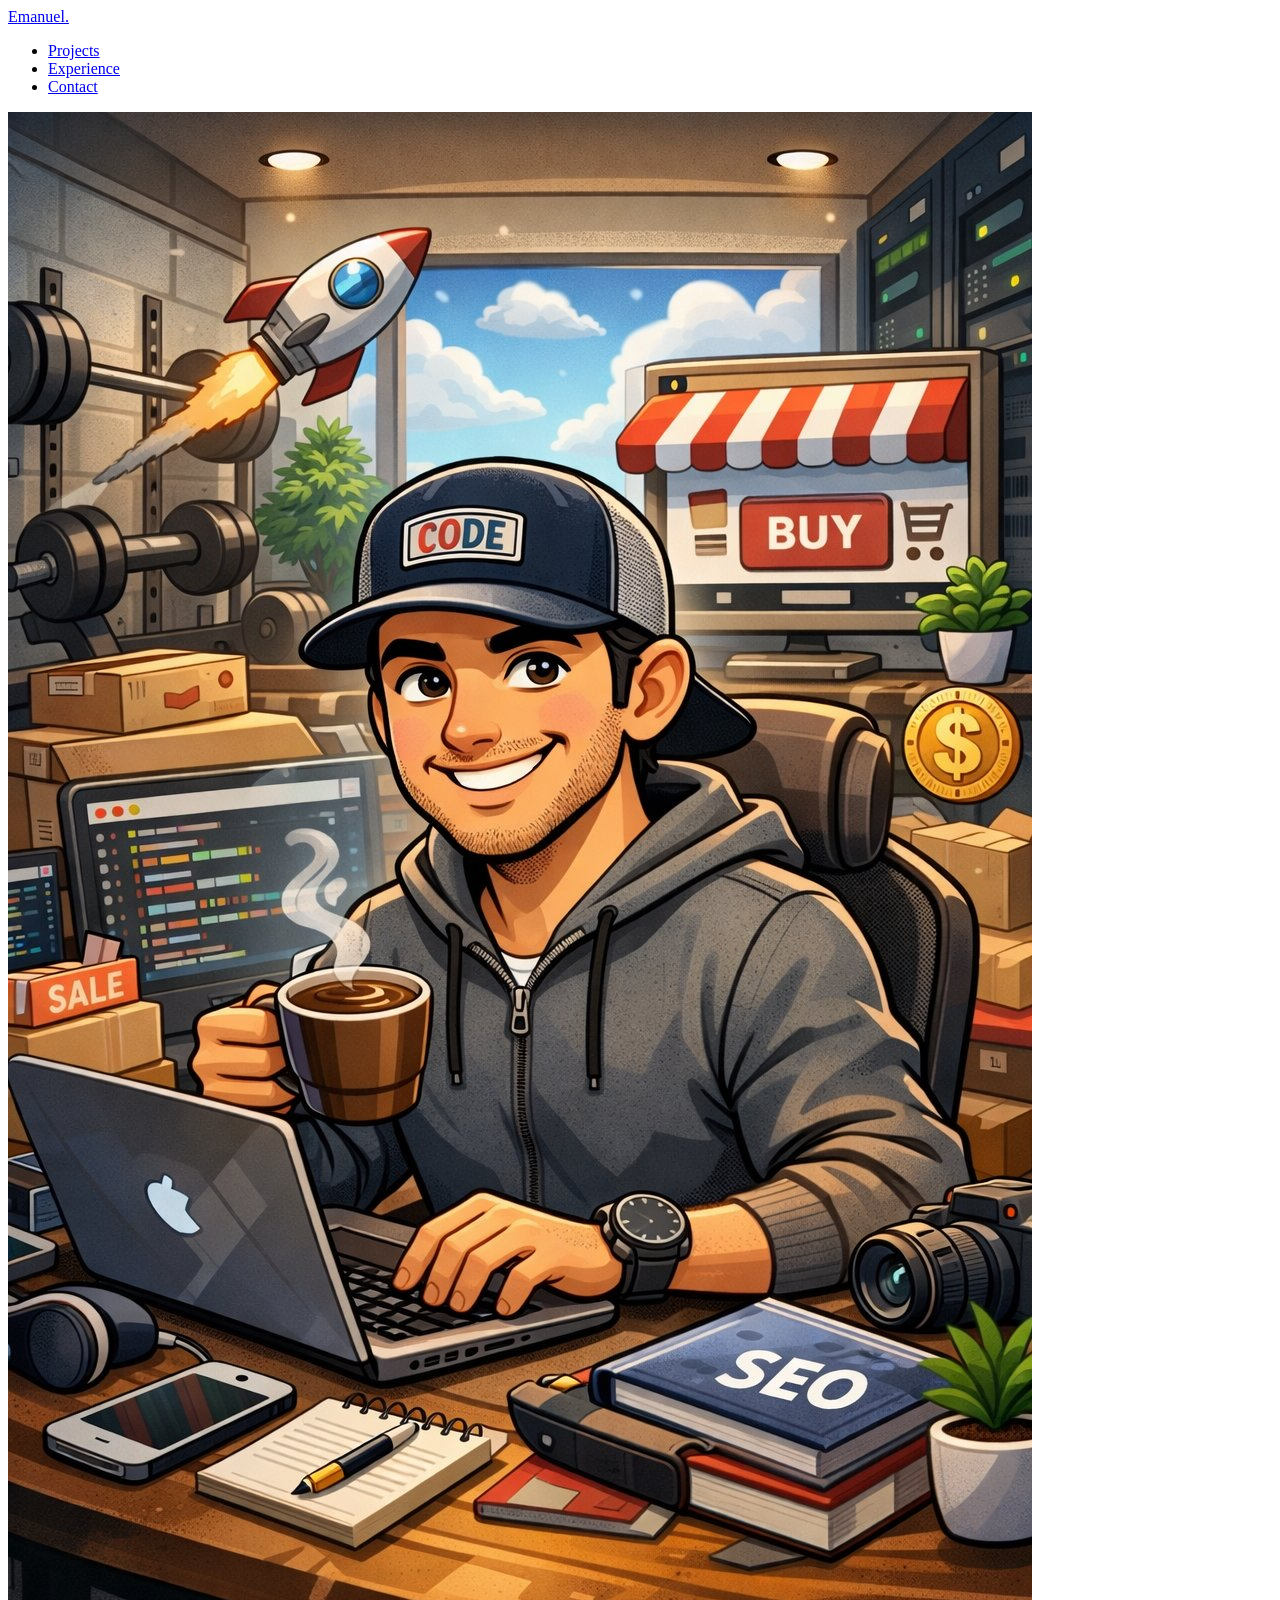
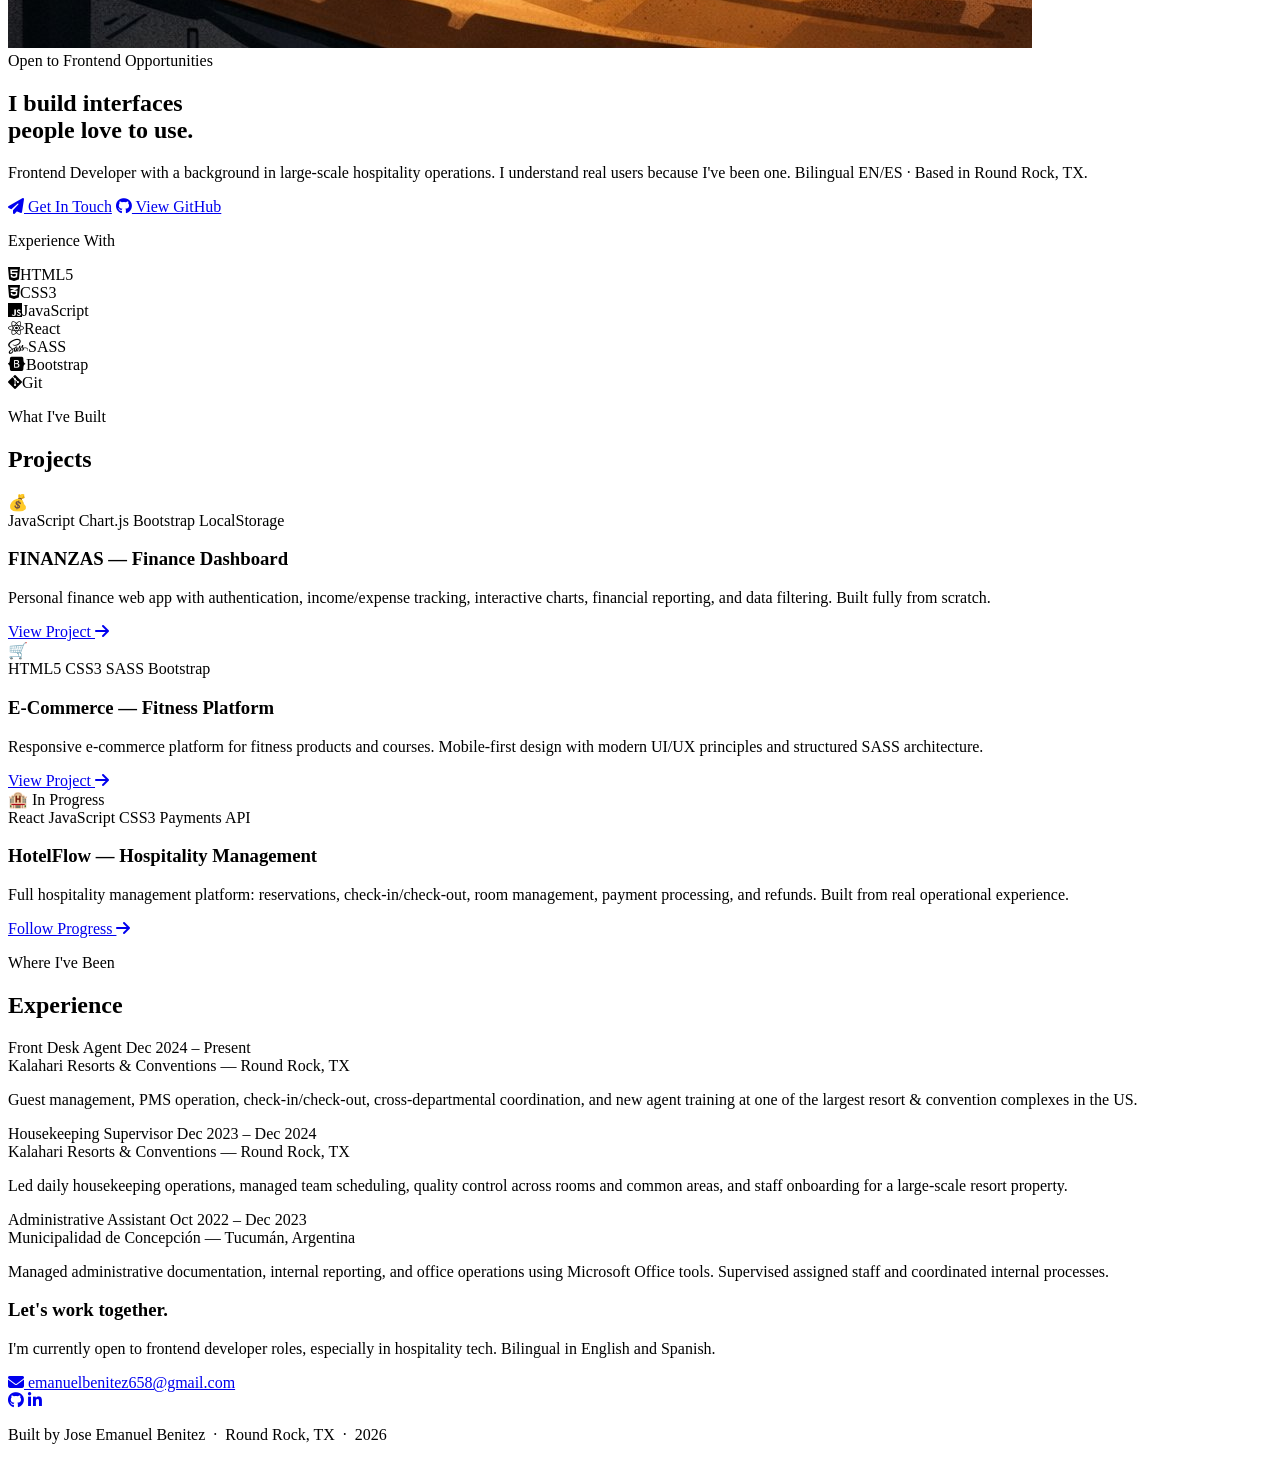
==== index.html @ 52846e30 "Estructura de proyecto" ====
<!DOCTYPE html>
<html lang="en">
<head>
  <meta charset="UTF-8" />
  <meta name="viewport" content="width=device-width, initial-scale=1.0"/>
  <title>Emanuel Benitez — Frontend Developer</title>
  <link href="https://fonts.googleapis.com/css2?family=Syne:wght@400;600;700;800&family=DM+Sans:ital,wght@0,300;0,400;0,500;1,300&display=swap" rel="stylesheet"/>
  <link rel="stylesheet" href="https://cdnjs.cloudflare.com/ajax/libs/font-awesome/6.5.0/css/all.min.css"/>
    <link rel="stylesheet" href="styles.css"/>

</head>
<body>

  <!-- NAV -->
  <nav>
    <a class="nav-logo" href="#"><span>E</span>manuel.</a>
    <ul class="nav-links">
      <li><a href="#projects">Projects</a></li>
      <li><a href="#experience">Experience</a></li>
      <li><a href="#contact">Contact</a></li>
    </ul>
  </nav>

  <!-- HERO -->
  <section class="hero">
    <div class="avatar-wrap">
      <div class="avatar-ring"></div>
      <div class="avatar-ring-inner"></div>
      <img src="[data-uri]" alt="Emanuel Benitez" />
    </div>

    <div class="status-badge">
      <span class="status-dot"></span>
      Open to Frontend Opportunities
    </div>

    <h1>I build interfaces<br>people <span class="highlight">love to use.</span></h1>

    <p>Frontend Developer with a background in large-scale hospitality operations. I understand real users because I've been one. Bilingual EN/ES · Based in Round Rock, TX.</p>

    <div class="hero-btns">
      <a href="#contact" class="btn btn-primary"><i class="fas fa-paper-plane"></i> Get In Touch</a>
      <a href="https://github.com/Fenix-Emanuel" target="_blank" class="btn btn-secondary"><i class="fab fa-github"></i> View GitHub</a>
    </div>
  </section>

  <!-- TECH STRIP -->
  <div class="tech-strip">
    <p class="tech-label">Experience With</p>
    <div class="tech-icons">
      <div class="tech-icon"><i class="fab fa-html5 ti-html"></i><span>HTML5</span></div>
      <div class="tech-icon"><i class="fab fa-css3-alt ti-css"></i><span>CSS3</span></div>
      <div class="tech-icon"><i class="fab fa-js ti-js"></i><span>JavaScript</span></div>
      <div class="tech-icon"><i class="fab fa-react ti-react"></i><span>React</span></div>
      <div class="tech-icon"><i class="fab fa-sass ti-sass"></i><span>SASS</span></div>
      <div class="tech-icon"><i class="fab fa-bootstrap ti-bootstrap"></i><span>Bootstrap</span></div>
      <div class="tech-icon"><i class="fab fa-git-alt ti-git"></i><span>Git</span></div>
    </div>
  </div>

  <!-- PROJECTS -->
  <section id="projects">
    <p class="section-label fade-in">What I've Built</p>
    <h2 class="section-title fade-in">Projects</h2>

    <div class="projects-grid">

      <div class="project-card fade-in">
        <div class="project-thumb finance">
          <span class="project-thumb-icon">💰</span>
        </div>
        <div class="project-body">
          <div class="project-tags">
            <span class="tag">JavaScript</span>
            <span class="tag">Chart.js</span>
            <span class="tag">Bootstrap</span>
            <span class="tag">LocalStorage</span>
          </div>
          <h3>FINANZAS — Finance Dashboard</h3>
          <p>Personal finance web app with authentication, income/expense tracking, interactive charts, financial reporting, and data filtering. Built fully from scratch.</p>
          <a href="https://github.com/Fenix-Emanuel" target="_blank" class="project-link">View Project <i class="fas fa-arrow-right"></i></a>
        </div>
      </div>

      <div class="project-card fade-in">
        <div class="project-thumb ecomm">
          <span class="project-thumb-icon">🛒</span>
        </div>
        <div class="project-body">
          <div class="project-tags">
            <span class="tag">HTML5</span>
            <span class="tag">CSS3</span>
            <span class="tag">SASS</span>
            <span class="tag">Bootstrap</span>
          </div>
          <h3>E-Commerce — Fitness Platform</h3>
          <p>Responsive e-commerce platform for fitness products and courses. Mobile-first design with modern UI/UX principles and structured SASS architecture.</p>
          <a href="https://github.com/Fenix-Emanuel" target="_blank" class="project-link">View Project <i class="fas fa-arrow-right"></i></a>
        </div>
      </div>

      <div class="project-card fade-in">
        <div class="project-thumb hotel">
          <span class="project-thumb-icon">🏨</span>
          <span class="wip-badge">In Progress</span>
        </div>
        <div class="project-body">
          <div class="project-tags">
            <span class="tag">React</span>
            <span class="tag">JavaScript</span>
            <span class="tag">CSS3</span>
            <span class="tag">Payments API</span>
          </div>
          <h3>HotelFlow — Hospitality Management</h3>
          <p>Full hospitality management platform: reservations, check-in/check-out, room management, payment processing, and refunds. Built from real operational experience.</p>
          <a href="https://github.com/Fenix-Emanuel" target="_blank" class="project-link">Follow Progress <i class="fas fa-arrow-right"></i></a>
        </div>
      </div>

    </div>
  </section>

  <!-- EXPERIENCE -->
  <section id="experience">
    <p class="section-label fade-in">Where I've Been</p>
    <h2 class="section-title fade-in">Experience</h2>

    <div class="exp-list">

      <div class="exp-item fade-in">
        <div class="exp-dot"><div class="exp-dot-inner"></div></div>
        <div class="exp-content">
          <div class="exp-header">
            <span class="exp-role">Front Desk Agent</span>
            <span class="exp-period">Dec 2024 – Present</span>
          </div>
          <div class="exp-company">Kalahari Resorts & Conventions — Round Rock, TX</div>
          <p class="exp-desc">Guest management, PMS operation, check-in/check-out, cross-departmental coordination, and new agent training at one of the largest resort & convention complexes in the US.</p>
        </div>
      </div>

      <div class="exp-item fade-in">
        <div class="exp-dot"><div class="exp-dot-inner"></div></div>
        <div class="exp-content">
          <div class="exp-header">
            <span class="exp-role">Housekeeping Supervisor</span>
            <span class="exp-period">Dec 2023 – Dec 2024</span>
          </div>
          <div class="exp-company">Kalahari Resorts & Conventions — Round Rock, TX</div>
          <p class="exp-desc">Led daily housekeeping operations, managed team scheduling, quality control across rooms and common areas, and staff onboarding for a large-scale resort property.</p>
        </div>
      </div>

      <div class="exp-item fade-in">
        <div class="exp-dot"><div class="exp-dot-inner"></div></div>
        <div class="exp-content">
          <div class="exp-header">
            <span class="exp-role">Administrative Assistant</span>
            <span class="exp-period">Oct 2022 – Dec 2023</span>
          </div>
          <div class="exp-company">Municipalidad de Concepción — Tucumán, Argentina</div>
          <p class="exp-desc">Managed administrative documentation, internal reporting, and office operations using Microsoft Office tools. Supervised assigned staff and coordinated internal processes.</p>
        </div>
      </div>

    </div>
  </section>

  <!-- CONTACT -->
  <section id="contact">
    <div class="contact-box fade-in">
      <h3>Let's work together.</h3>
      <p>I'm currently open to frontend developer roles, especially in hospitality tech. Bilingual in English and Spanish.</p>
      <a href="mailto:emanuelbenitez658@gmail.com" class="contact-email">
        <i class="fas fa-envelope"></i> emanuelbenitez658@gmail.com
      </a>
      <div class="social-links">
        <a href="https://github.com/Fenix-Emanuel" target="_blank" class="social-link"><i class="fab fa-github"></i></a>
        <a href="https://www.linkedin.com/in/emanuel-benitez-02b284258/" target="_blank" class="social-link"><i class="fab fa-linkedin-in"></i></a>
      </div>
    </div>
  </section>

  <footer>
    <p>Built by Jose Emanuel Benitez &nbsp;·&nbsp; Round Rock, TX &nbsp;·&nbsp; 2026</p>
  </footer>

    <script src="script.js"></script>


</body>
</html>
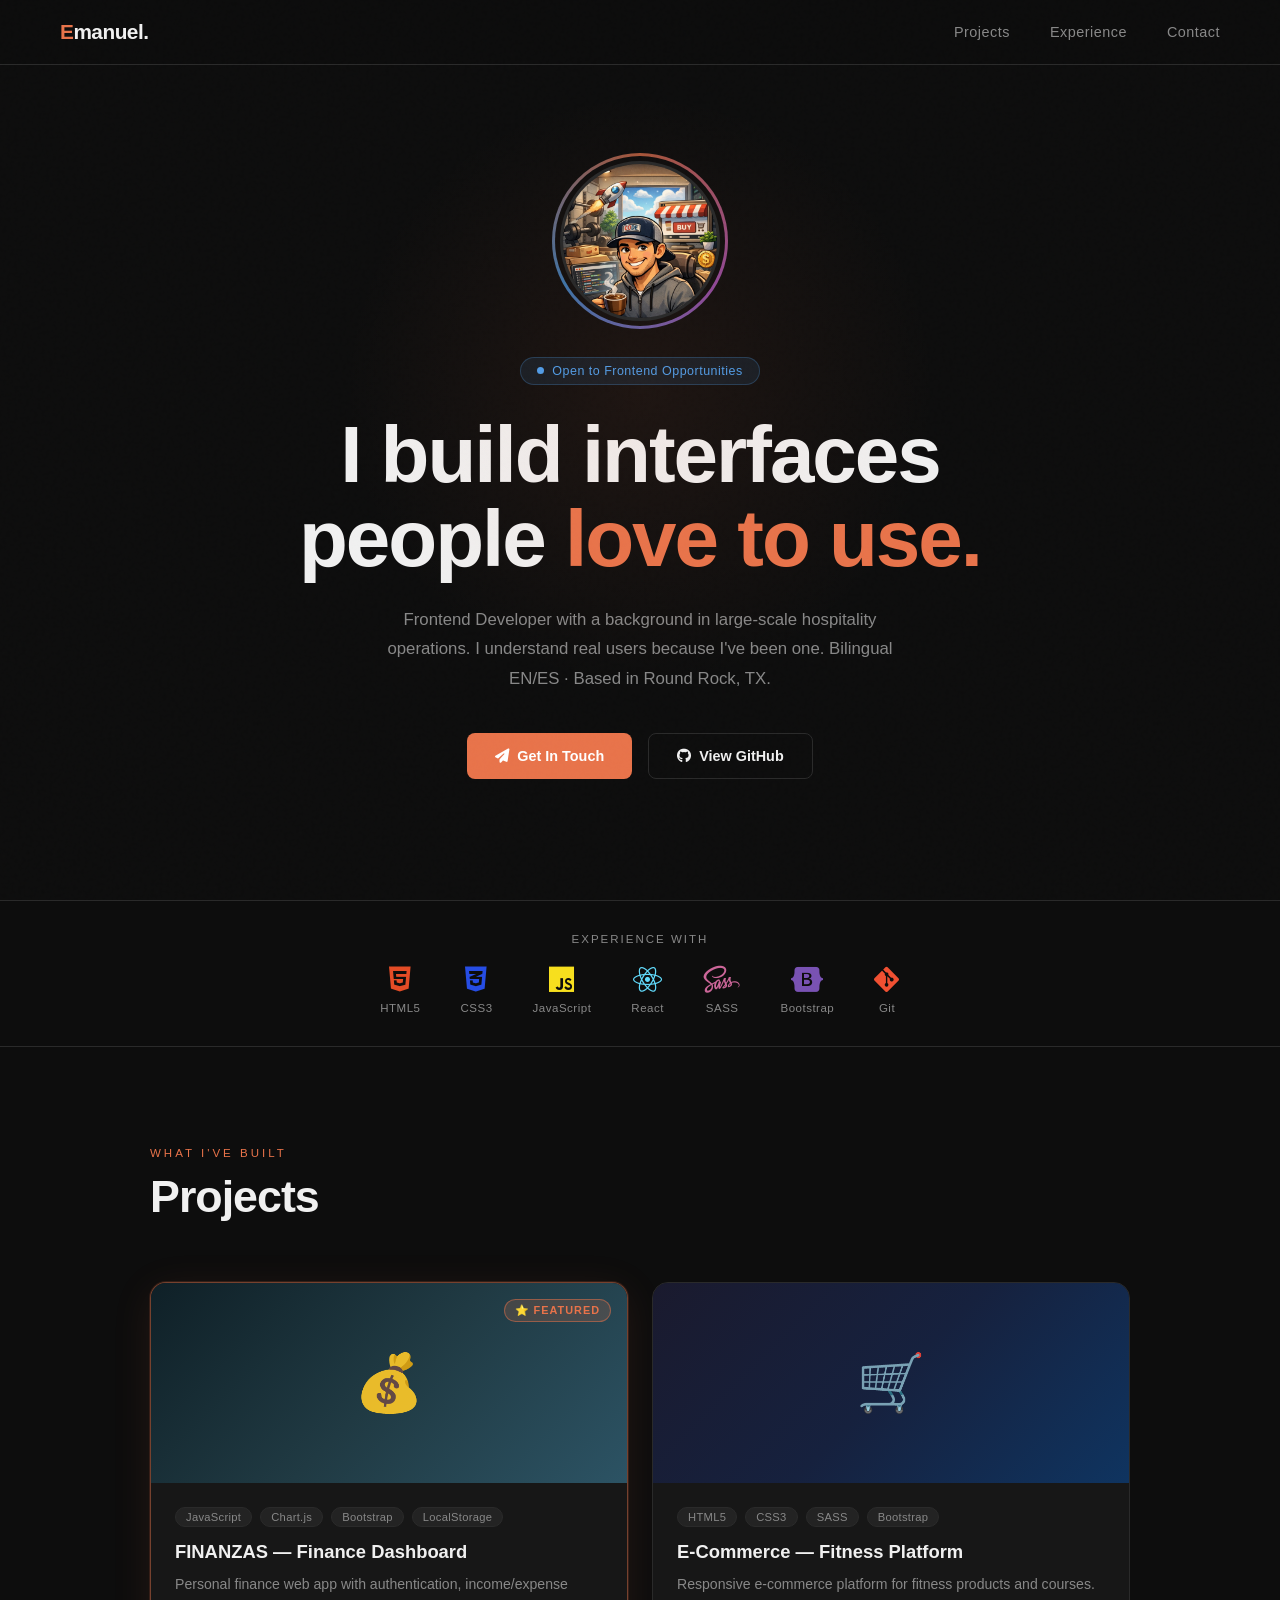
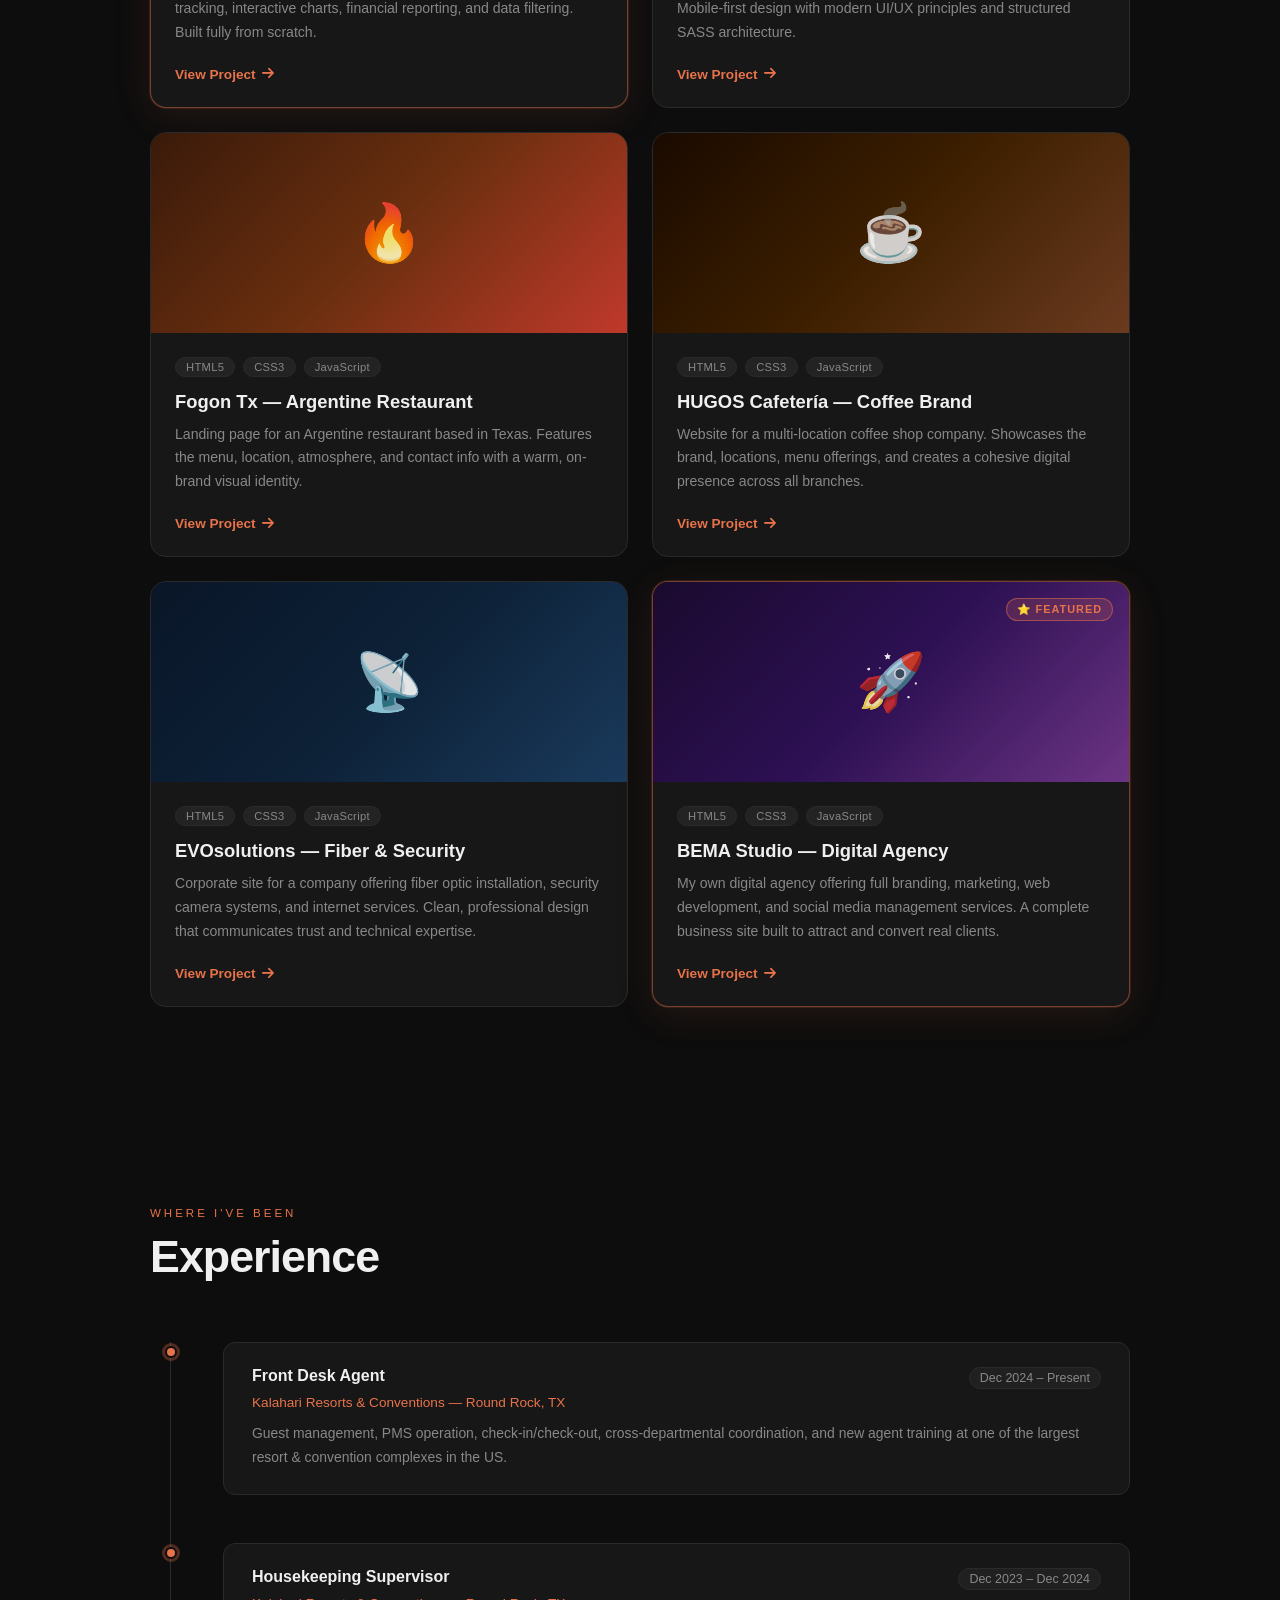
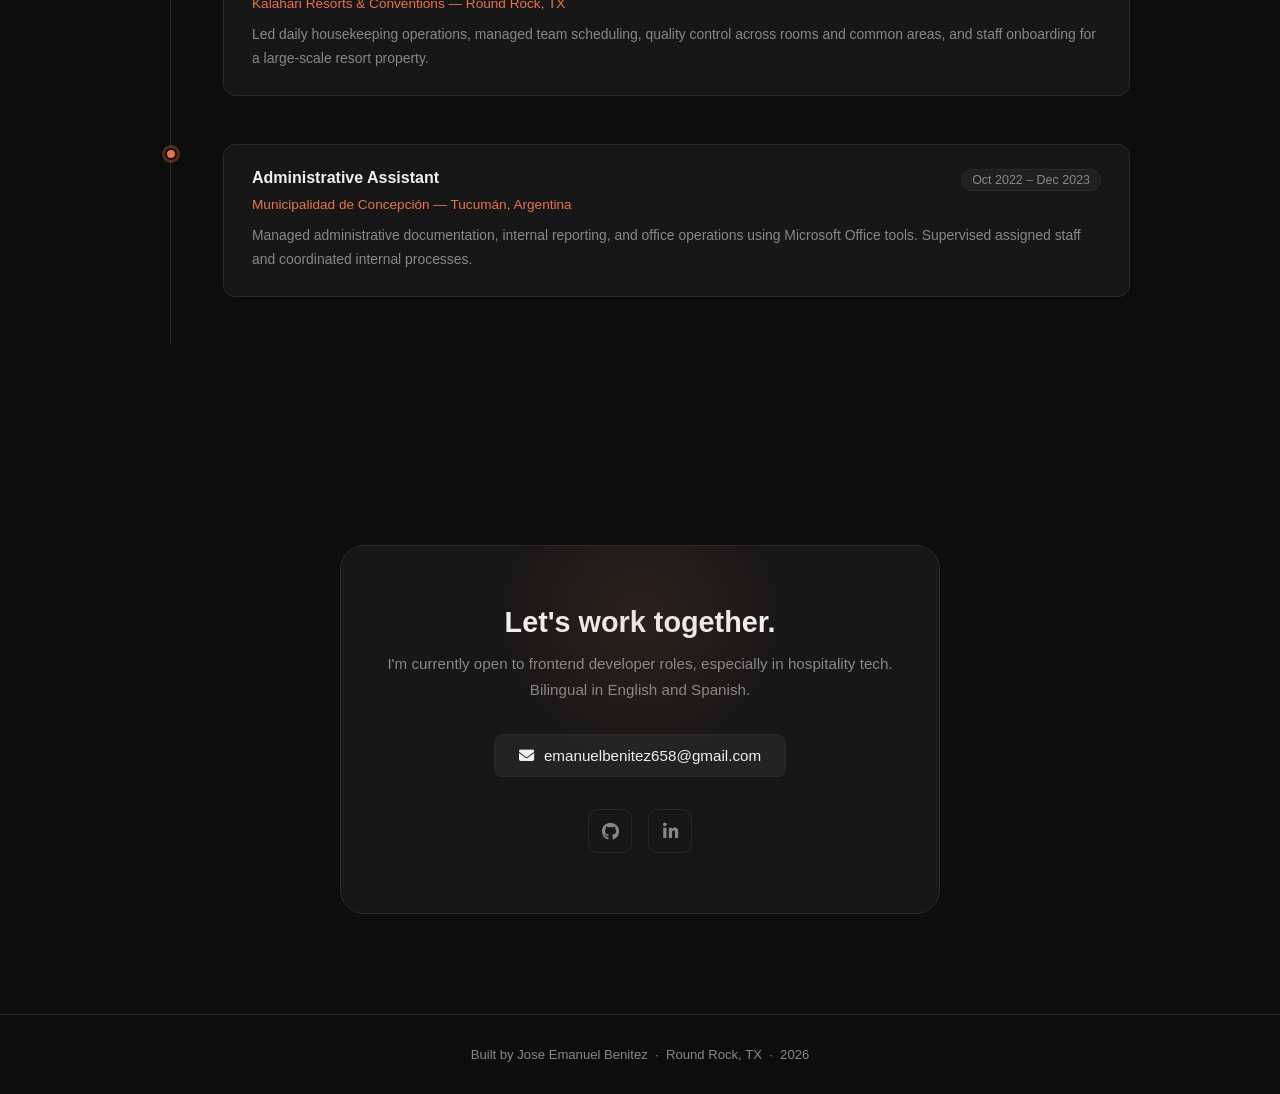
==== commit 9ab8f67b: "Adding new proyects and styles" ====
--- a/index.html
+++ b/index.html
@@ -65,9 +65,10 @@
 
     <div class="projects-grid">
 
-      <div class="project-card fade-in">
+      <div class="project-card featured fade-in">
         <div class="project-thumb finance">
           <span class="project-thumb-icon">💰</span>
+          <span class="featured-badge">⭐ Featured</span>
         </div>
         <div class="project-body">
           <div class="project-tags">
@@ -100,20 +101,67 @@
       </div>
 
       <div class="project-card fade-in">
-        <div class="project-thumb hotel">
-          <span class="project-thumb-icon">🏨</span>
-          <span class="wip-badge">In Progress</span>
-        </div>
-        <div class="project-body">
-          <div class="project-tags">
-            <span class="tag">React</span>
-            <span class="tag">JavaScript</span>
-            <span class="tag">CSS3</span>
-            <span class="tag">Payments API</span>
-          </div>
-          <h3>HotelFlow — Hospitality Management</h3>
-          <p>Full hospitality management platform: reservations, check-in/check-out, room management, payment processing, and refunds. Built from real operational experience.</p>
-          <a href="https://github.com/Fenix-Emanuel" target="_blank" class="project-link">Follow Progress <i class="fas fa-arrow-right"></i></a>
+        <div class="project-thumb fogon">
+          <span class="project-thumb-icon">🔥</span>
+        </div>
+        <div class="project-body">
+          <div class="project-tags">
+            <span class="tag">HTML5</span>
+            <span class="tag">CSS3</span>
+            <span class="tag">JavaScript</span>
+          </div>
+          <h3>Fogon Tx — Argentine Restaurant</h3>
+          <p>Landing page for an Argentine restaurant based in Texas. Features the menu, location, atmosphere, and contact info with a warm, on-brand visual identity.</p>
+          <a href="https://fenix-emanuel.github.io/el_fogon_tx/" target="_blank" class="project-link">View Project <i class="fas fa-arrow-right"></i></a>
+        </div>
+      </div>
+
+      <div class="project-card fade-in">
+        <div class="project-thumb hugos">
+          <span class="project-thumb-icon">☕</span>
+        </div>
+        <div class="project-body">
+          <div class="project-tags">
+            <span class="tag">HTML5</span>
+            <span class="tag">CSS3</span>
+            <span class="tag">JavaScript</span>
+          </div>
+          <h3>HUGOS Cafetería — Coffee Brand</h3>
+          <p>Website for a multi-location coffee shop company. Showcases the brand, locations, menu offerings, and creates a cohesive digital presence across all branches.</p>
+          <a href="https://fenix-emanuel.github.io/hugos-cafeteria/" target="_blank" class="project-link">View Project <i class="fas fa-arrow-right"></i></a>
+        </div>
+      </div>
+
+      <div class="project-card fade-in">
+        <div class="project-thumb evo">
+          <span class="project-thumb-icon">📡</span>
+        </div>
+        <div class="project-body">
+          <div class="project-tags">
+            <span class="tag">HTML5</span>
+            <span class="tag">CSS3</span>
+            <span class="tag">JavaScript</span>
+          </div>
+          <h3>EVOsolutions — Fiber & Security</h3>
+          <p>Corporate site for a company offering fiber optic installation, security camera systems, and internet services. Clean, professional design that communicates trust and technical expertise.</p>
+          <a href="https://fenix-emanuel.github.io/evo-landing/" target="_blank" class="project-link">View Project <i class="fas fa-arrow-right"></i></a>
+        </div>
+      </div>
+
+      <div class="project-card featured fade-in">
+        <div class="project-thumb bema">
+          <span class="project-thumb-icon">🚀</span>
+          <span class="featured-badge">⭐ Featured</span>
+        </div>
+        <div class="project-body">
+          <div class="project-tags">
+            <span class="tag">HTML5</span>
+            <span class="tag">CSS3</span>
+            <span class="tag">JavaScript</span>
+          </div>
+          <h3>BEMA Studio — Digital Agency</h3>
+          <p>My own digital agency offering full branding, marketing, web development, and social media management services. A complete business site built to attract and convert real clients.</p>
+          <a href="https://fenix-emanuel.github.io/bema-studio/" target="_blank" class="project-link">View Project <i class="fas fa-arrow-right"></i></a>
         </div>
       </div>
 
--- a/styles.css
+++ b/styles.css
@@ -0,0 +1,659 @@
+*, *::before, *::after { box-sizing: border-box; margin: 0; padding: 0; }
+
+    :root {
+      --bg: #0d0d0d;
+      --bg2: #141414;
+      --bg3: #1a1a1a;
+      --border: #2a2a2a;
+      --text: #f0f0f0;
+      --muted: #888;
+      --accent: #e8734a;
+      --accent2: #c45fd6;
+      --accent3: #4a9eed;
+      --card: #171717;
+    }
+
+    html { scroll-behavior: smooth; }
+
+    body {
+      background: var(--bg);
+      color: var(--text);
+      font-family: 'DM Sans', sans-serif;
+      overflow-x: hidden;
+    }
+
+    /* ── NOISE OVERLAY ── */
+    body::before {
+      content: '';
+      position: fixed;
+      inset: 0;
+      background-image: url("data:image/svg+xml,%3Csvg viewBox='0 0 256 256' xmlns='http://www.w3.org/2000/svg'%3E%3Cfilter id='noise'%3E%3CfeTurbulence type='fractalNoise' baseFrequency='0.9' numOctaves='4' stitchTiles='stitch'/%3E%3C/filter%3E%3Crect width='100%25' height='100%25' filter='url(%23noise)' opacity='0.04'/%3E%3C/svg%3E");
+      pointer-events: none;
+      z-index: 9999;
+      opacity: 0.4;
+    }
+
+    /* ── NAV ── */
+    nav {
+      position: fixed;
+      top: 0; left: 0; right: 0;
+      z-index: 100;
+      display: flex;
+      align-items: center;
+      justify-content: space-between;
+      padding: 20px 60px;
+      background: rgba(13,13,13,0.85);
+      backdrop-filter: blur(12px);
+      border-bottom: 1px solid var(--border);
+    }
+
+    .nav-logo {
+      font-family: 'Syne', sans-serif;
+      font-weight: 800;
+      font-size: 1.3rem;
+      color: var(--text);
+      text-decoration: none;
+      letter-spacing: -0.5px;
+    }
+
+    .nav-logo span { color: var(--accent); }
+
+    .nav-links {
+      display: flex;
+      gap: 40px;
+      list-style: none;
+    }
+
+    .nav-links a {
+      color: var(--muted);
+      text-decoration: none;
+      font-size: 0.9rem;
+      font-weight: 500;
+      letter-spacing: 0.5px;
+      transition: color 0.2s;
+    }
+
+    .nav-links a:hover { color: var(--text); }
+
+    /* ── HERO ── */
+    .hero {
+      min-height: 100vh;
+      display: flex;
+      flex-direction: column;
+      align-items: center;
+      justify-content: center;
+      text-align: center;
+      padding: 120px 24px 80px;
+      position: relative;
+    }
+
+    .hero::after {
+      content: '';
+      position: absolute;
+      width: 600px; height: 600px;
+      background: radial-gradient(circle, rgba(232,115,74,0.08) 0%, transparent 70%);
+      top: 50%; left: 50%;
+      transform: translate(-50%, -60%);
+      pointer-events: none;
+    }
+
+    .avatar-wrap {
+      position: relative;
+      width: 160px; height: 160px;
+      margin: 0 auto 36px;
+      animation: floatAvatar 4s ease-in-out infinite;
+    }
+
+    @keyframes floatAvatar {
+      0%, 100% { transform: translateY(0); }
+      50% { transform: translateY(-10px); }
+    }
+
+    .avatar-wrap img {
+      width: 160px; height: 160px;
+      border-radius: 50%;
+      object-fit: cover;
+      object-position: center top;
+      border: 3px solid var(--border);
+      position: relative;
+      z-index: 1;
+    }
+
+    .avatar-ring {
+      position: absolute;
+      inset: -8px;
+      border-radius: 50%;
+      background: conic-gradient(var(--accent), var(--accent2), var(--accent3), var(--accent));
+      z-index: 0;
+      animation: spinRing 6s linear infinite;
+      opacity: 0.7;
+    }
+
+    .avatar-ring-inner {
+      position: absolute;
+      inset: -5px;
+      border-radius: 50%;
+      background: var(--bg);
+      z-index: 0;
+    }
+
+    @keyframes spinRing {
+      to { transform: rotate(360deg); }
+    }
+
+    .status-badge {
+      display: inline-flex;
+      align-items: center;
+      gap: 8px;
+      background: rgba(74,158,237,0.1);
+      border: 1px solid rgba(74,158,237,0.25);
+      color: var(--accent3);
+      font-size: 0.78rem;
+      font-weight: 500;
+      padding: 6px 16px;
+      border-radius: 100px;
+      margin-bottom: 28px;
+      letter-spacing: 0.5px;
+    }
+
+    .status-dot {
+      width: 7px; height: 7px;
+      border-radius: 50%;
+      background: var(--accent3);
+      animation: pulse 2s infinite;
+    }
+
+    @keyframes pulse {
+      0%, 100% { opacity: 1; transform: scale(1); }
+      50% { opacity: 0.5; transform: scale(0.8); }
+    }
+
+    .hero h1 {
+      font-family: 'Syne', sans-serif;
+      font-size: clamp(2.6rem, 7vw, 5rem);
+      font-weight: 800;
+      line-height: 1.05;
+      letter-spacing: -2px;
+      margin-bottom: 24px;
+    }
+
+    .hero h1 .highlight {
+      color: var(--accent);
+      position: relative;
+    }
+
+    .hero p {
+      max-width: 560px;
+      color: var(--muted);
+      font-size: 1.05rem;
+      line-height: 1.75;
+      margin: 0 auto 40px;
+    }
+
+    .hero-btns {
+      display: flex;
+      gap: 16px;
+      justify-content: center;
+      flex-wrap: wrap;
+    }
+
+    .btn {
+      display: inline-flex;
+      align-items: center;
+      gap: 8px;
+      padding: 14px 28px;
+      border-radius: 8px;
+      font-size: 0.9rem;
+      font-weight: 600;
+      text-decoration: none;
+      transition: all 0.2s;
+      cursor: pointer;
+      border: none;
+      font-family: 'DM Sans', sans-serif;
+    }
+
+    .btn-primary {
+      background: var(--accent);
+      color: #fff;
+    }
+
+    .btn-primary:hover {
+      background: #d4633a;
+      transform: translateY(-2px);
+    }
+
+    .btn-secondary {
+      background: transparent;
+      color: var(--text);
+      border: 1px solid var(--border);
+    }
+
+    .btn-secondary:hover {
+      border-color: var(--accent);
+      color: var(--accent);
+      transform: translateY(-2px);
+    }
+
+    /* ── TECH STRIP ── */
+    .tech-strip {
+      padding: 32px 60px;
+      border-top: 1px solid var(--border);
+      border-bottom: 1px solid var(--border);
+      text-align: center;
+    }
+
+    .tech-label {
+      font-size: 0.72rem;
+      letter-spacing: 2px;
+      text-transform: uppercase;
+      color: var(--muted);
+      margin-bottom: 20px;
+    }
+
+    .tech-icons {
+      display: flex;
+      justify-content: center;
+      align-items: center;
+      gap: 40px;
+      flex-wrap: wrap;
+    }
+
+    .tech-icon {
+      display: flex;
+      flex-direction: column;
+      align-items: center;
+      gap: 8px;
+      color: var(--muted);
+      font-size: 0.72rem;
+      letter-spacing: 0.5px;
+      transition: all 0.2s;
+    }
+
+    .tech-icon:hover { color: var(--accent); transform: translateY(-3px); }
+
+    .tech-icon i {
+      font-size: 1.8rem;
+    }
+
+    .tech-icon .ti-html { color: #e34c26; }
+    .tech-icon .ti-css { color: #264de4; }
+    .tech-icon .ti-js { color: #f7df1e; }
+    .tech-icon .ti-react { color: #61dafb; }
+    .tech-icon .ti-git { color: #f05032; }
+    .tech-icon .ti-sass { color: #cc6699; }
+    .tech-icon .ti-bootstrap { color: #7952b3; }
+
+    /* ── SECTIONS ── */
+    section {
+      padding: 100px 60px;
+      max-width: 1100px;
+      margin: 0 auto;
+    }
+
+    .section-label {
+      font-family: 'Syne', sans-serif;
+      font-size: 0.72rem;
+      letter-spacing: 3px;
+      text-transform: uppercase;
+      color: var(--accent);
+      margin-bottom: 12px;
+    }
+
+    .section-title {
+      font-family: 'Syne', sans-serif;
+      font-size: clamp(1.8rem, 4vw, 2.8rem);
+      font-weight: 800;
+      letter-spacing: -1px;
+      margin-bottom: 60px;
+    }
+
+    /* ── PROJECTS ── */
+    .projects-grid {
+      display: grid;
+      grid-template-columns: repeat(auto-fit, minmax(320px, 1fr));
+      gap: 24px;
+    }
+
+    .project-card {
+      background: var(--card);
+      border: 1px solid var(--border);
+      border-radius: 16px;
+      overflow: hidden;
+      transition: all 0.3s;
+      position: relative;
+    }
+
+    .project-card:hover {
+      border-color: var(--accent);
+      transform: translateY(-6px);
+      box-shadow: 0 20px 60px rgba(232,115,74,0.12);
+    }
+
+    .project-card.featured {
+      border-color: rgba(232,115,74,0.45);
+      box-shadow: 0 0 0 1px rgba(232,115,74,0.15), 0 8px 40px rgba(232,115,74,0.1);
+    }
+
+    .project-card.featured:hover {
+      border-color: var(--accent);
+      box-shadow: 0 20px 60px rgba(232,115,74,0.22);
+    }
+
+    .featured-badge {
+      position: absolute;
+      top: 16px; right: 16px;
+      background: rgba(232,115,74,0.18);
+      border: 1px solid rgba(232,115,74,0.5);
+      color: var(--accent);
+      font-size: 0.68rem;
+      font-weight: 700;
+      padding: 4px 10px;
+      border-radius: 100px;
+      letter-spacing: 1px;
+      text-transform: uppercase;
+    }
+
+    .project-thumb {
+      height: 200px;
+      display: flex;
+      align-items: center;
+      justify-content: center;
+      font-size: 4rem;
+      position: relative;
+      overflow: hidden;
+    }
+
+    .project-thumb.finance {
+      background: linear-gradient(135deg, #0f2027, #203a43, #2c5364);
+    }
+
+    .project-thumb.ecomm {
+      background: linear-gradient(135deg, #1a1a2e, #16213e, #0f3460);
+    }
+
+    .project-thumb.fogon {
+      background: linear-gradient(135deg, #3a1a0a, #6b2f0f, #c0392b);
+    }
+
+    .project-thumb.hugos {
+      background: linear-gradient(135deg, #1a0a00, #3d1f00, #6b3a1f);
+    }
+
+    .project-thumb.evo {
+      background: linear-gradient(135deg, #0a1628, #0d2137, #1a3a5c);
+    }
+
+    .project-thumb.bema {
+      background: linear-gradient(135deg, #1a0a2e, #2d1054, #6c3483);
+    }
+
+    .project-thumb-icon {
+      font-size: 3.5rem;
+      opacity: 0.9;
+    }
+
+    .wip-badge {
+      position: absolute;
+      top: 16px; right: 16px;
+      background: rgba(232,115,74,0.2);
+      border: 1px solid rgba(232,115,74,0.4);
+      color: var(--accent);
+      font-size: 0.68rem;
+      font-weight: 600;
+      padding: 4px 10px;
+      border-radius: 100px;
+      letter-spacing: 1px;
+      text-transform: uppercase;
+    }
+
+    .project-body {
+      padding: 24px;
+    }
+
+    .project-tags {
+      display: flex;
+      flex-wrap: wrap;
+      gap: 8px;
+      margin-bottom: 14px;
+    }
+
+    .tag {
+      background: rgba(255,255,255,0.05);
+      border: 1px solid var(--border);
+      color: var(--muted);
+      font-size: 0.7rem;
+      padding: 3px 10px;
+      border-radius: 100px;
+      letter-spacing: 0.3px;
+    }
+
+    .project-body h3 {
+      font-family: 'Syne', sans-serif;
+      font-size: 1.15rem;
+      font-weight: 700;
+      margin-bottom: 10px;
+    }
+
+    .project-body p {
+      color: var(--muted);
+      font-size: 0.88rem;
+      line-height: 1.7;
+      margin-bottom: 20px;
+    }
+
+    .project-link {
+      display: inline-flex;
+      align-items: center;
+      gap: 6px;
+      color: var(--accent);
+      font-size: 0.85rem;
+      font-weight: 600;
+      text-decoration: none;
+      transition: gap 0.2s;
+    }
+
+    .project-link:hover { gap: 10px; }
+
+    /* ── EXPERIENCE ── */
+    .exp-list {
+      display: flex;
+      flex-direction: column;
+      gap: 0;
+      position: relative;
+    }
+
+    .exp-list::before {
+      content: '';
+      position: absolute;
+      left: 20px; top: 0; bottom: 0;
+      width: 1px;
+      background: var(--border);
+    }
+
+    .exp-item {
+      display: flex;
+      gap: 32px;
+      padding: 0 0 48px 0;
+      position: relative;
+    }
+
+    .exp-dot {
+      width: 41px;
+      flex-shrink: 0;
+      display: flex;
+      justify-content: center;
+      padding-top: 4px;
+      position: relative;
+      z-index: 1;
+    }
+
+    .exp-dot-inner {
+      width: 12px; height: 12px;
+      border-radius: 50%;
+      background: var(--accent);
+      border: 2px solid var(--bg);
+      box-shadow: 0 0 0 3px rgba(232,115,74,0.3);
+    }
+
+    .exp-content {
+      flex: 1;
+      background: var(--card);
+      border: 1px solid var(--border);
+      border-radius: 12px;
+      padding: 24px 28px;
+      transition: border-color 0.2s;
+    }
+
+    .exp-content:hover { border-color: rgba(232,115,74,0.3); }
+
+    .exp-header {
+      display: flex;
+      justify-content: space-between;
+      align-items: flex-start;
+      margin-bottom: 6px;
+      flex-wrap: wrap;
+      gap: 8px;
+    }
+
+    .exp-role {
+      font-family: 'Syne', sans-serif;
+      font-weight: 700;
+      font-size: 1rem;
+    }
+
+    .exp-period {
+      font-size: 0.78rem;
+      color: var(--muted);
+      background: rgba(255,255,255,0.04);
+      padding: 3px 10px;
+      border-radius: 100px;
+      border: 1px solid var(--border);
+    }
+
+    .exp-company {
+      color: var(--accent);
+      font-size: 0.85rem;
+      font-weight: 500;
+      margin-bottom: 12px;
+    }
+
+    .exp-desc {
+      color: var(--muted);
+      font-size: 0.87rem;
+      line-height: 1.72;
+    }
+
+    /* ── CONTACT ── */
+    #contact {
+      text-align: center;
+    }
+
+    .contact-box {
+      background: var(--card);
+      border: 1px solid var(--border);
+      border-radius: 24px;
+      padding: 60px 40px;
+      max-width: 600px;
+      margin: 0 auto;
+      position: relative;
+      overflow: hidden;
+    }
+
+    .contact-box::before {
+      content: '';
+      position: absolute;
+      top: -80px; left: 50%;
+      transform: translateX(-50%);
+      width: 300px; height: 300px;
+      background: radial-gradient(circle, rgba(232,115,74,0.1) 0%, transparent 70%);
+      pointer-events: none;
+    }
+
+    .contact-box h3 {
+      font-family: 'Syne', sans-serif;
+      font-size: 1.8rem;
+      font-weight: 800;
+      margin-bottom: 12px;
+    }
+
+    .contact-box p {
+      color: var(--muted);
+      margin-bottom: 32px;
+      font-size: 0.95rem;
+      line-height: 1.7;
+    }
+
+    .contact-email {
+      display: inline-flex;
+      align-items: center;
+      gap: 10px;
+      color: var(--text);
+      font-size: 0.95rem;
+      text-decoration: none;
+      background: rgba(255,255,255,0.05);
+      border: 1px solid var(--border);
+      padding: 12px 24px;
+      border-radius: 8px;
+      margin-bottom: 32px;
+      transition: all 0.2s;
+    }
+
+    .contact-email:hover {
+      border-color: var(--accent);
+      color: var(--accent);
+    }
+
+    .social-links {
+      display: flex;
+      justify-content: center;
+      gap: 16px;
+    }
+
+    .social-link {
+      width: 44px; height: 44px;
+      border-radius: 10px;
+      border: 1px solid var(--border);
+      display: flex;
+      align-items: center;
+      justify-content: center;
+      color: var(--muted);
+      text-decoration: none;
+      font-size: 1.1rem;
+      transition: all 0.2s;
+    }
+
+    .social-link:hover {
+      border-color: var(--accent);
+      color: var(--accent);
+      transform: translateY(-3px);
+    }
+
+    /* ── FOOTER ── */
+    footer {
+      text-align: center;
+      padding: 32px;
+      border-top: 1px solid var(--border);
+      color: var(--muted);
+      font-size: 0.82rem;
+    }
+
+    /* ── ANIMATIONS ── */
+    .fade-in {
+      opacity: 0;
+      transform: translateY(24px);
+      transition: opacity 0.6s ease, transform 0.6s ease;
+    }
+
+    .fade-in.visible {
+      opacity: 1;
+      transform: translateY(0);
+    }
+
+    /* ── RESPONSIVE ── */
+    @media (max-width: 768px) {
+      nav { padding: 16px 24px; }
+      .nav-links { gap: 20px; }
+      section { padding: 70px 24px; }
+      .tech-strip { padding: 28px 24px; }
+      .tech-icons { gap: 24px; }
+    }
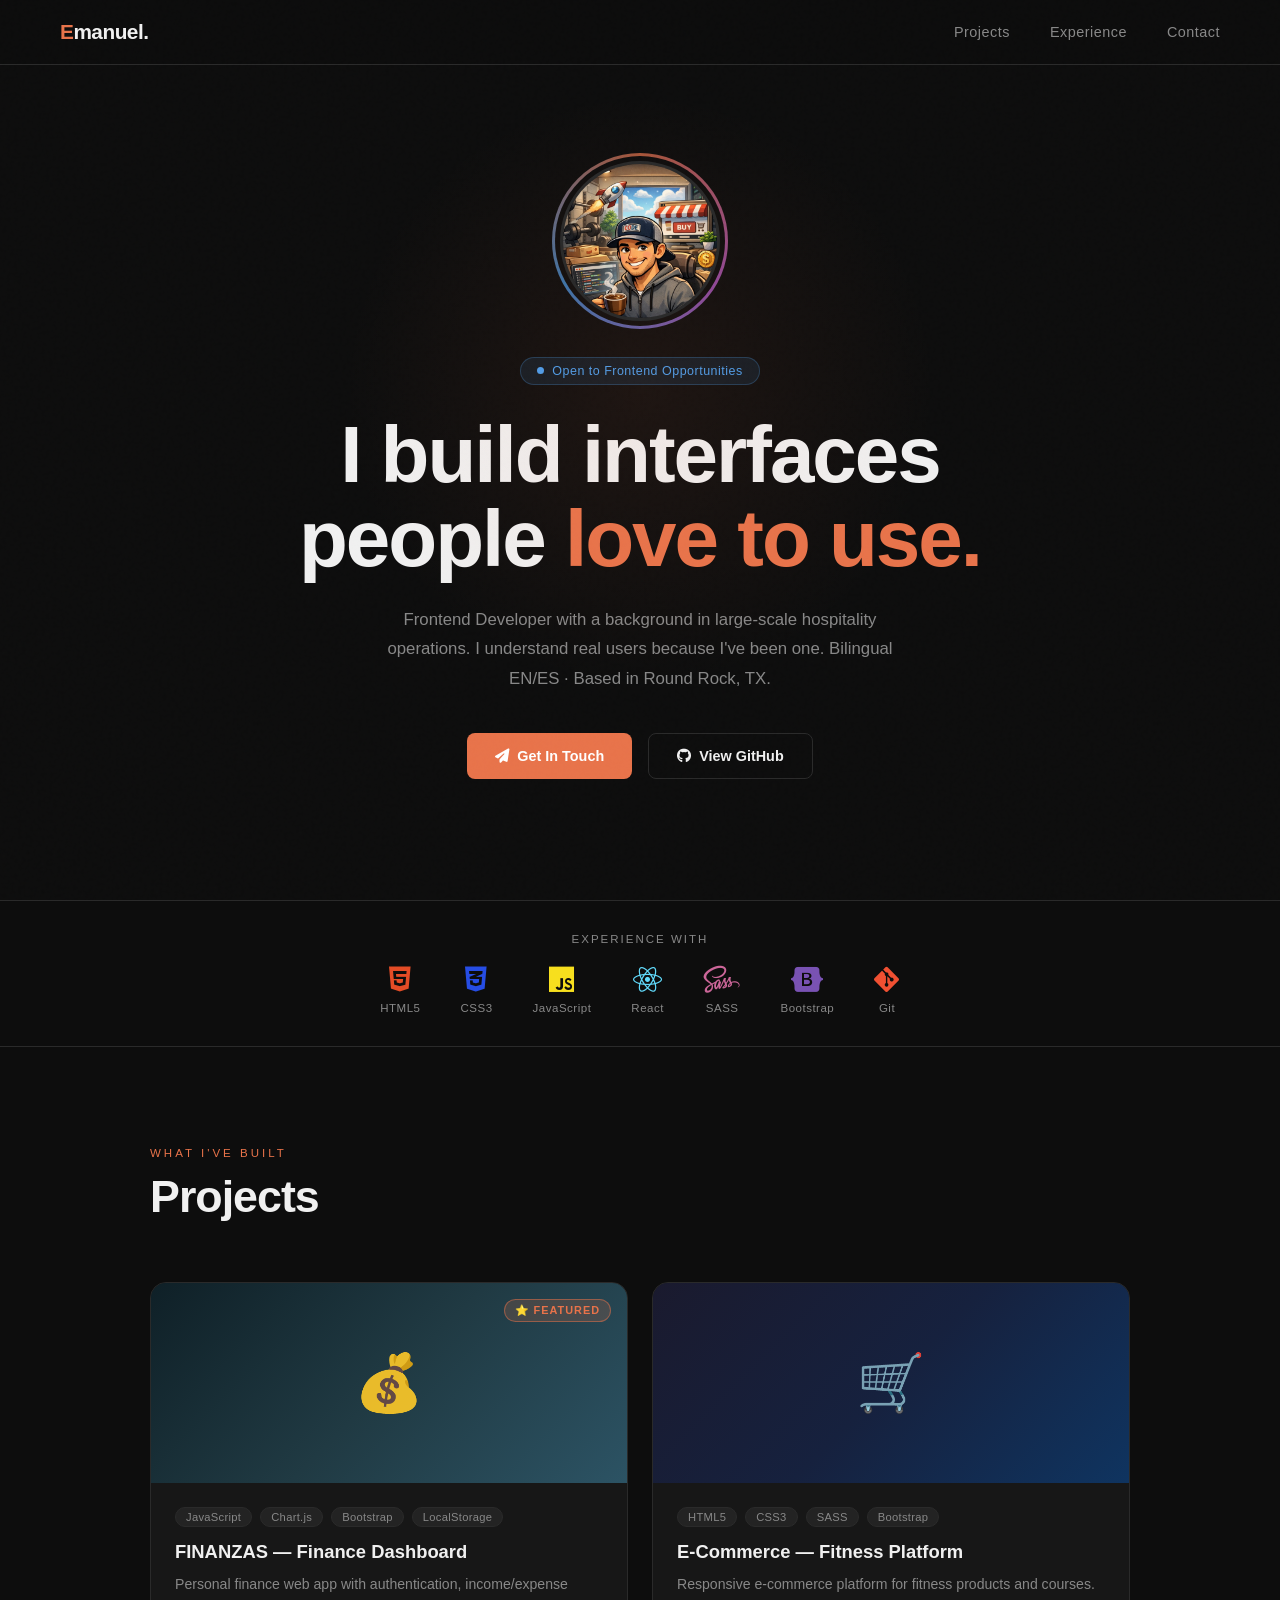
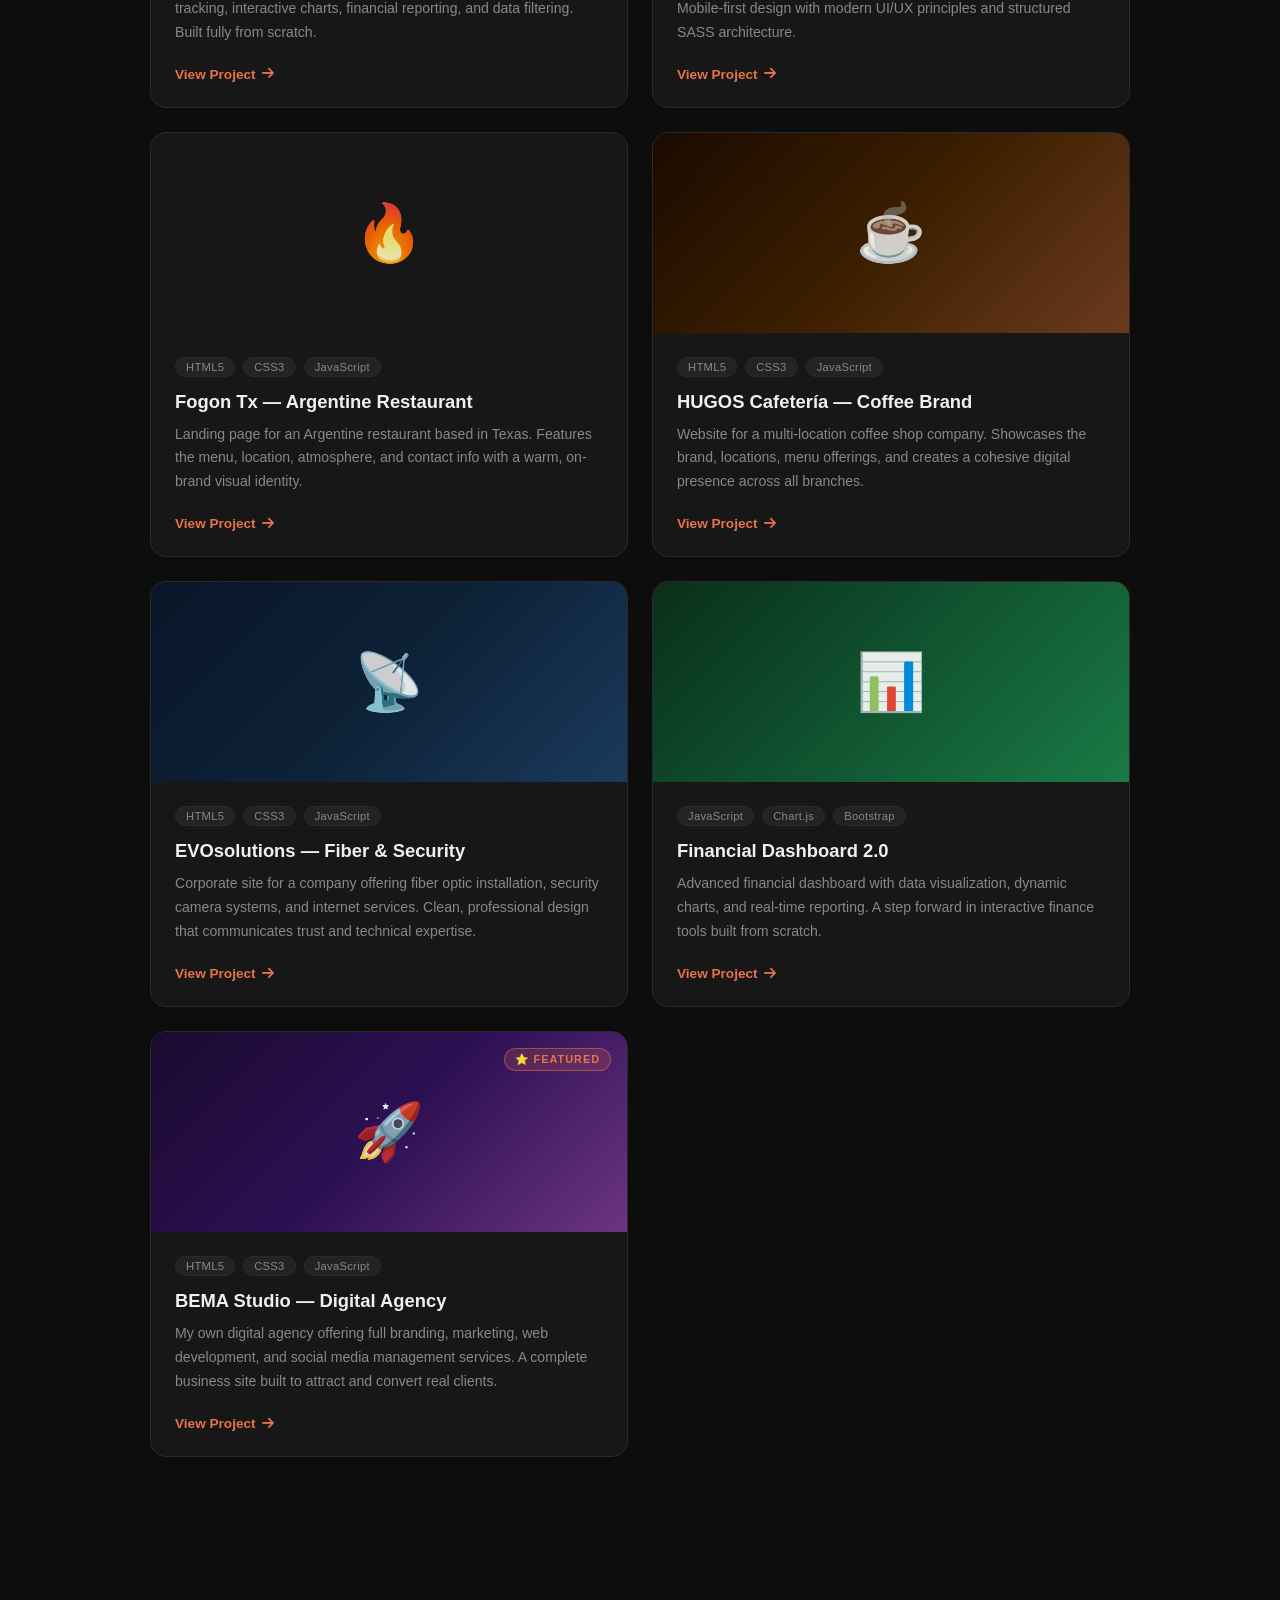
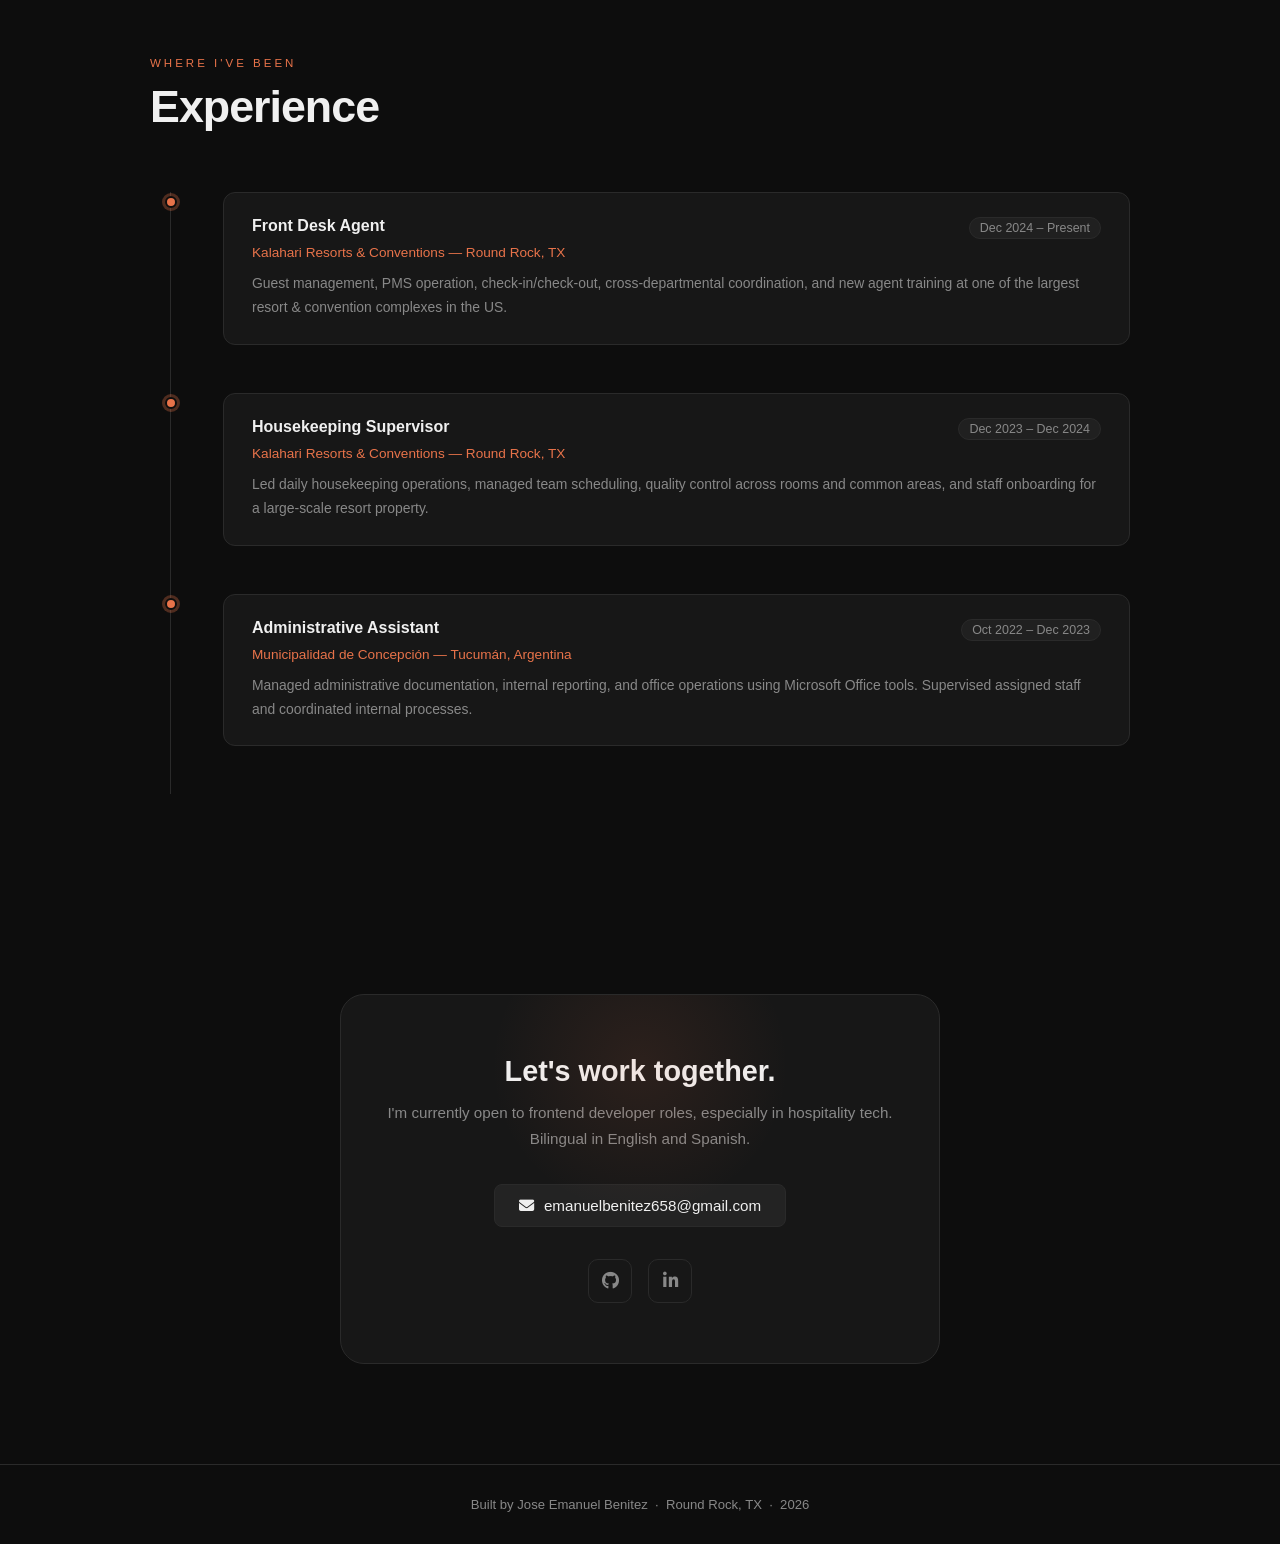
==== commit 41f55d16: "update: new projects and fixed links" ====
--- a/index.html
+++ b/index.html
@@ -79,7 +79,7 @@
           </div>
           <h3>FINANZAS — Finance Dashboard</h3>
           <p>Personal finance web app with authentication, income/expense tracking, interactive charts, financial reporting, and data filtering. Built fully from scratch.</p>
-          <a href="https://github.com/Fenix-Emanuel" target="_blank" class="project-link">View Project <i class="fas fa-arrow-right"></i></a>
+          <a href="https://fenix-emanuel.github.io/Finanzas/" target="_blank" class="project-link">View Project <i class="fas fa-arrow-right"></i></a>
         </div>
       </div>
 
@@ -96,7 +96,7 @@
           </div>
           <h3>E-Commerce — Fitness Platform</h3>
           <p>Responsive e-commerce platform for fitness products and courses. Mobile-first design with modern UI/UX principles and structured SASS architecture.</p>
-          <a href="https://github.com/Fenix-Emanuel" target="_blank" class="project-link">View Project <i class="fas fa-arrow-right"></i></a>
+          <a href="https://fenix-emanuel.github.io/entrega-2/" target="_blank" class="project-link">View Project <i class="fas fa-arrow-right"></i></a>
         </div>
       </div>
 
@@ -145,6 +145,22 @@
           <h3>EVOsolutions — Fiber & Security</h3>
           <p>Corporate site for a company offering fiber optic installation, security camera systems, and internet services. Clean, professional design that communicates trust and technical expertise.</p>
           <a href="https://fenix-emanuel.github.io/evo-landing/" target="_blank" class="project-link">View Project <i class="fas fa-arrow-right"></i></a>
+        </div>
+      </div>
+
+      <div class="project-card fade-in">
+        <div class="project-thumb dash2">
+          <span class="project-thumb-icon">📊</span>
+        </div>
+        <div class="project-body">
+          <div class="project-tags">
+            <span class="tag">JavaScript</span>
+            <span class="tag">Chart.js</span>
+            <span class="tag">Bootstrap</span>
+          </div>
+          <h3>Financial Dashboard 2.0</h3>
+          <p>Advanced financial dashboard with data visualization, dynamic charts, and real-time reporting. A step forward in interactive finance tools built from scratch.</p>
+          <a href="https://fenix-emanuel.github.io/Proyecto_final_2/" target="_blank" class="project-link">View Project <i class="fas fa-arrow-right"></i></a>
         </div>
       </div>
 
--- a/styles.css
+++ b/styles.css
@@ -329,6 +329,7 @@
       box-shadow: 0 20px 60px rgba(232,115,74,0.12);
     }
 
+ HEAD
     .project-card.featured {
       border-color: rgba(232,115,74,0.45);
       box-shadow: 0 0 0 1px rgba(232,115,74,0.15), 0 8px 40px rgba(232,115,74,0.1);
@@ -371,6 +372,7 @@
       background: linear-gradient(135deg, #1a1a2e, #16213e, #0f3460);
     }
 
+ HEAD
     .project-thumb.fogon {
       background: linear-gradient(135deg, #3a1a0a, #6b2f0f, #c0392b);
     }
@@ -385,6 +387,10 @@
 
     .project-thumb.bema {
       background: linear-gradient(135deg, #1a0a2e, #2d1054, #6c3483);
+    }
+
+    .project-thumb.dash2 {
+      background: linear-gradient(135deg, #0a2e1a, #105430, #1a7a45);
     }
 
     .project-thumb-icon {
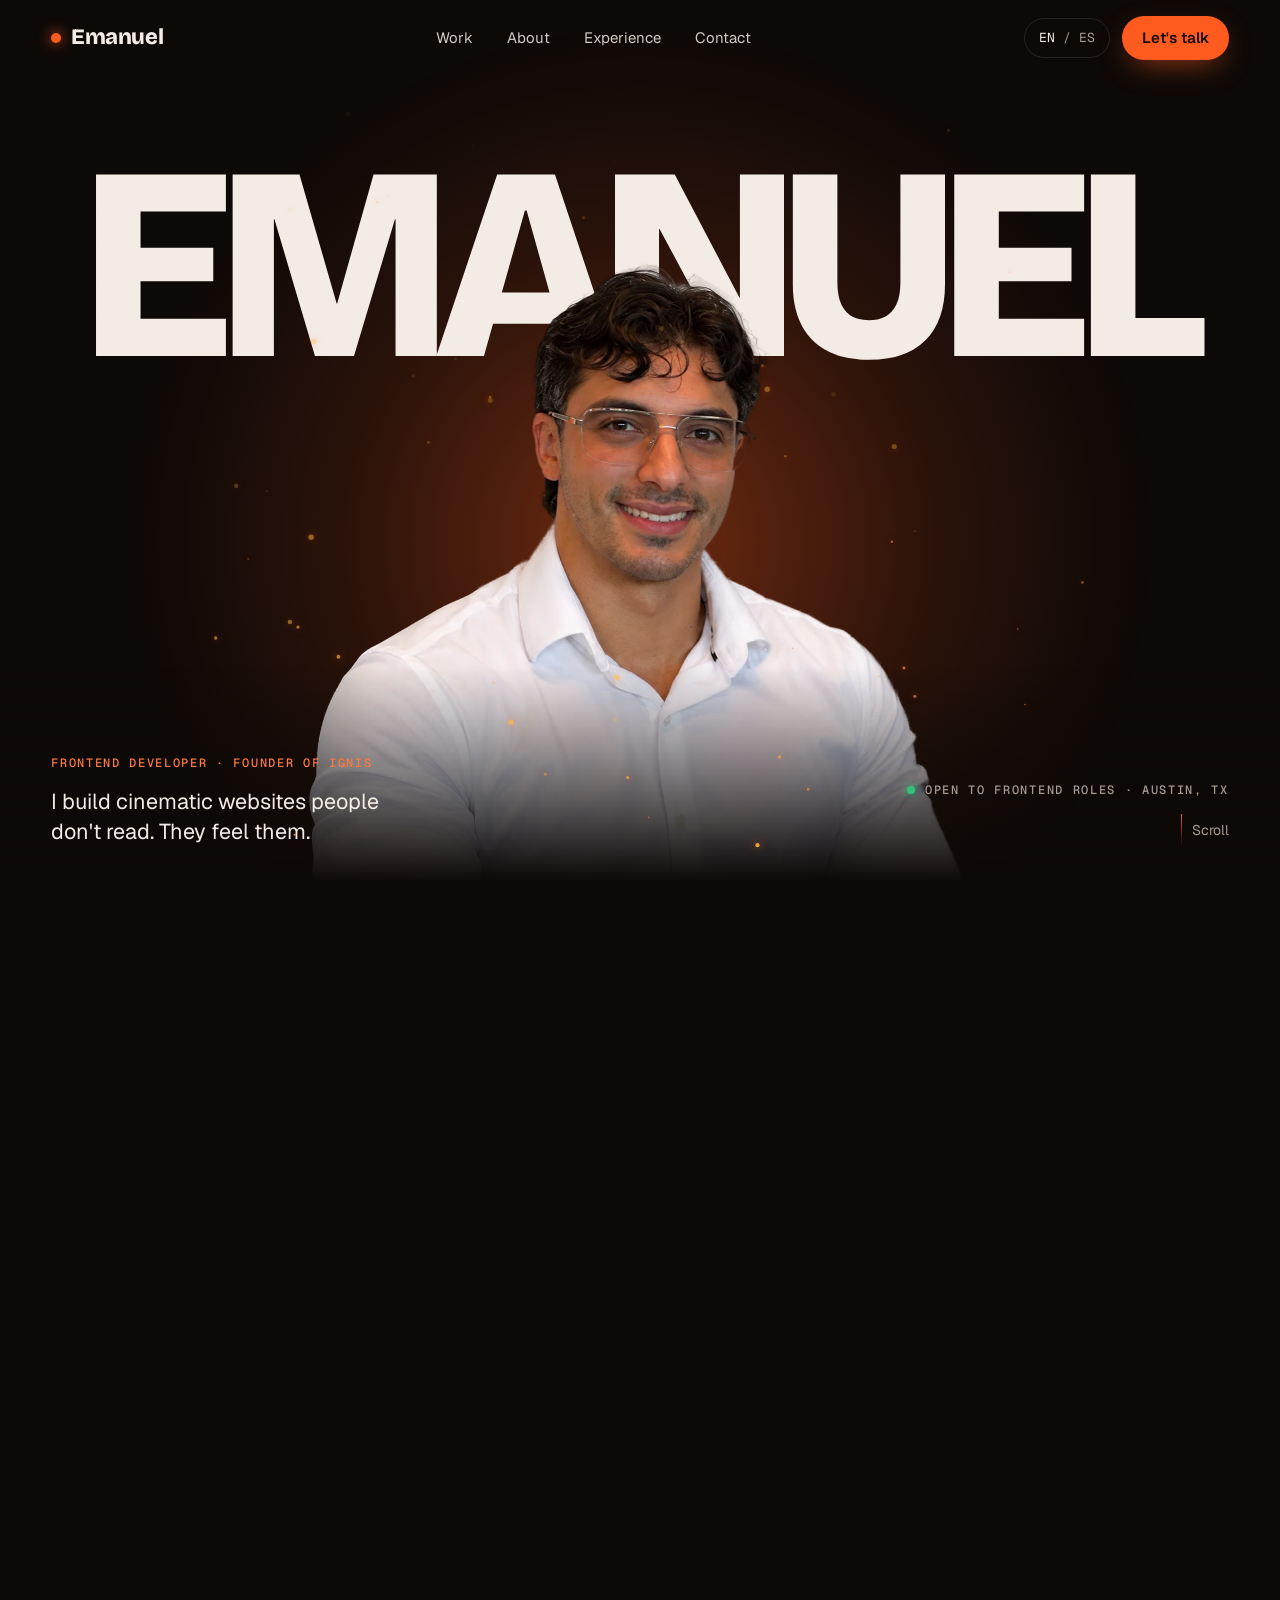
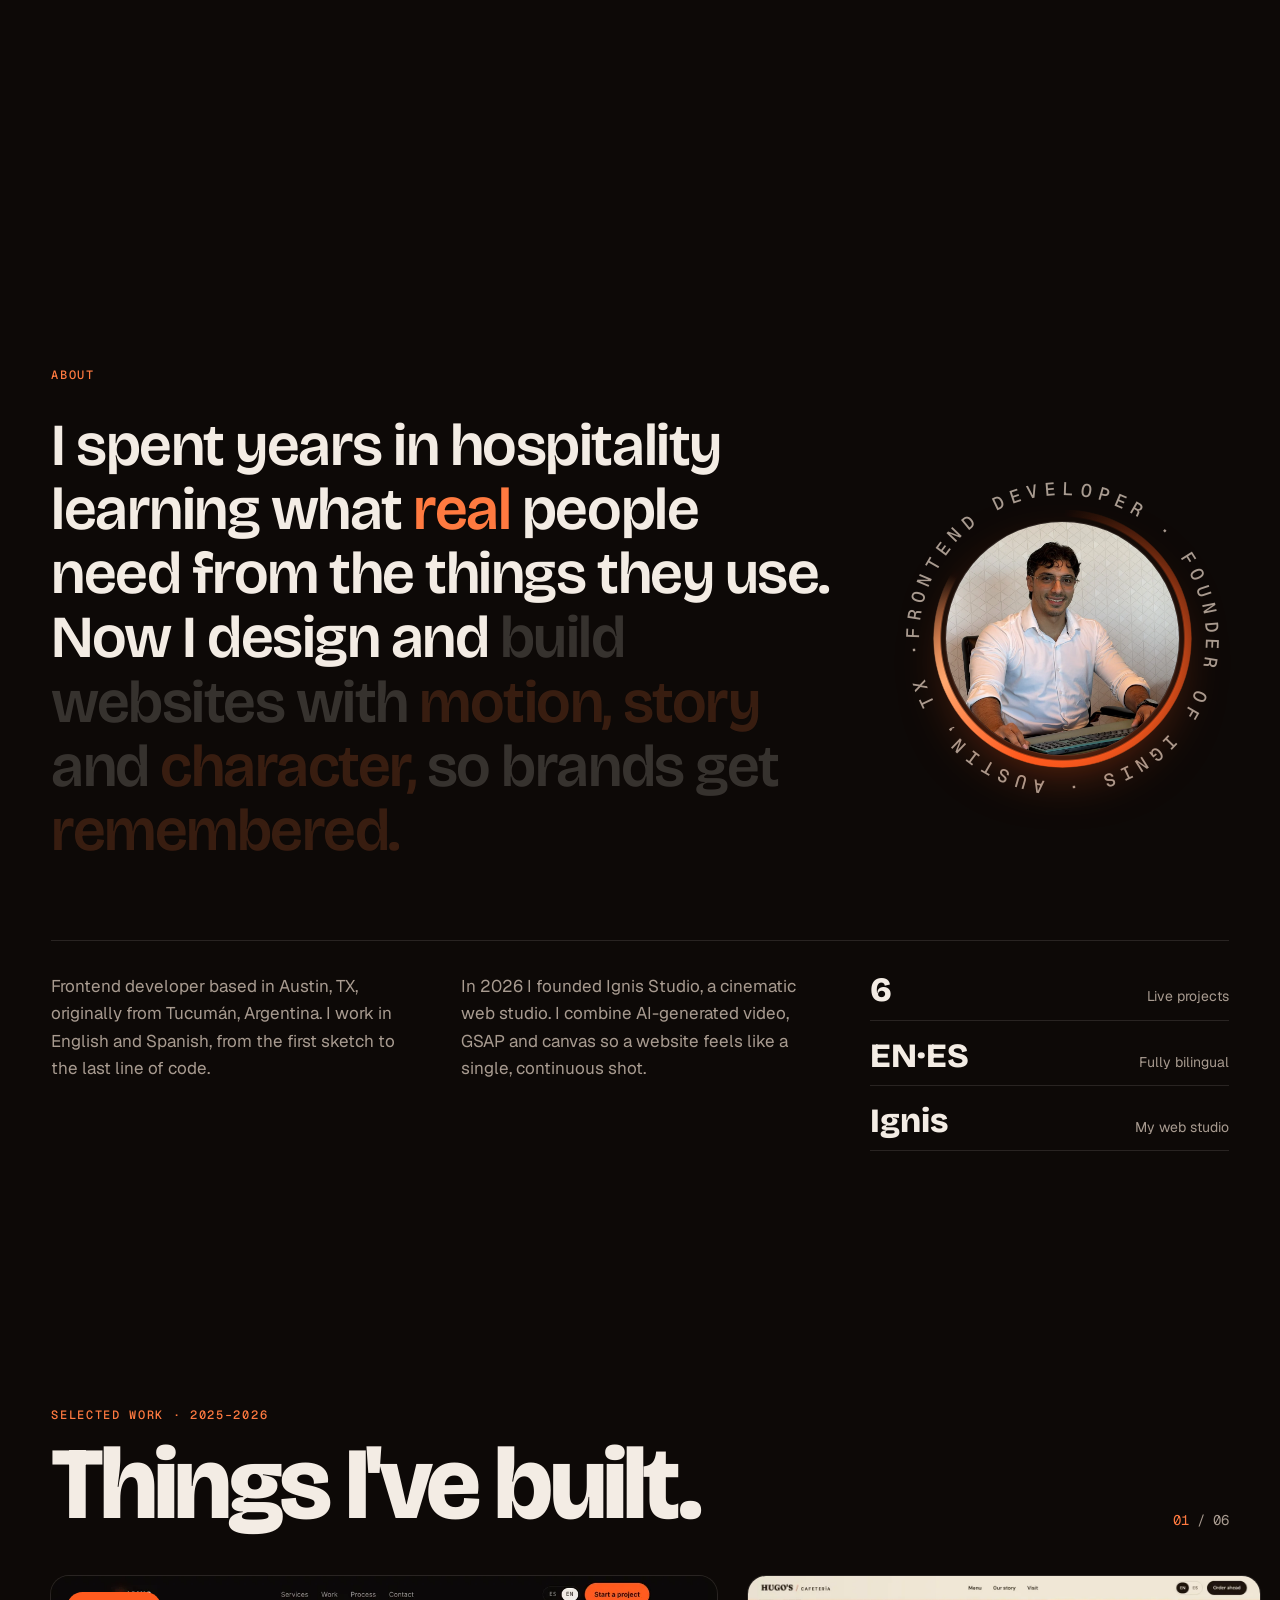
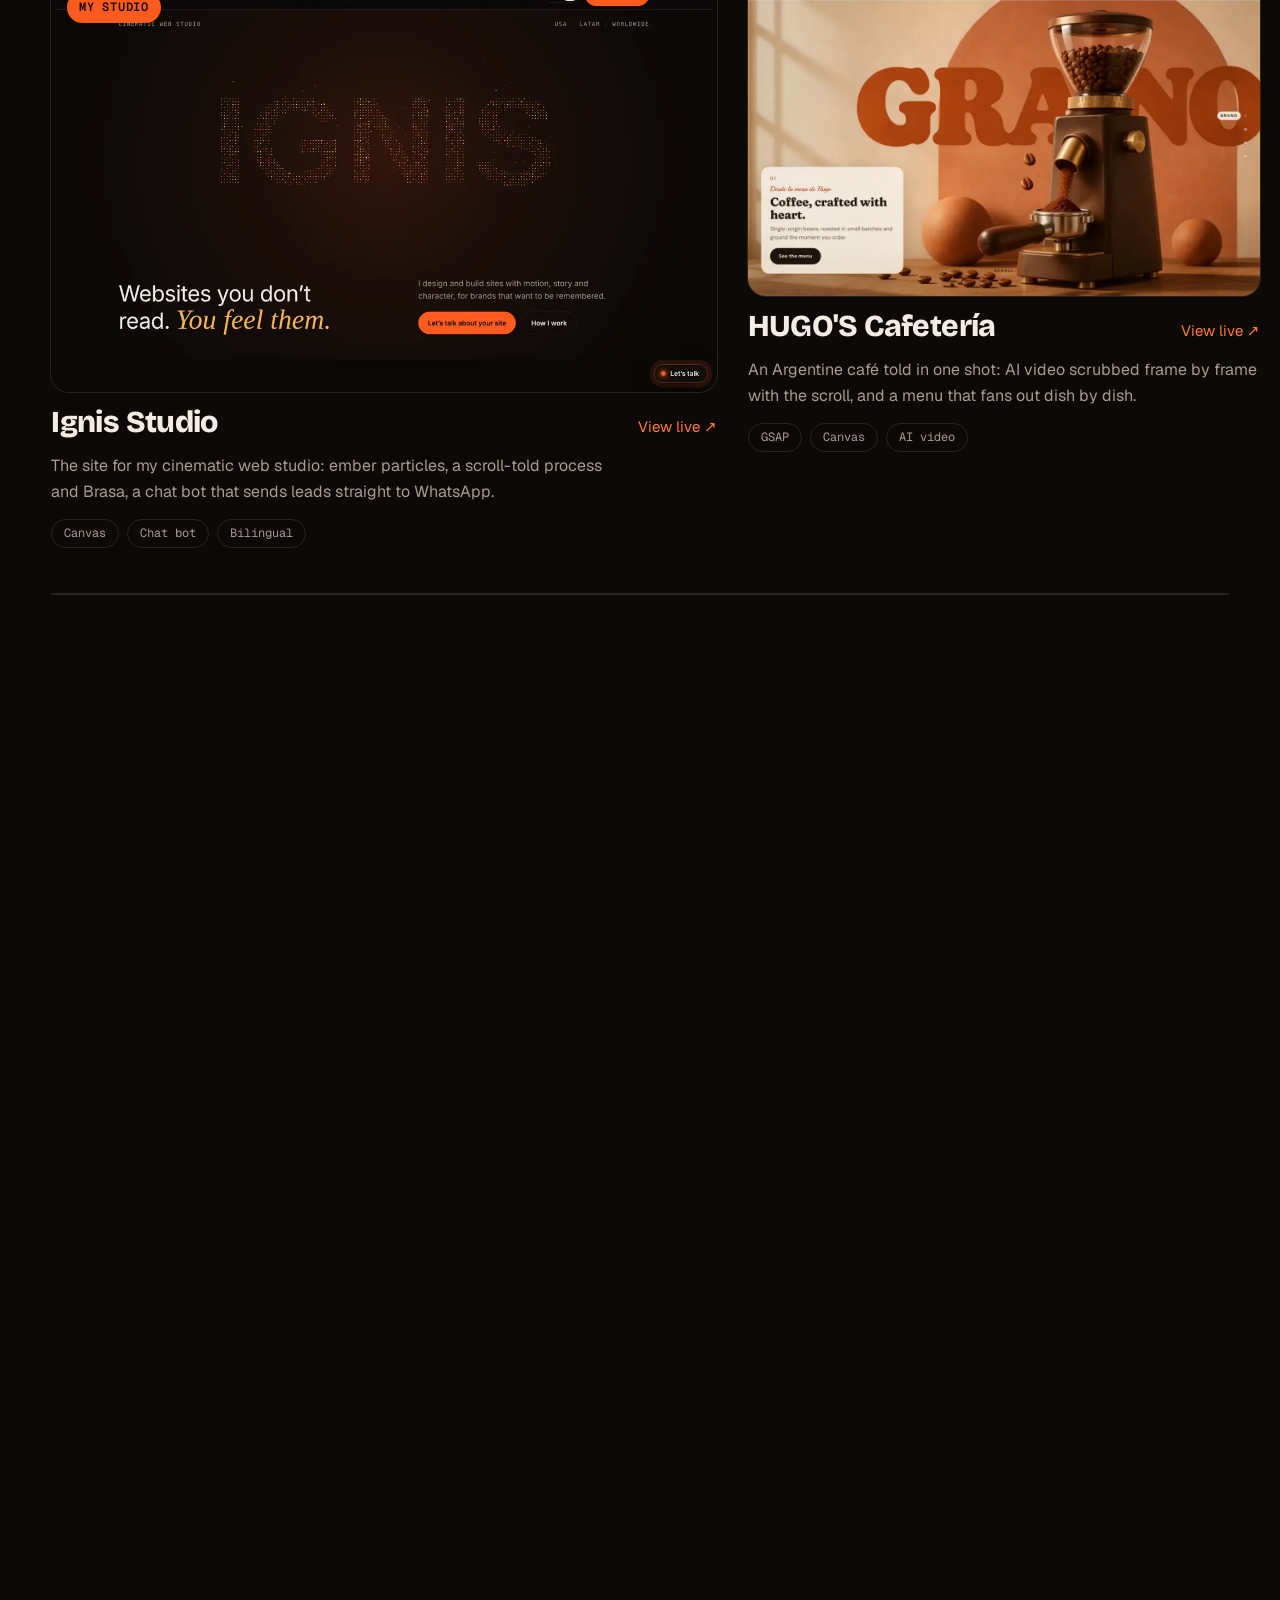
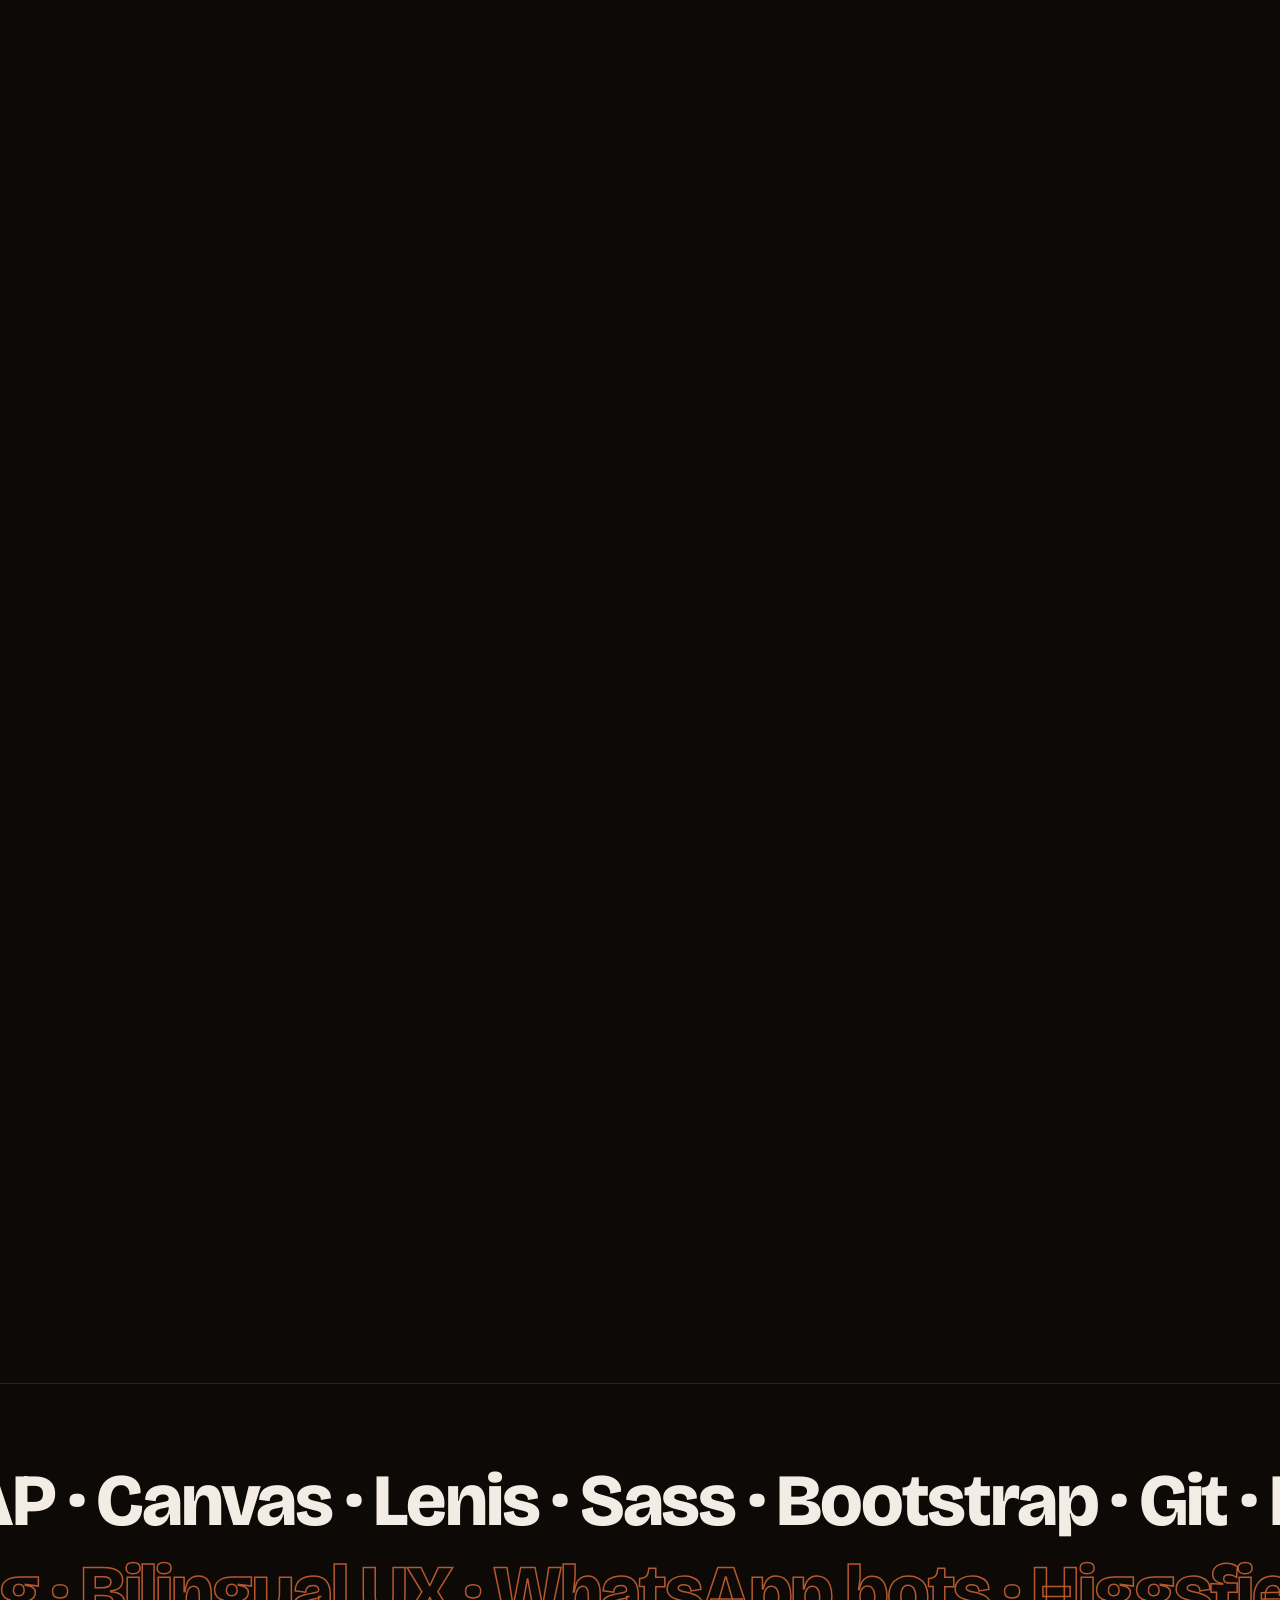
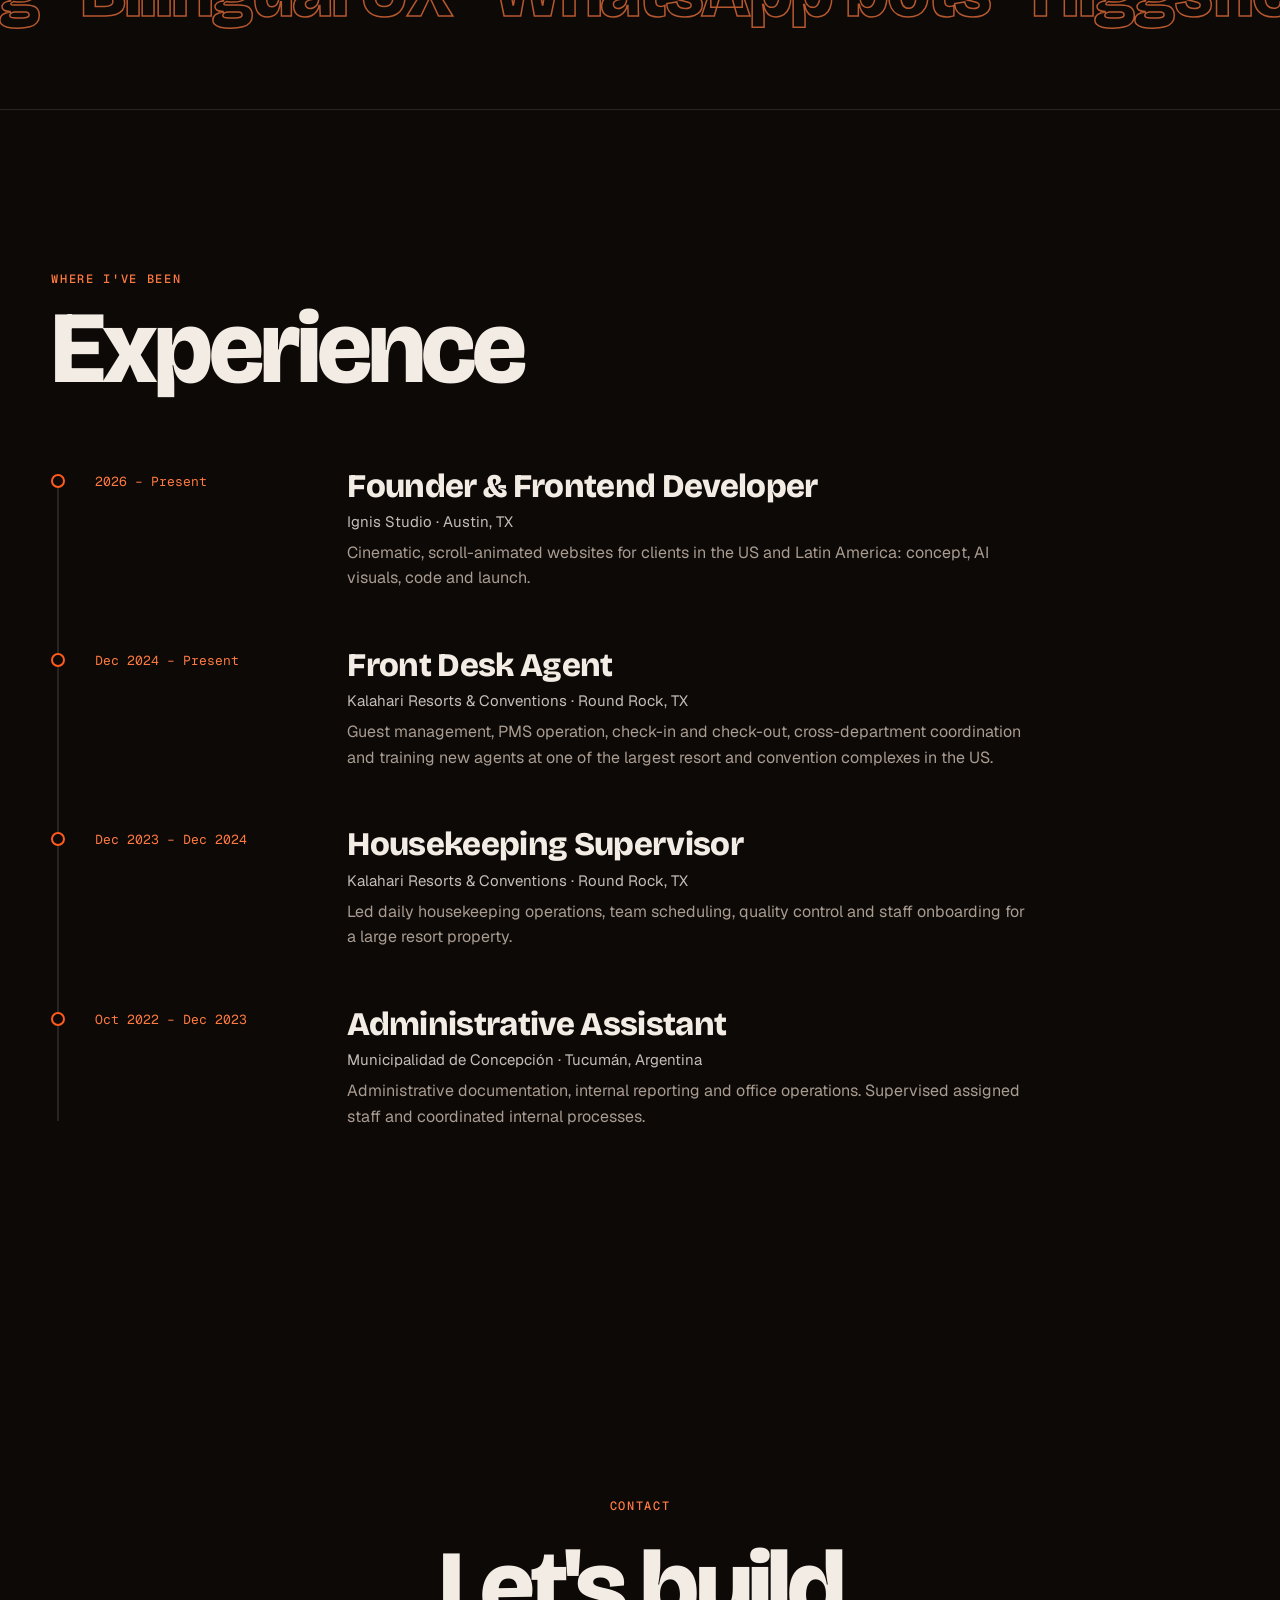
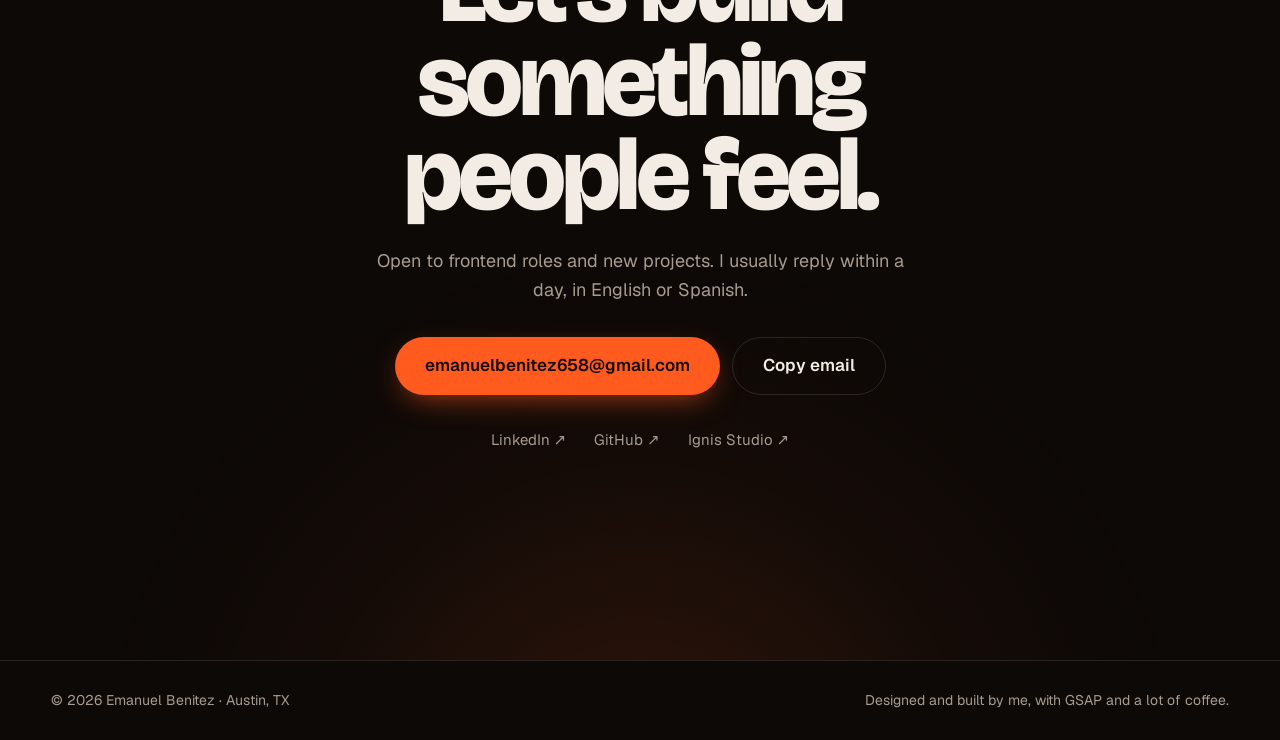
==== commit 88e01006: "Portafolio nuevo: dirección Brasa (la versión anterior queda en /v1) - Hero con el nombre gigante de" ====
--- a/index.html
+++ b/index.html
@@ -1,256 +1,250 @@
 <!DOCTYPE html>
-<html lang="en">
+<html lang="en" class="no-js">
 <head>
-  <meta charset="UTF-8" />
-  <meta name="viewport" content="width=device-width, initial-scale=1.0"/>
-  <title>Emanuel Benitez — Frontend Developer</title>
-  <link href="https://fonts.googleapis.com/css2?family=Syne:wght@400;600;700;800&family=DM+Sans:ital,wght@0,300;0,400;0,500;1,300&display=swap" rel="stylesheet"/>
-  <link rel="stylesheet" href="https://cdnjs.cloudflare.com/ajax/libs/font-awesome/6.5.0/css/all.min.css"/>
-    <link rel="stylesheet" href="styles.css"/>
-
+  <meta charset="utf-8">
+  <meta name="viewport" content="width=device-width, initial-scale=1, viewport-fit=cover">
+  <title>Emanuel Benitez · Frontend Developer & Founder of Ignis</title>
+  <meta name="description" content="Frontend developer in Austin, TX and founder of Ignis Studio. I build cinematic websites people feel. Bilingual EN/ES.">
+  <meta name="theme-color" content="#0D0907">
+  <meta property="og:title" content="Emanuel Benitez · Frontend Developer">
+  <meta property="og:description" content="I build cinematic websites people don't read. They feel them.">
+  <meta property="og:image" content="https://fenix-emanuel.github.io/Curriculum/img/og.jpg">
+  <meta name="twitter:card" content="summary_large_image">
+  <link rel="icon" href="img/favicon.svg" type="image/svg+xml">
+  <link rel="preload" as="font" type="font/woff2" href="fonts/bricolage.woff2" crossorigin>
+  <link rel="preload" as="image" href="img/emanuel.webp">
+  <link rel="stylesheet" href="styles.css">
 </head>
 <body>
-
-  <!-- NAV -->
-  <nav>
-    <a class="nav-logo" href="#"><span>E</span>manuel.</a>
-    <ul class="nav-links">
-      <li><a href="#projects">Projects</a></li>
-      <li><a href="#experience">Experience</a></li>
-      <li><a href="#contact">Contact</a></li>
-    </ul>
-  </nav>
-
-  <!-- HERO -->
-  <section class="hero">
-    <div class="avatar-wrap">
-      <div class="avatar-ring"></div>
-      <div class="avatar-ring-inner"></div>
-      <img src="[data-uri]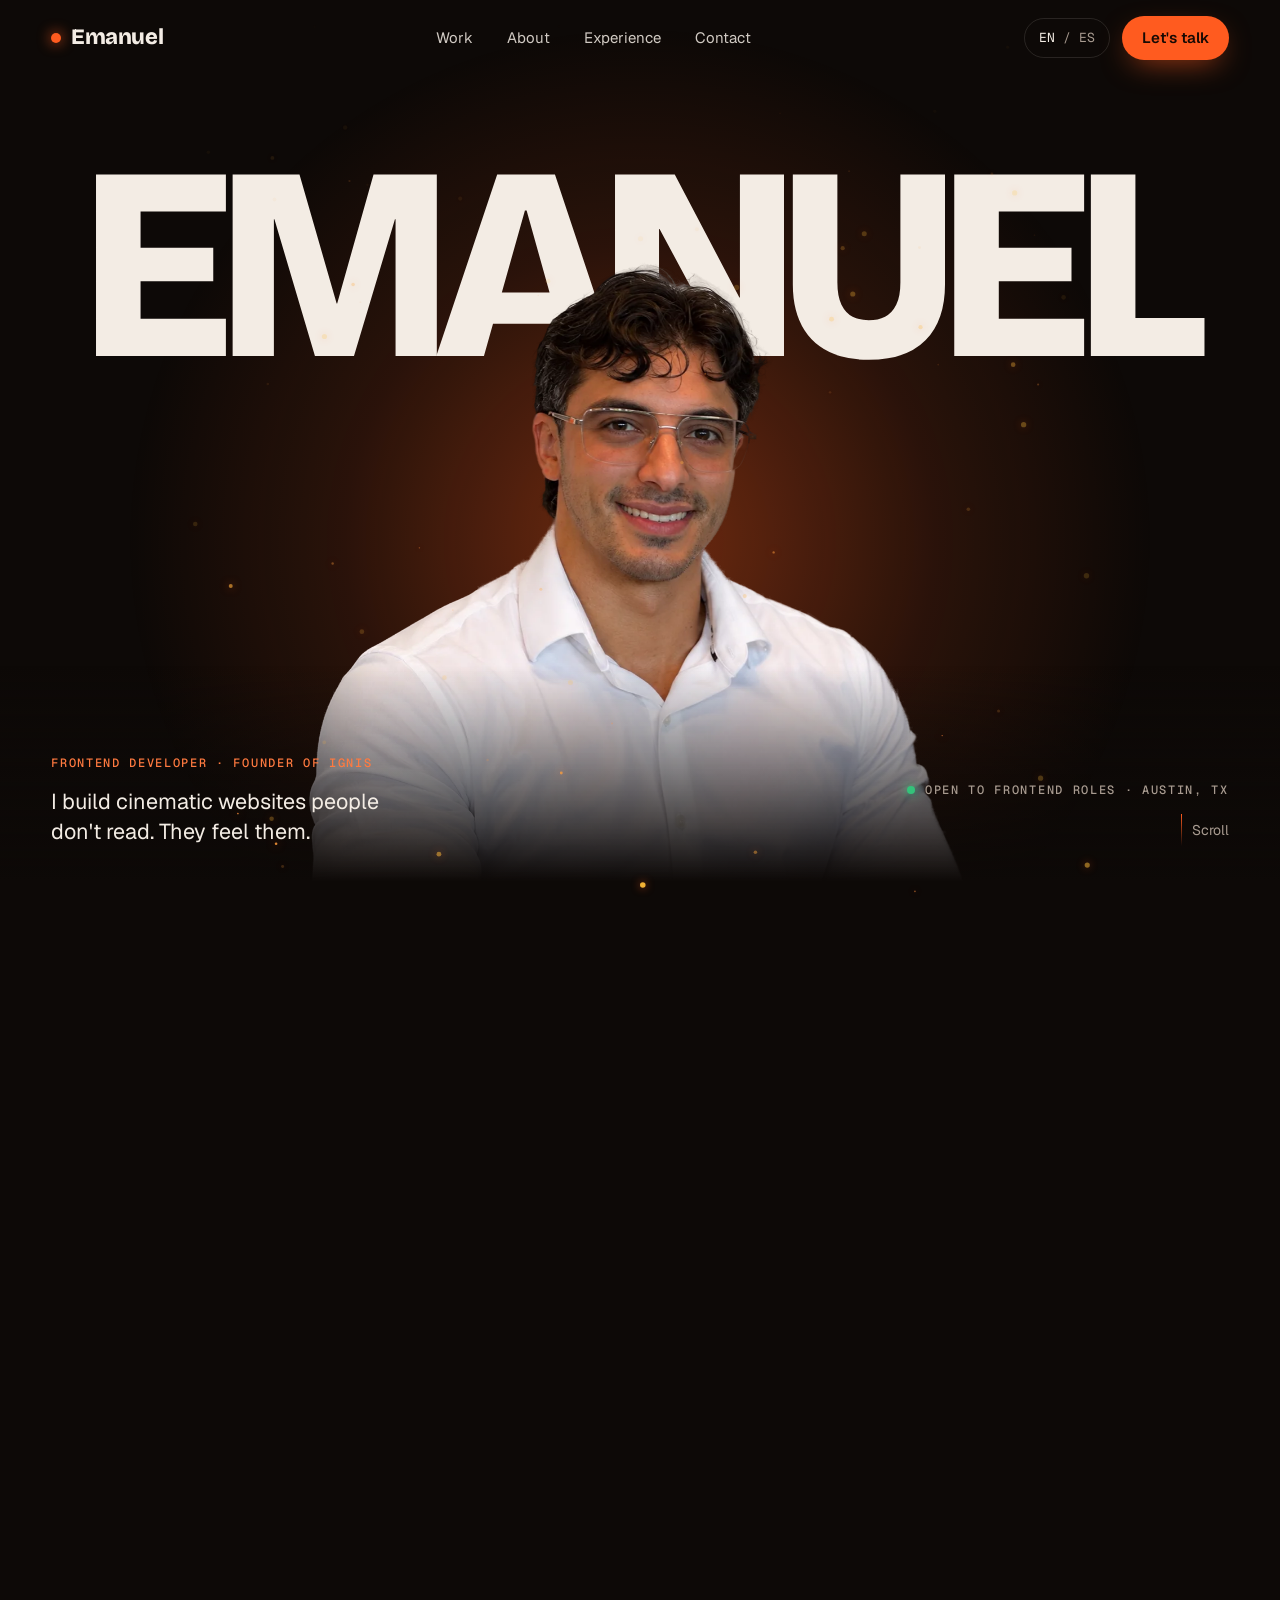
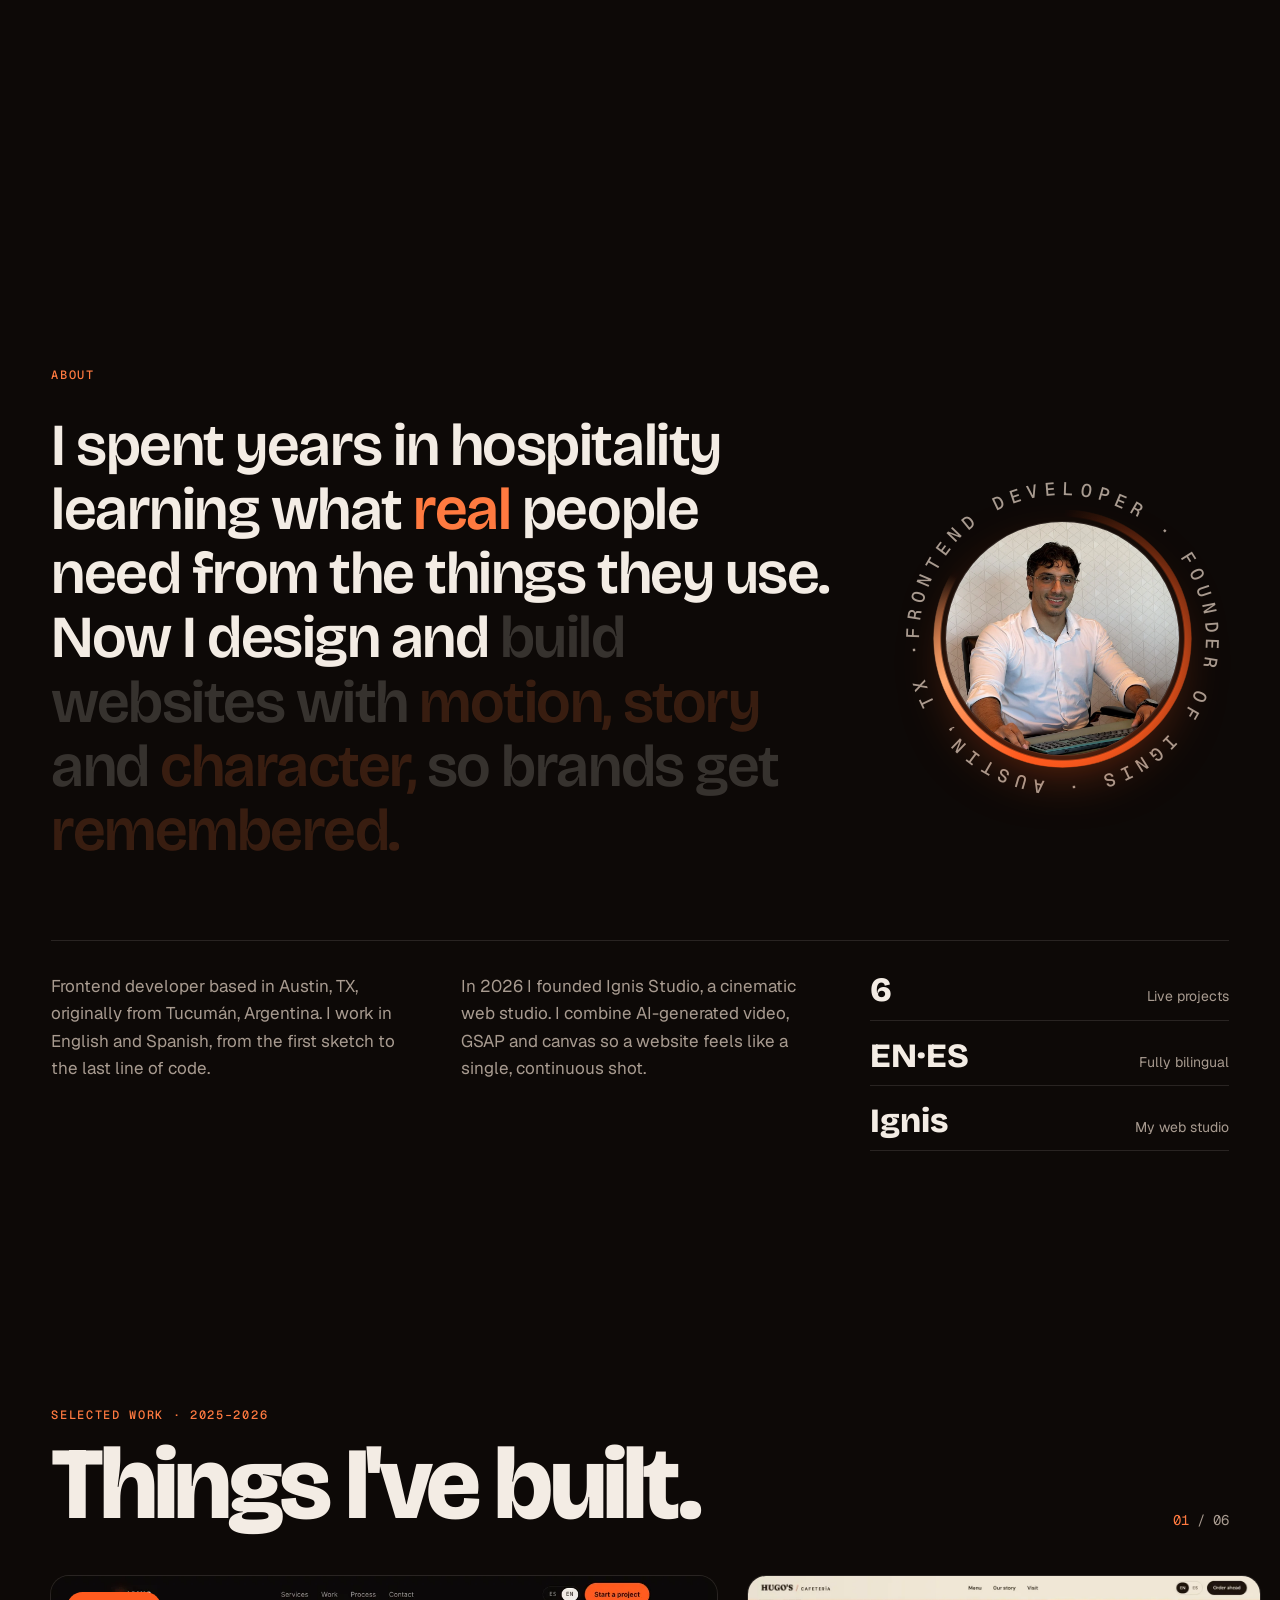
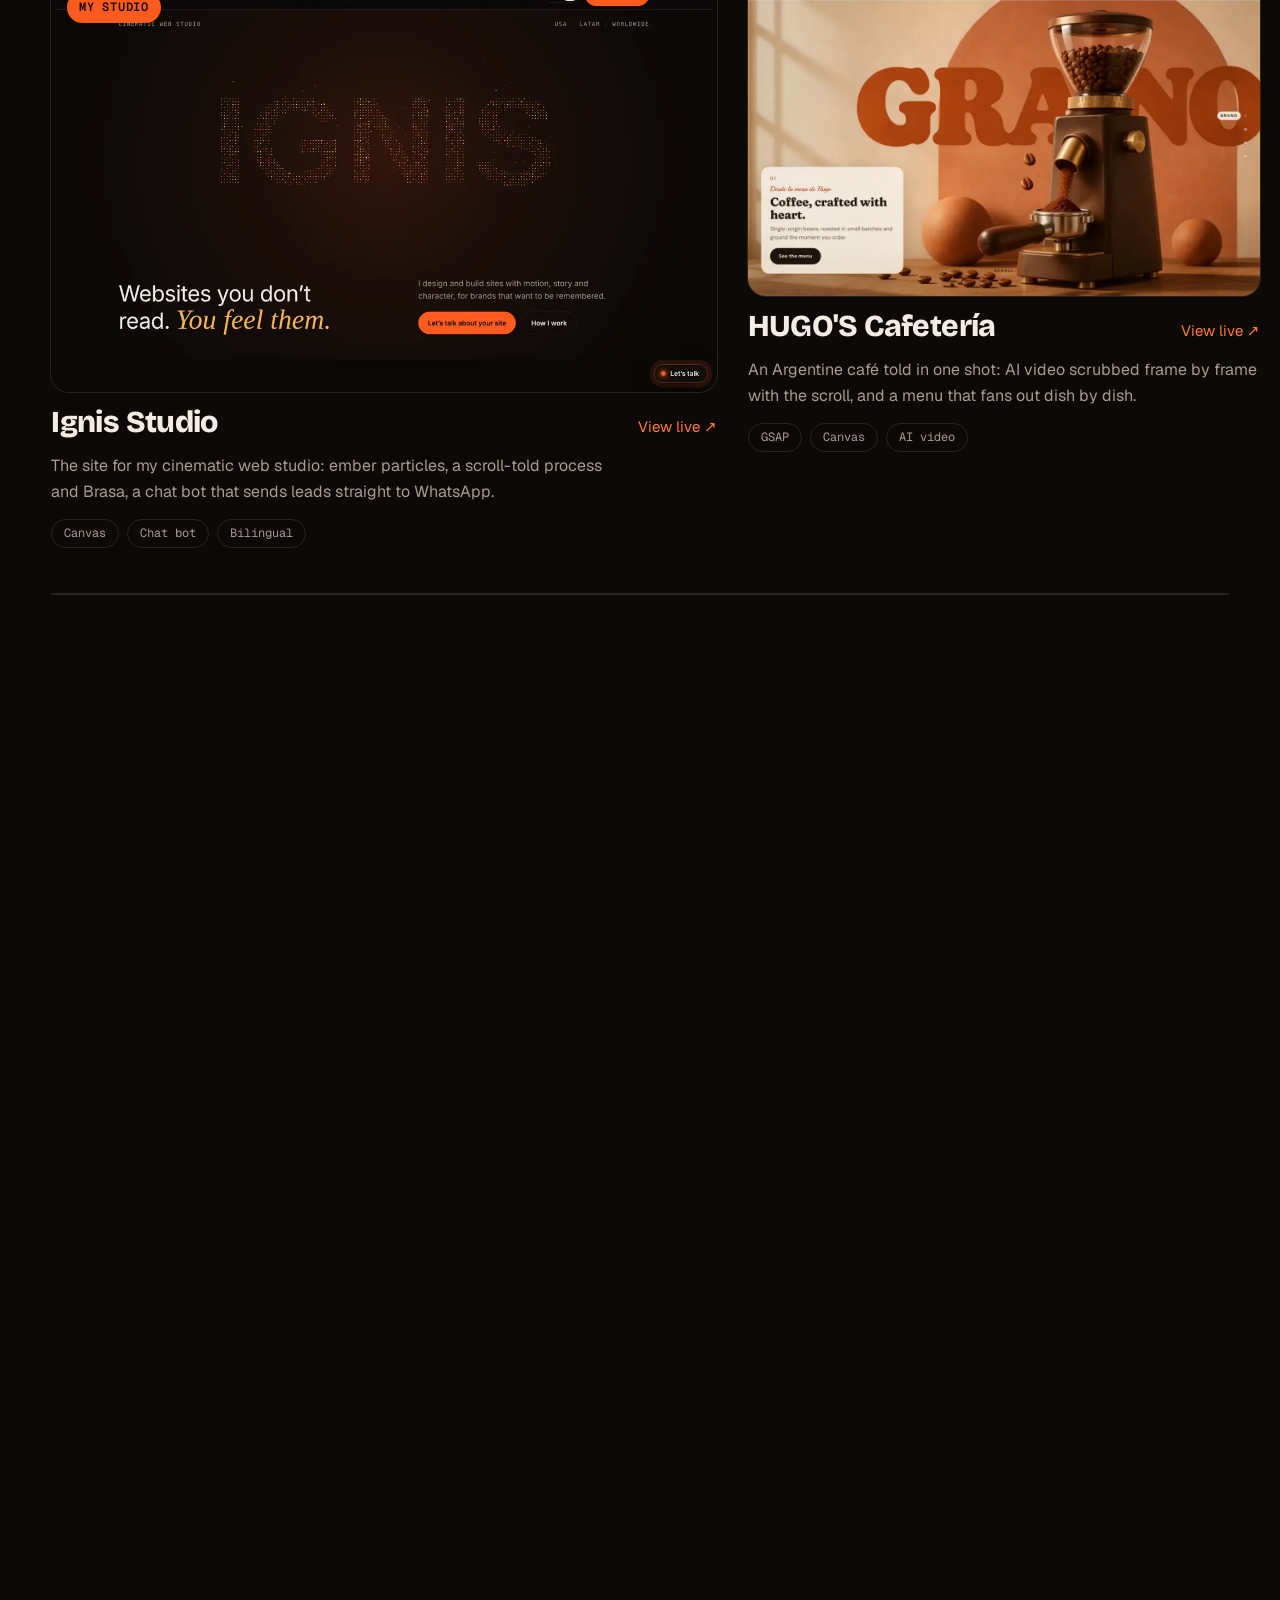
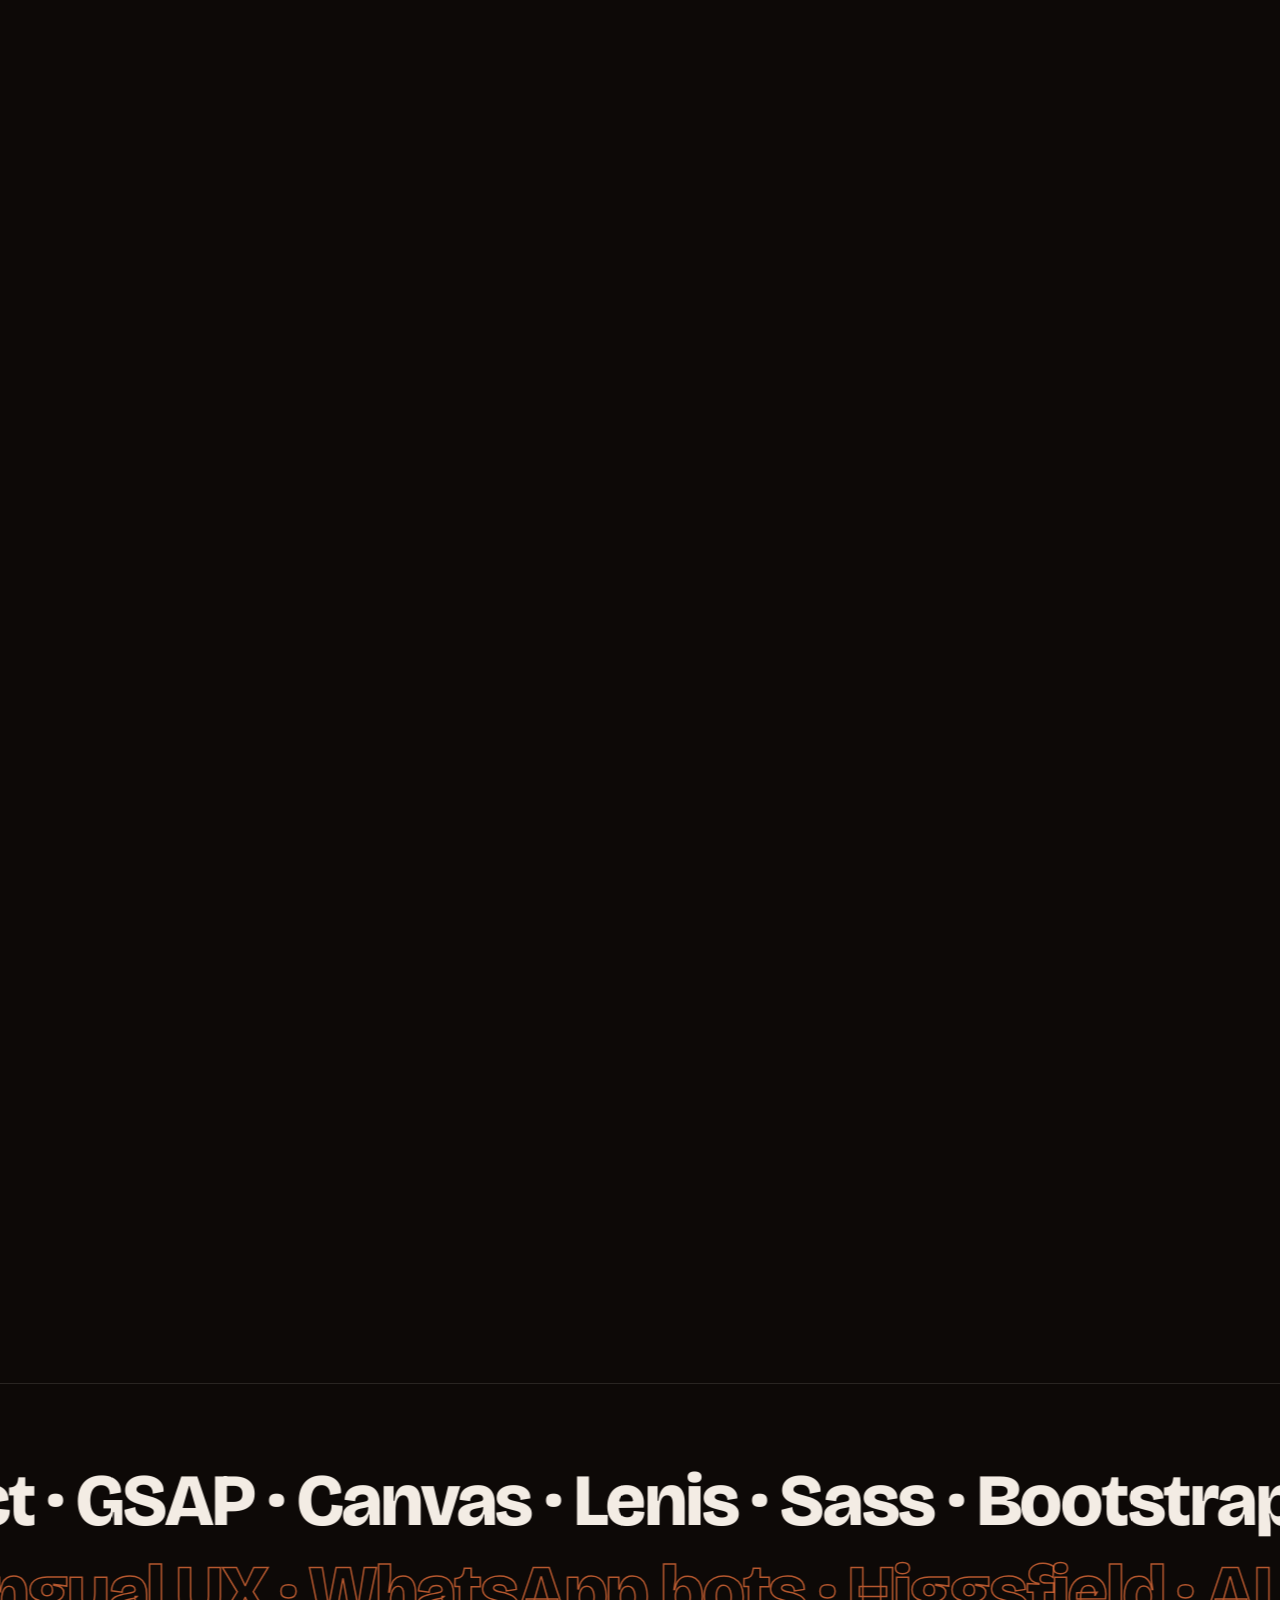
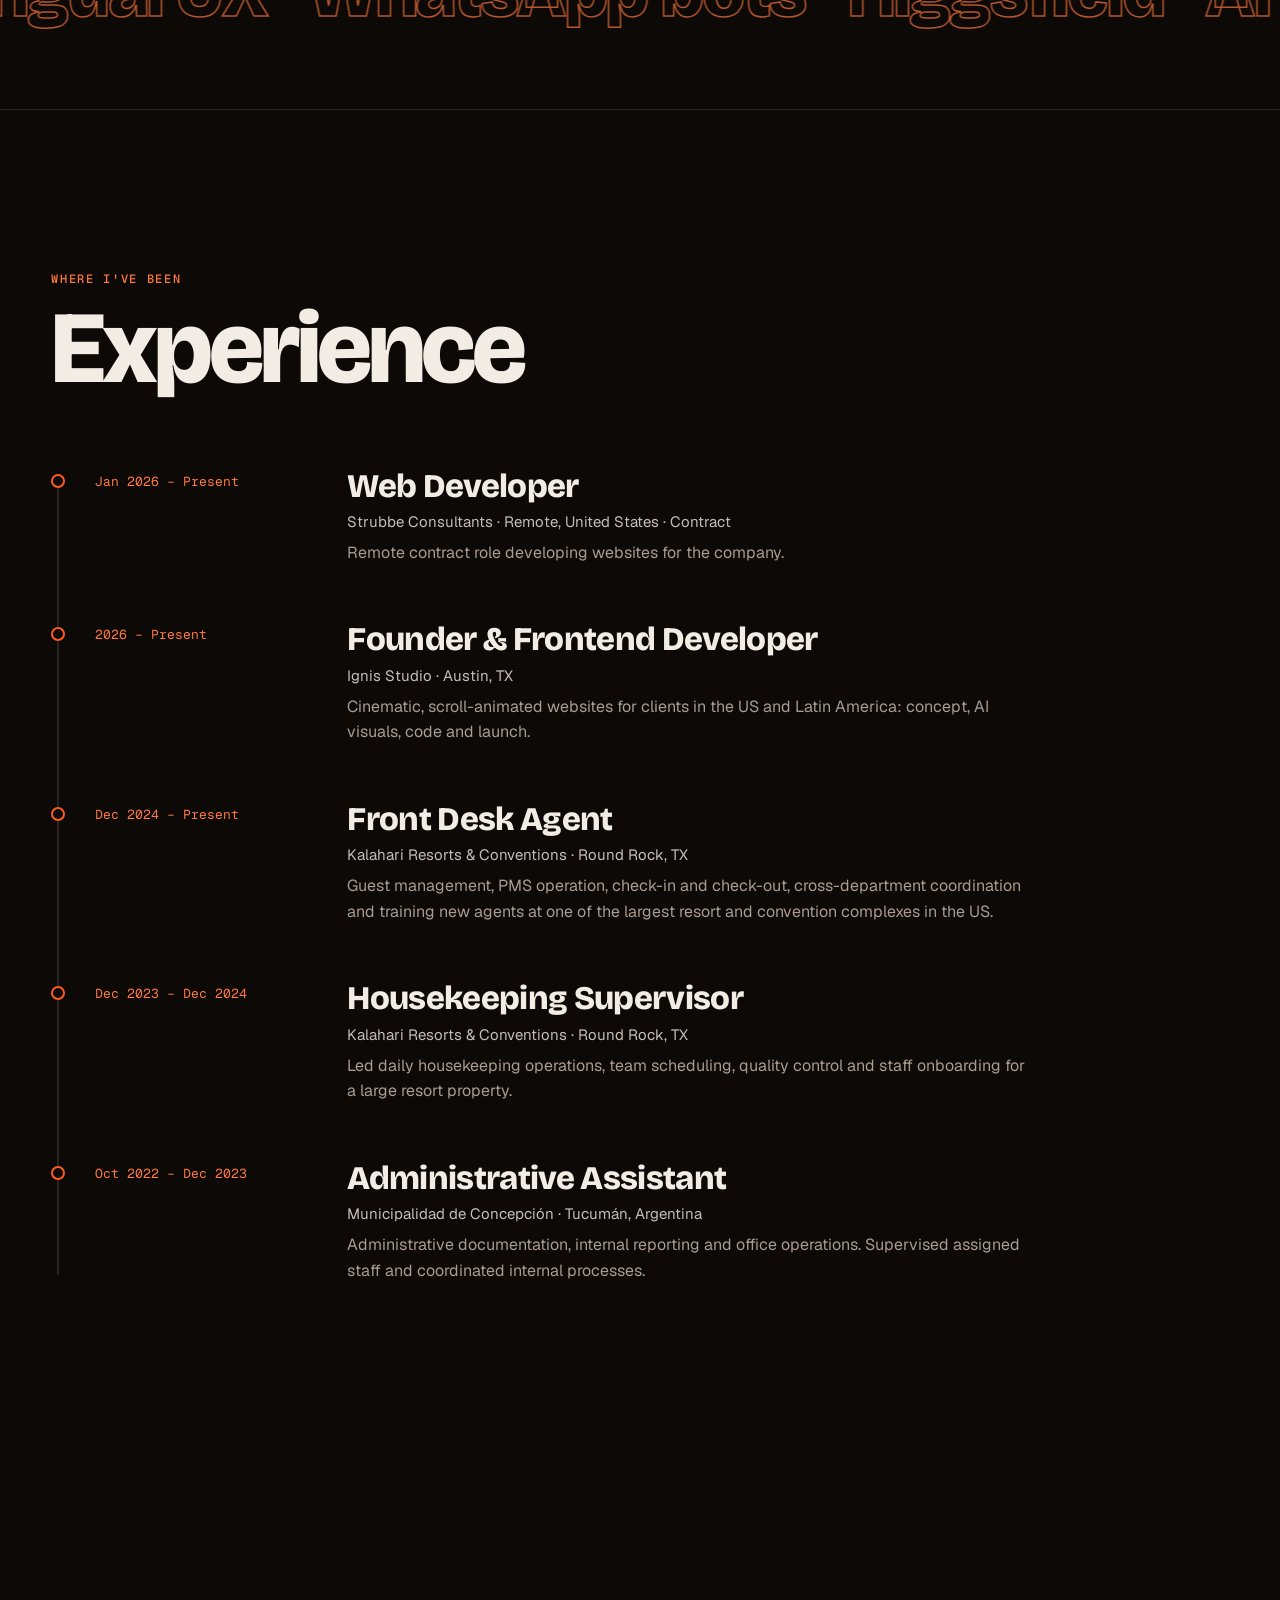
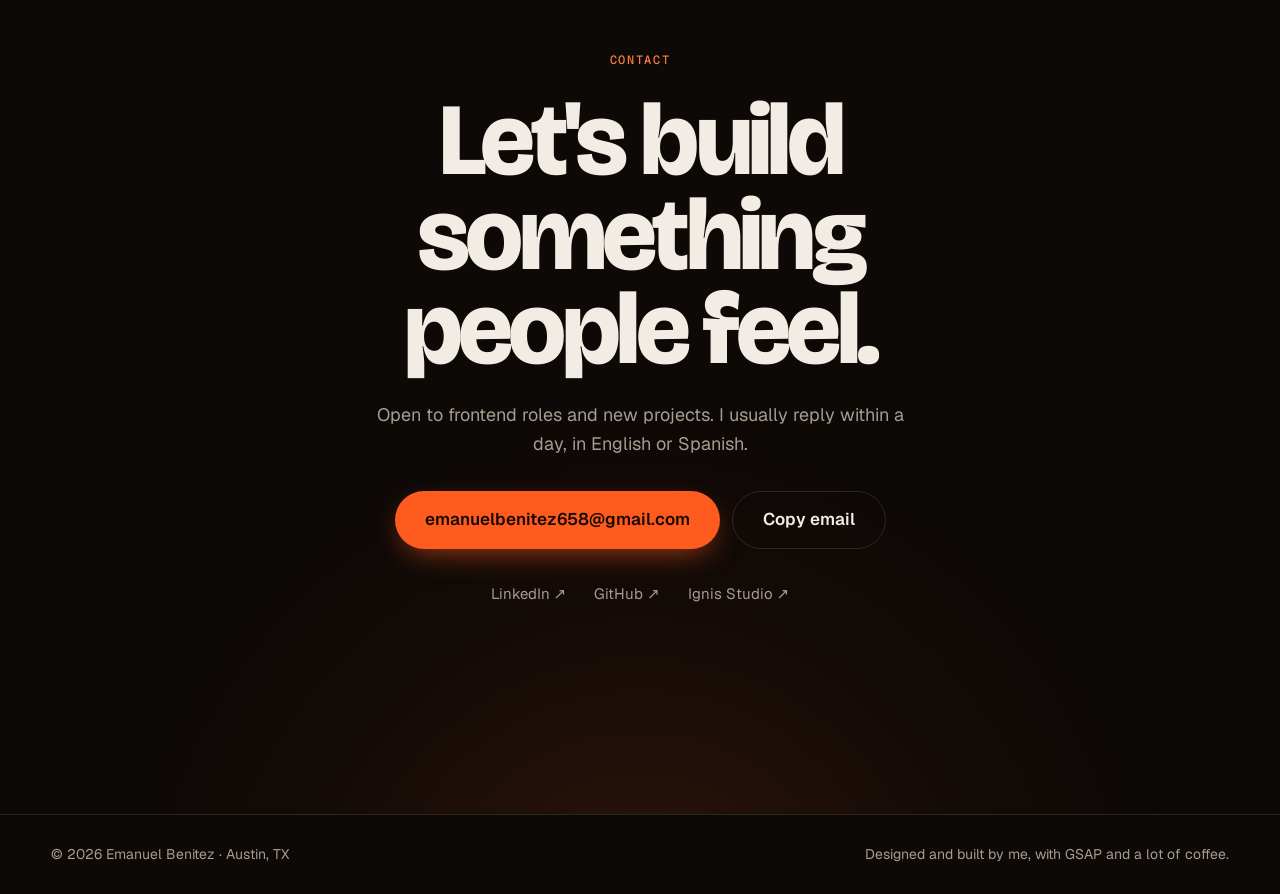
==== commit 64d90d02: "Experiencia: Web Developer en Strubbe Consultants (ene 2026 – actualidad) Co-Authored-By: Claude Opu" ====
--- a/index.html
+++ b/index.html
@@ -189,6 +189,12 @@
         <ol class="timeline">
           <li class="timeline__line" aria-hidden="true"><span id="expLine"></span></li>
           <li class="job">
+            <p class="job__when" data-i18n="jsWhen">Jan 2026 – Present</p>
+            <h3 class="job__role" data-i18n="jsRole">Web Developer</h3>
+            <p class="job__where" data-i18n="jsWhere">Strubbe Consultants · Remote, United States · Contract</p>
+            <p class="job__desc" data-i18n="jsDesc">Remote contract role developing websites for the company.</p>
+          </li>
+          <li class="job">
             <p class="job__when" data-i18n="j0when">2026 – Present</p>
             <h3 class="job__role" data-i18n="j0role">Founder & Frontend Developer</h3>
             <p class="job__where">Ignis Studio · Austin, TX</p>
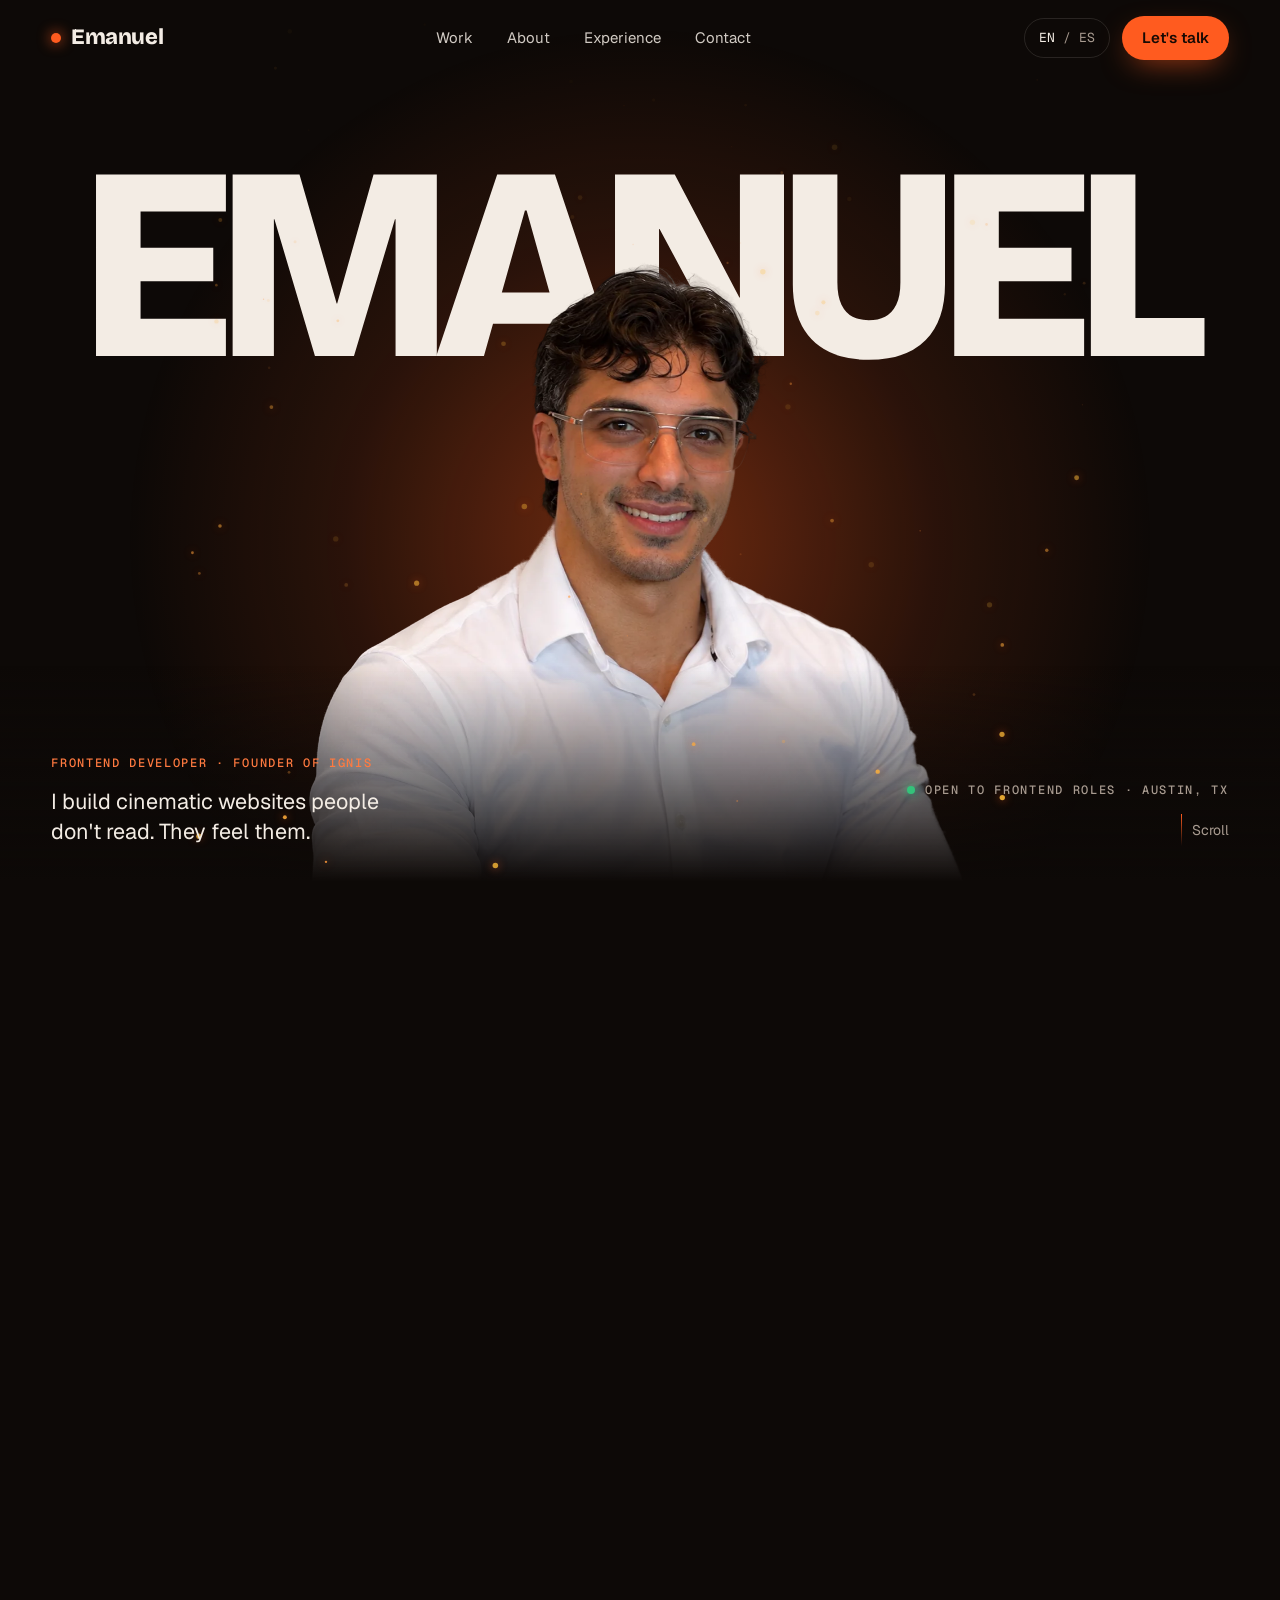
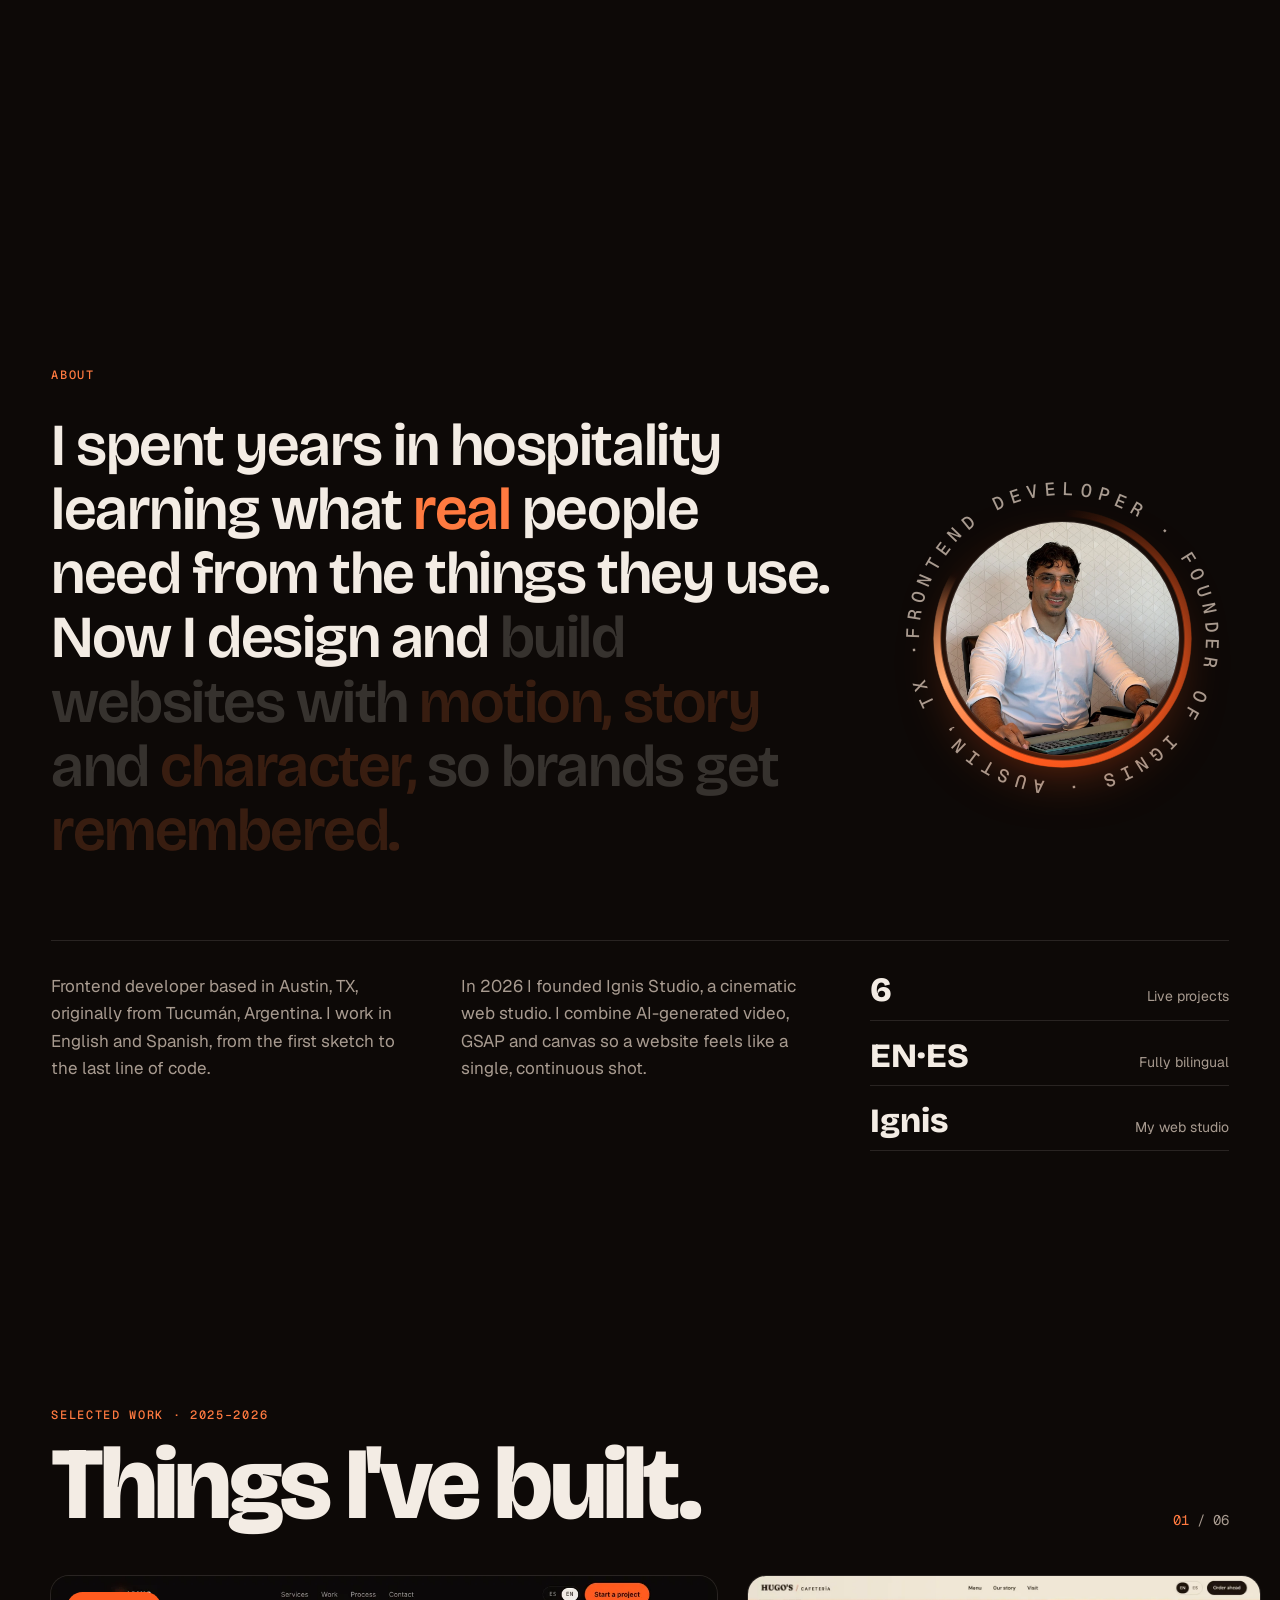
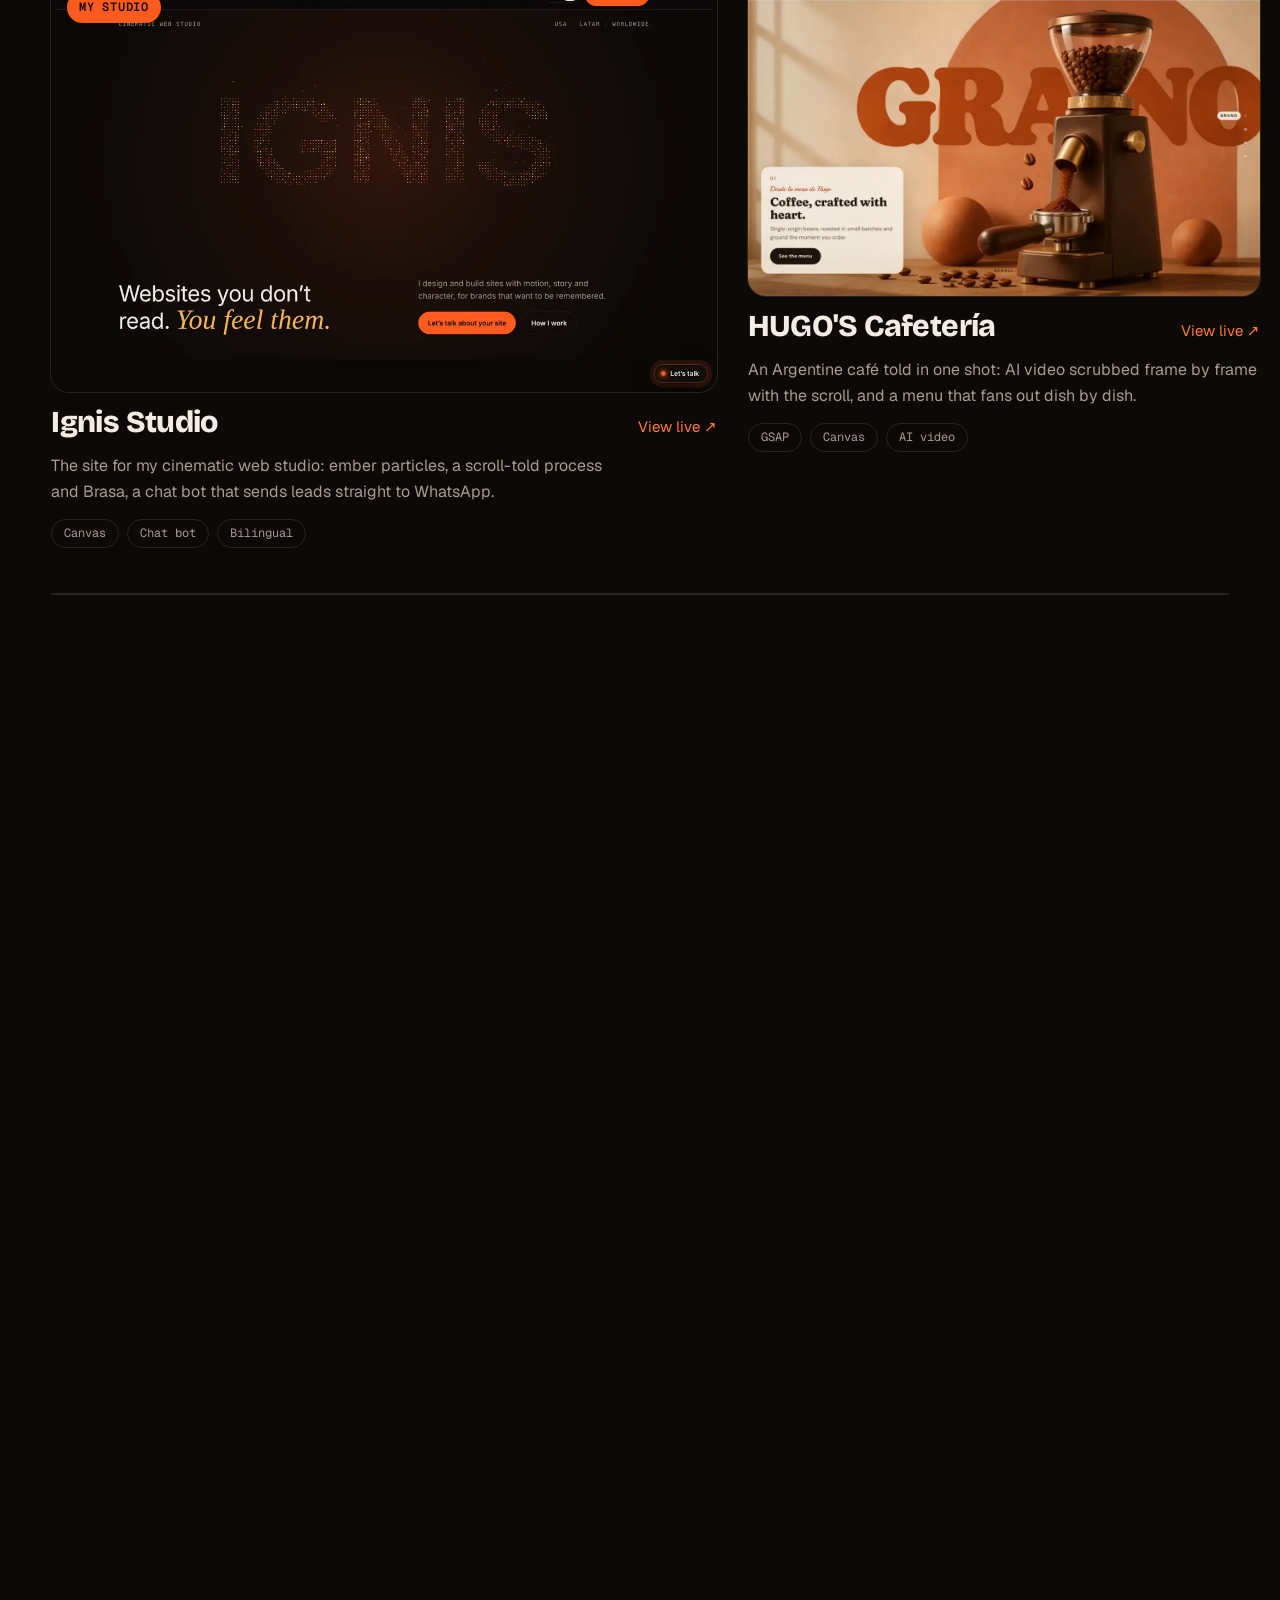
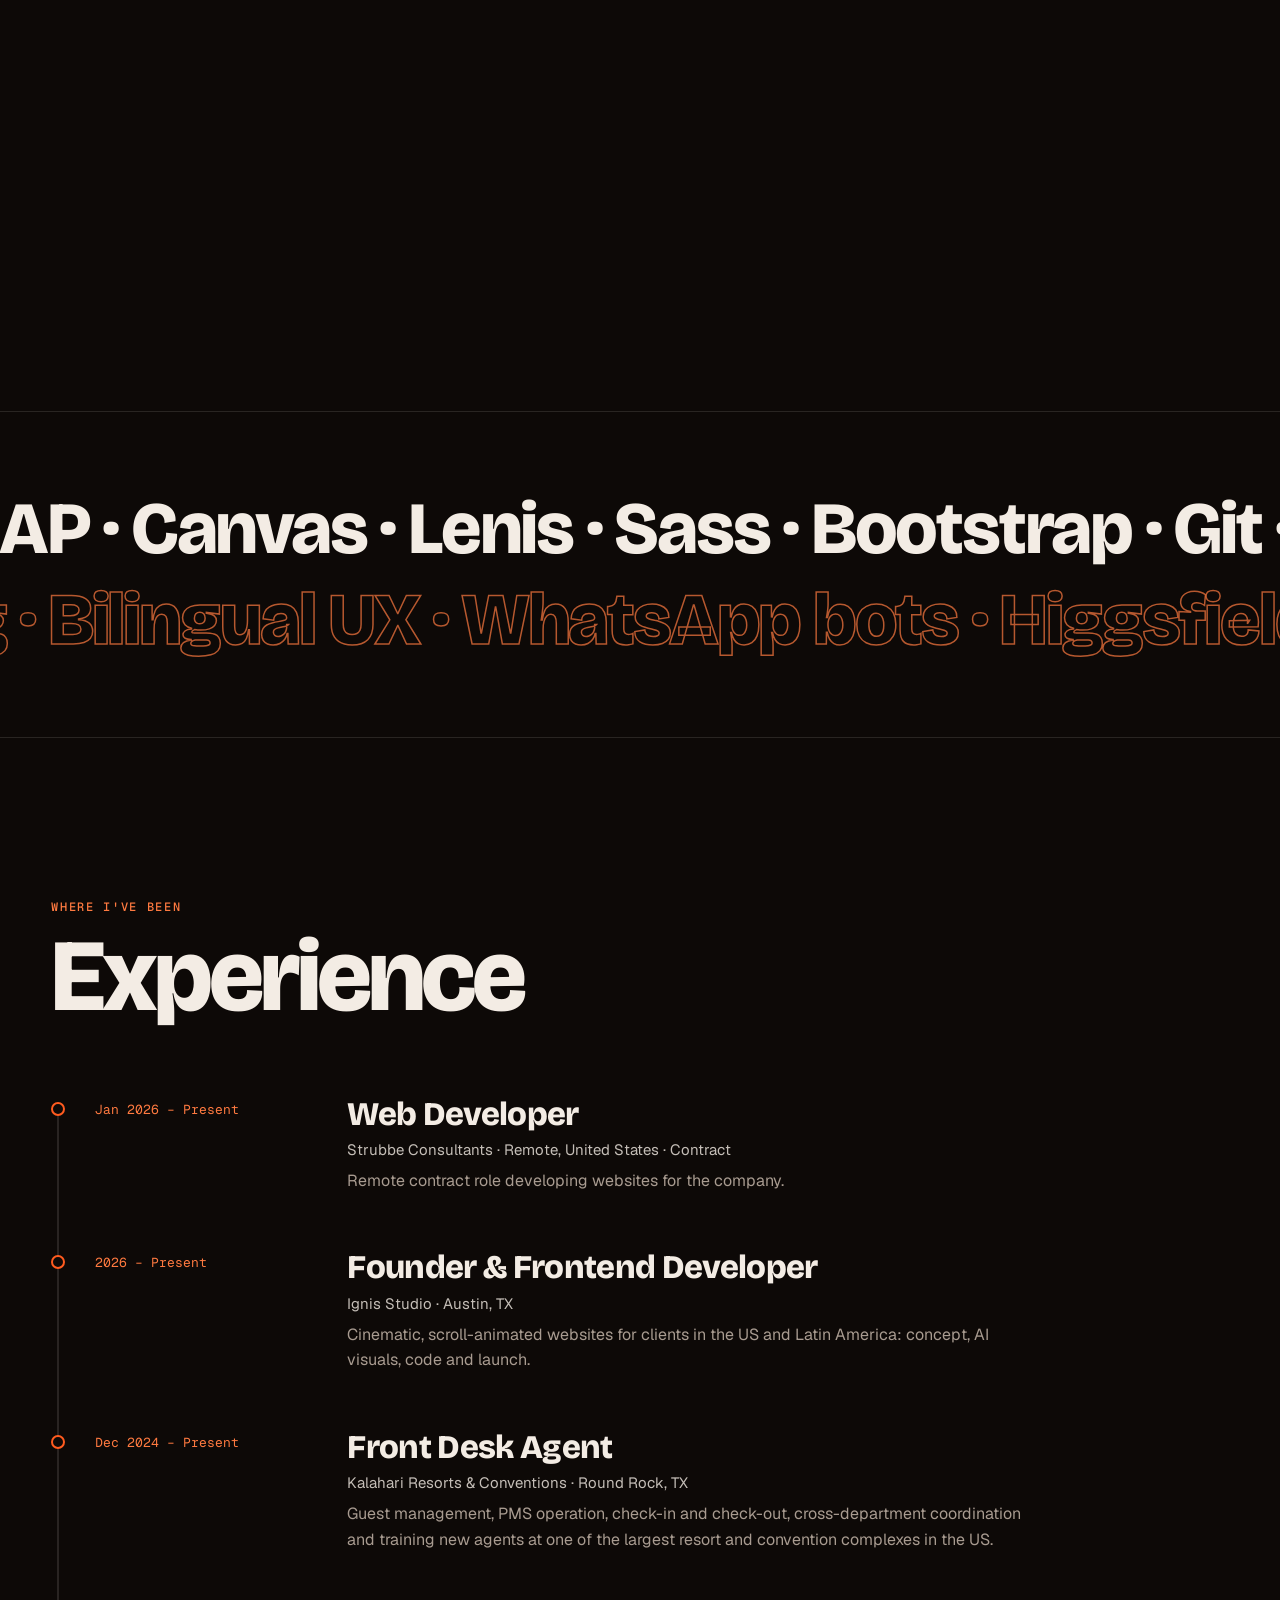
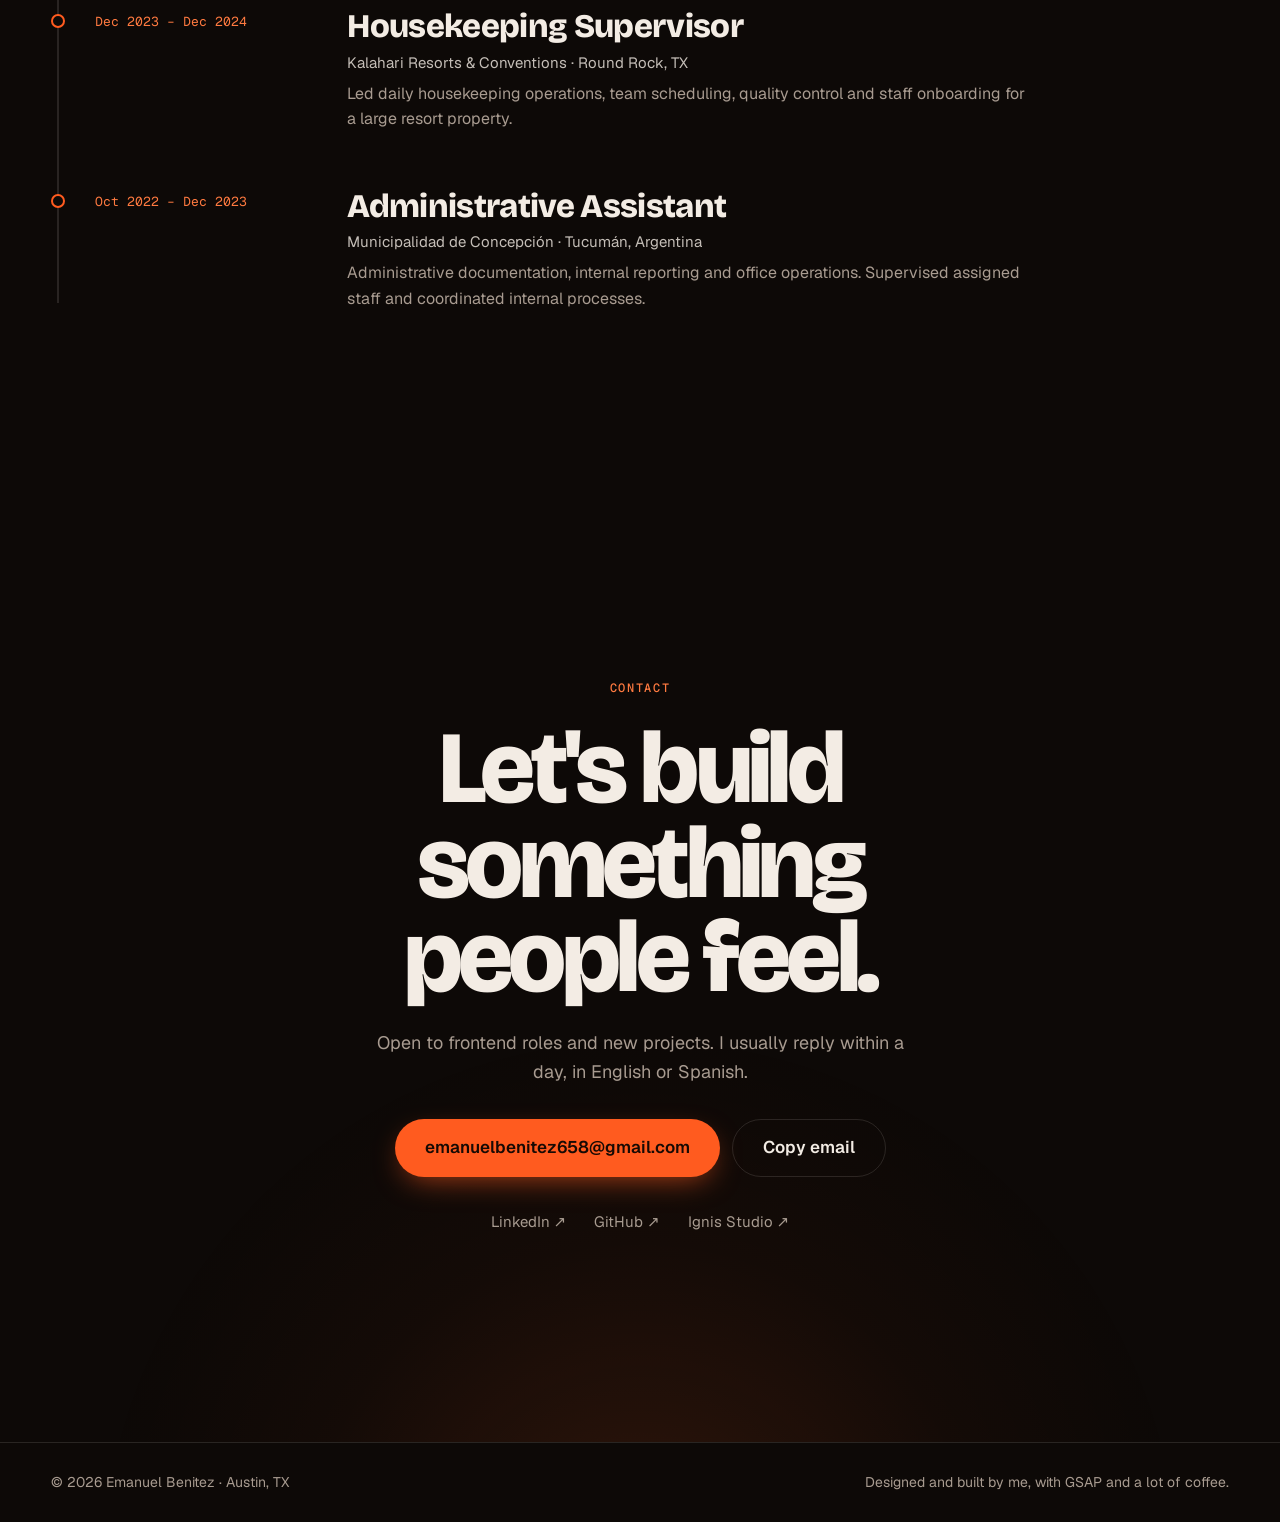
==== commit e574a708: "Proyectos: Finanzas ahora es Flow, con captura y descripción nuevas Co-Authored-By: Claude Opus 5.5 " ====
--- a/index.html
+++ b/index.html
@@ -153,20 +153,15 @@
             <ul class="tags"><li>E-commerce</li><li>Sass</li><li>Bootstrap</li></ul>
           </article>
           <article class="proj">
-            <a class="proj__frame proj__frame--dash" href="https://fenix-emanuel.github.io/Finanzas/" target="_blank" rel="noopener" aria-label="Finanzas finance dashboard">
-              <div class="dash" aria-hidden="true">
-                <div class="kpi"><small data-i18n="income">Income</small><b>$8,420</b></div>
-                <div class="kpi"><small data-i18n="expenses">Expenses</small><b>$3,150</b></div>
-                <div class="kpi kpi--hot"><small>Balance</small><b>$5,270</b></div>
-                <div class="bars"><i style="--h:42%"></i><i style="--h:58%"></i><i style="--h:36%"></i><i style="--h:70%"></i><i style="--h:64%"></i><i style="--h:88%"></i><i style="--h:52%"></i><i style="--h:76%"></i><i style="--h:94%"></i></div>
-              </div>
-            </a>
-            <div class="proj__meta">
-              <h3>Finanzas</h3>
+            <a class="proj__frame" href="https://fenix-emanuel.github.io/Finanzas/" target="_blank" rel="noopener">
+              <img src="img/work/finanzas.webp" alt="Flow personal finance dashboard" width="1200" height="750" loading="lazy">
+            </a>
+            <div class="proj__meta">
+              <h3>Flow · Finance app</h3>
               <a href="https://fenix-emanuel.github.io/Finanzas/" target="_blank" rel="noopener" data-i18n="live">View live ↗</a>
             </div>
-            <p data-i18n="pFin">A personal finance web app with login, income and expense tracking, filters and live charts. Built from scratch.</p>
-            <ul class="tags"><li>JavaScript</li><li>Chart.js</li><li>LocalStorage</li></ul>
+            <p data-i18n="pFin">A local-first personal finance app: live demo with six months of data, cash flow and category charts, editable budgets and CSV export. EN/ES, light and dark.</p>
+            <ul class="tags"><li>JavaScript</li><li>Chart.js</li><li>Local-first</li></ul>
           </article>
         </div>
         <div class="work__bar" aria-hidden="true"><span id="workBar"></span></div>
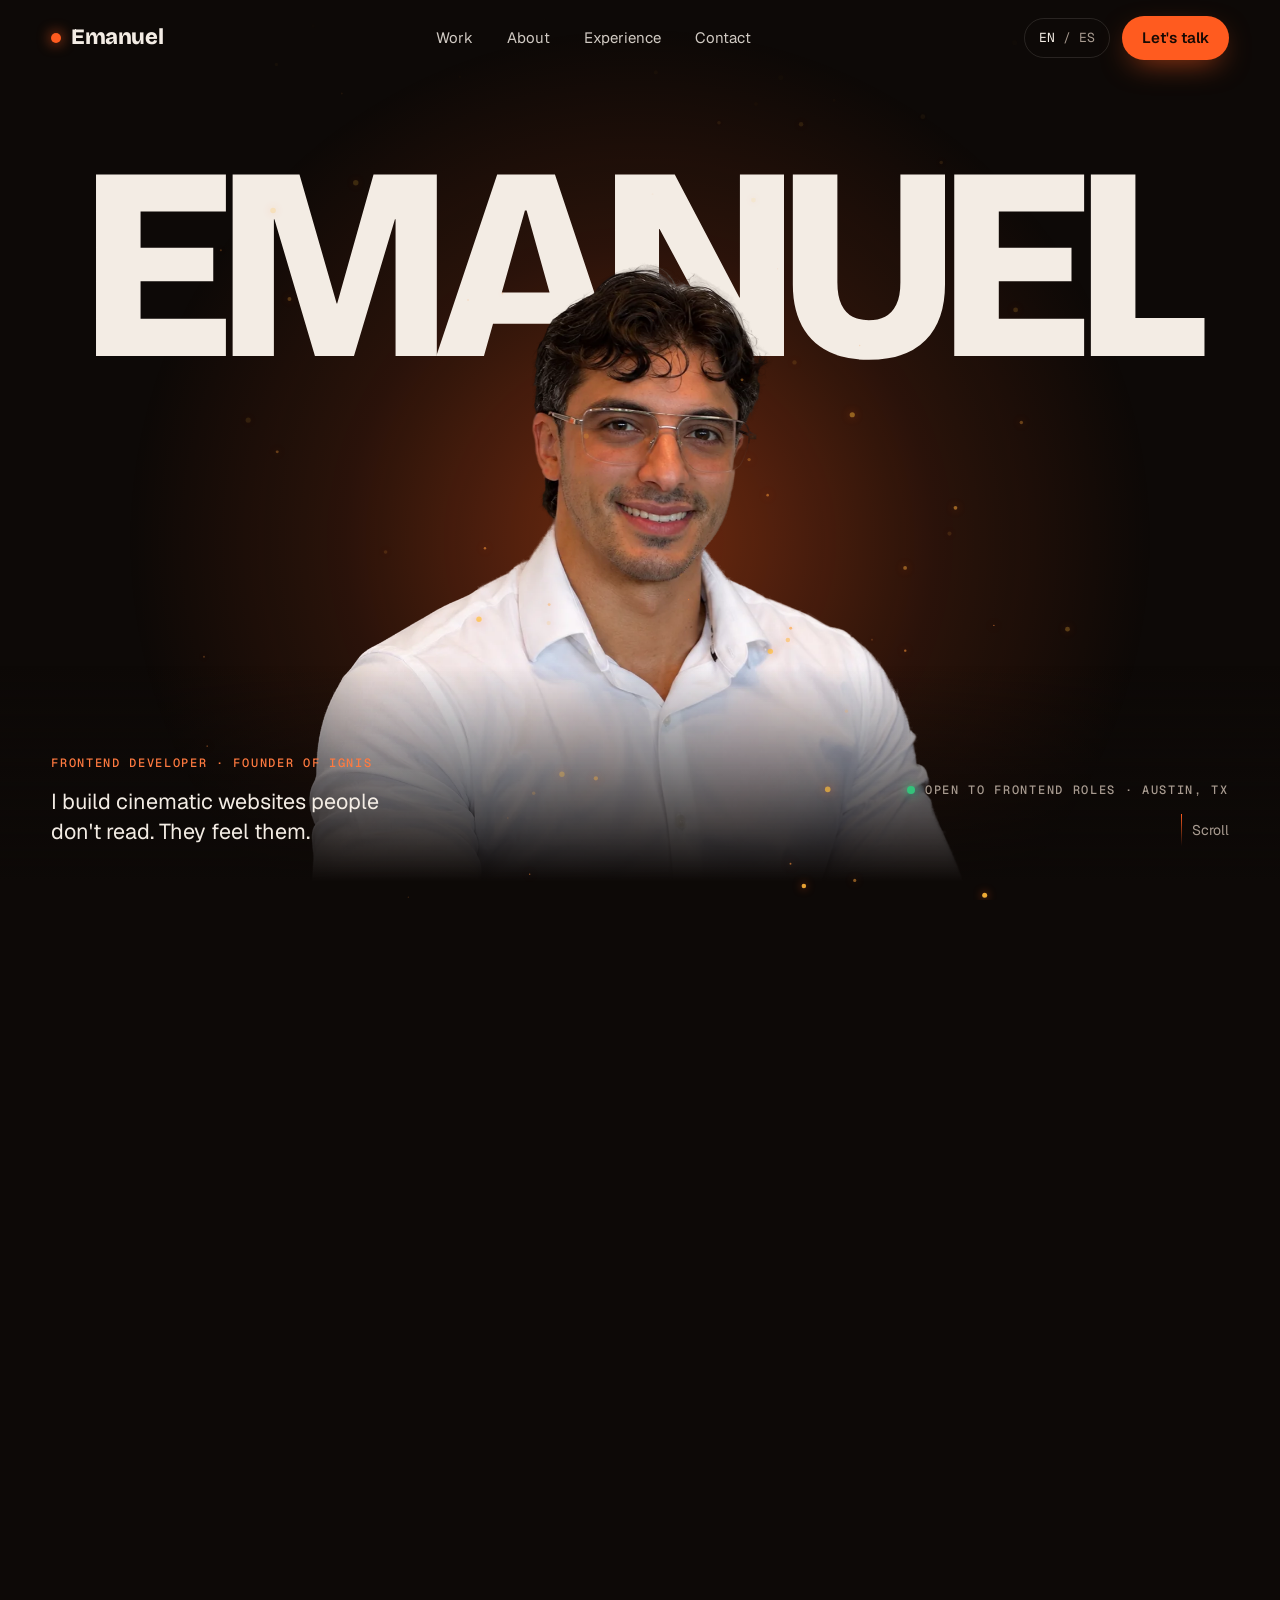
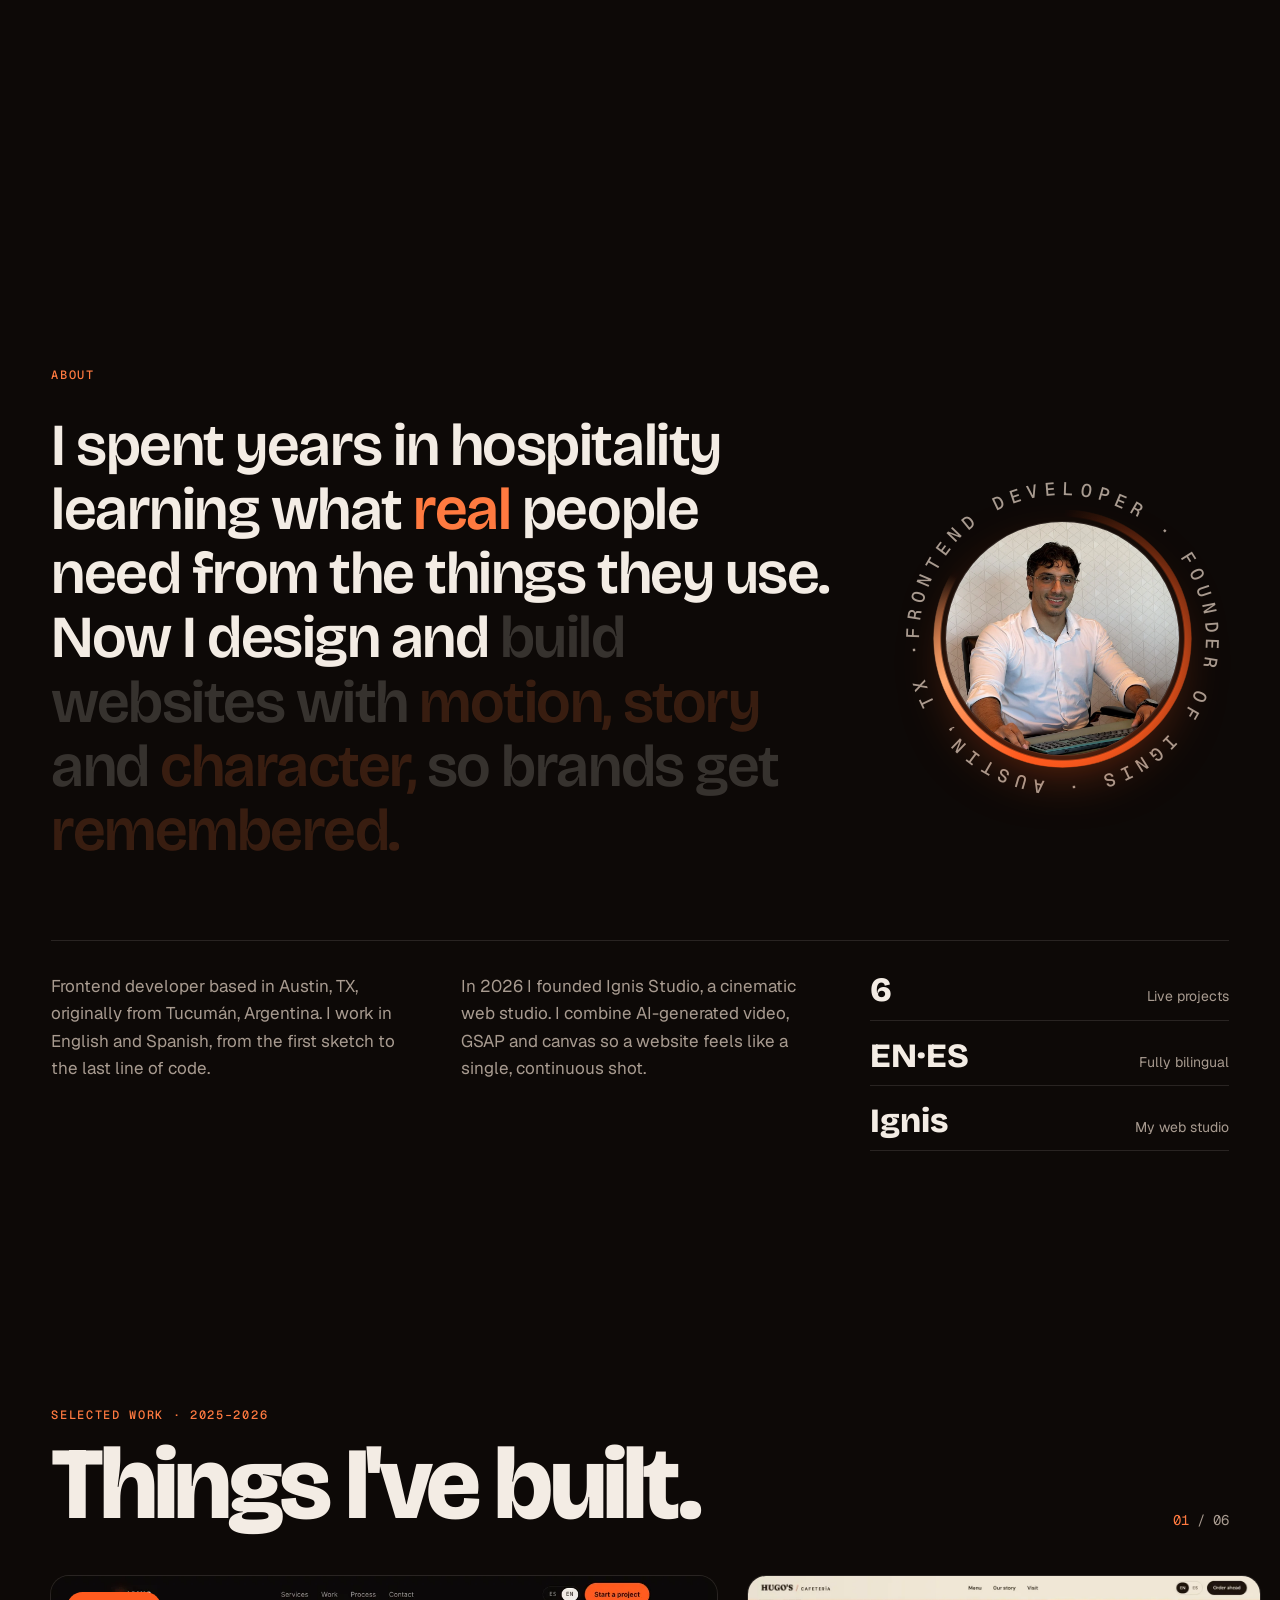
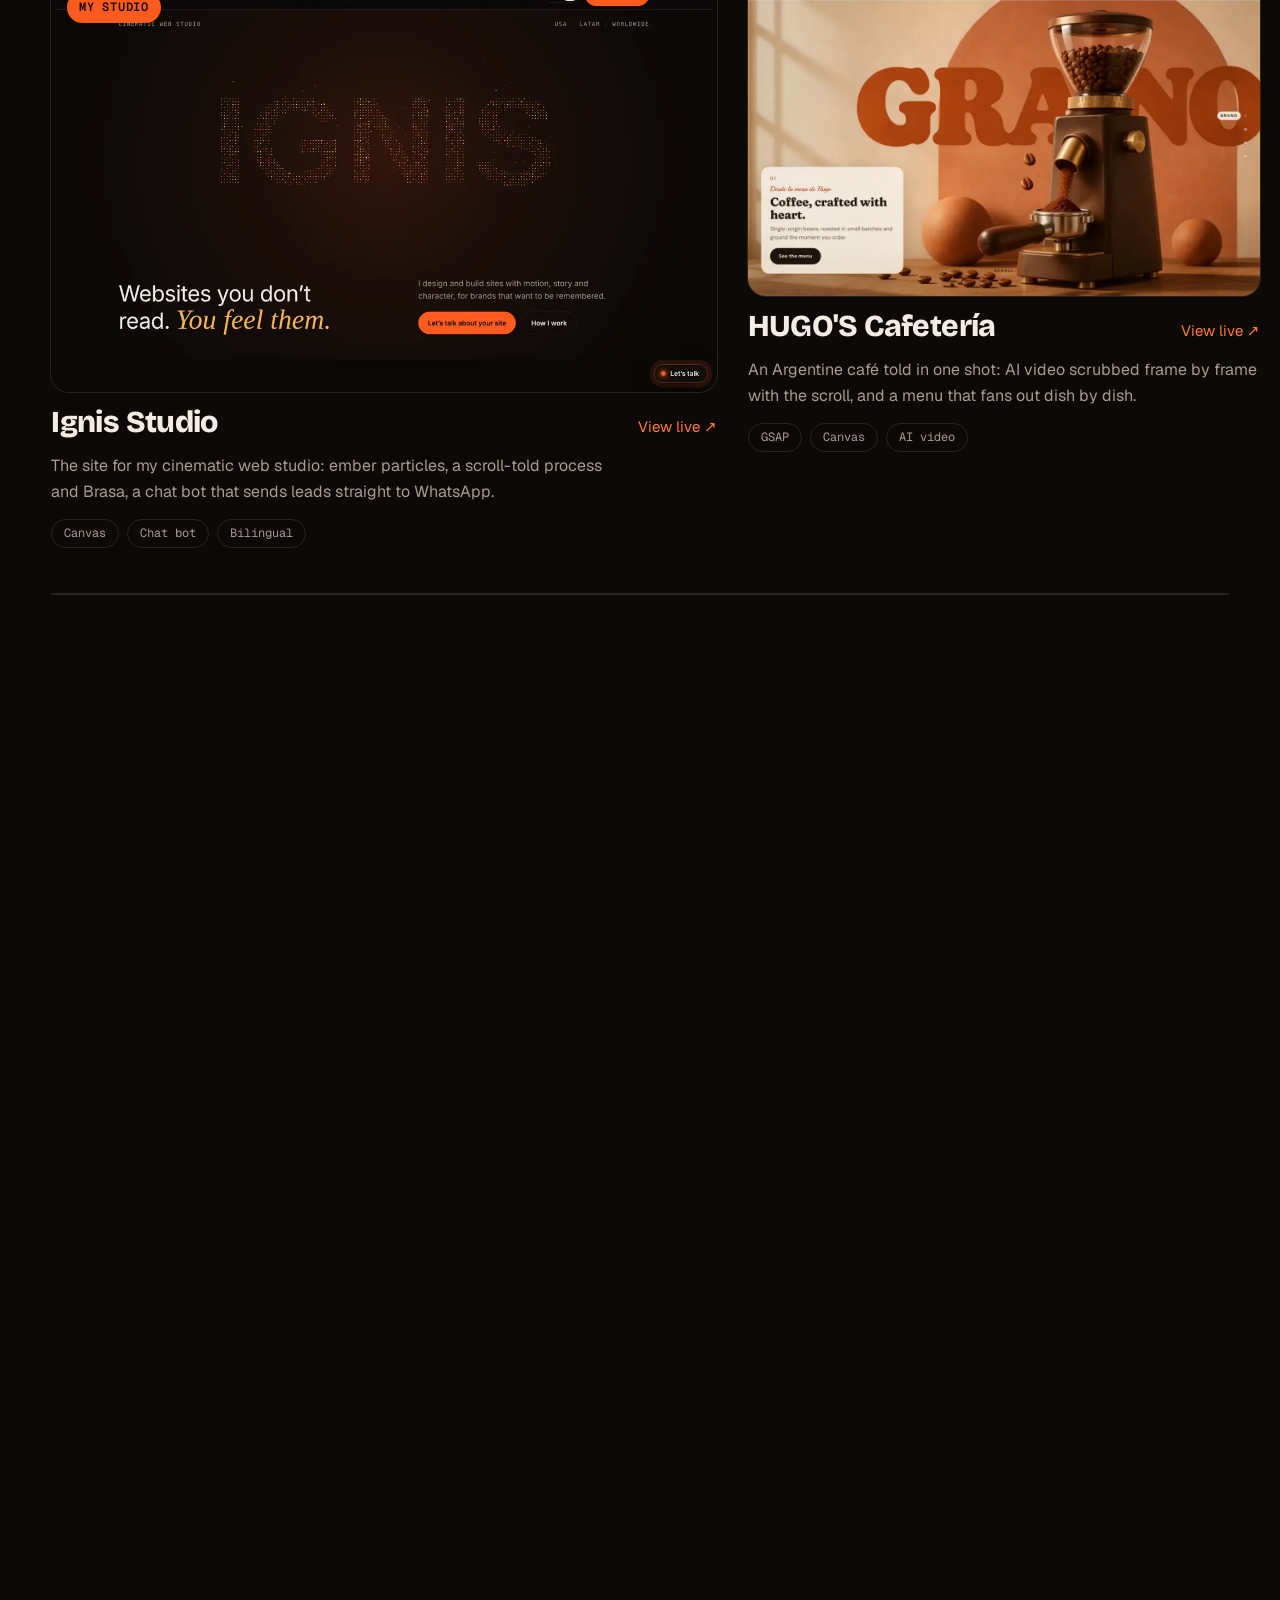
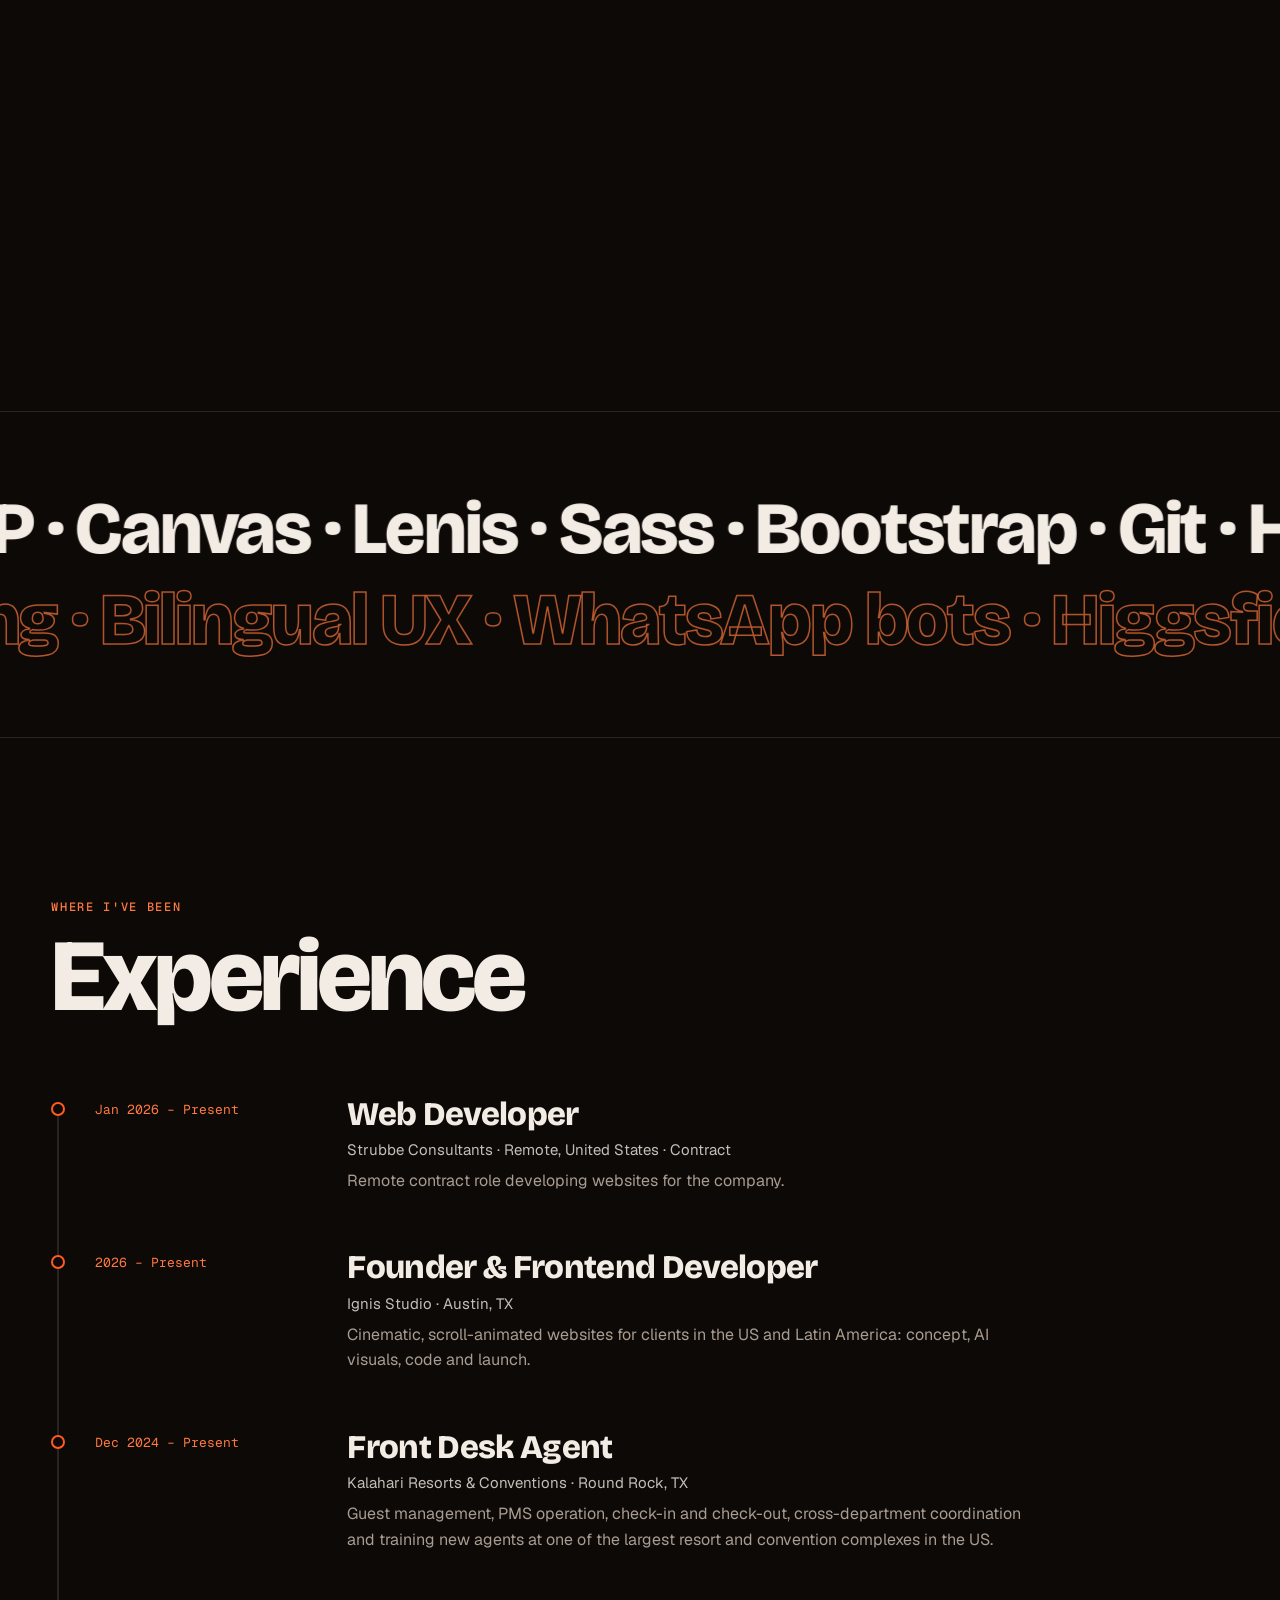
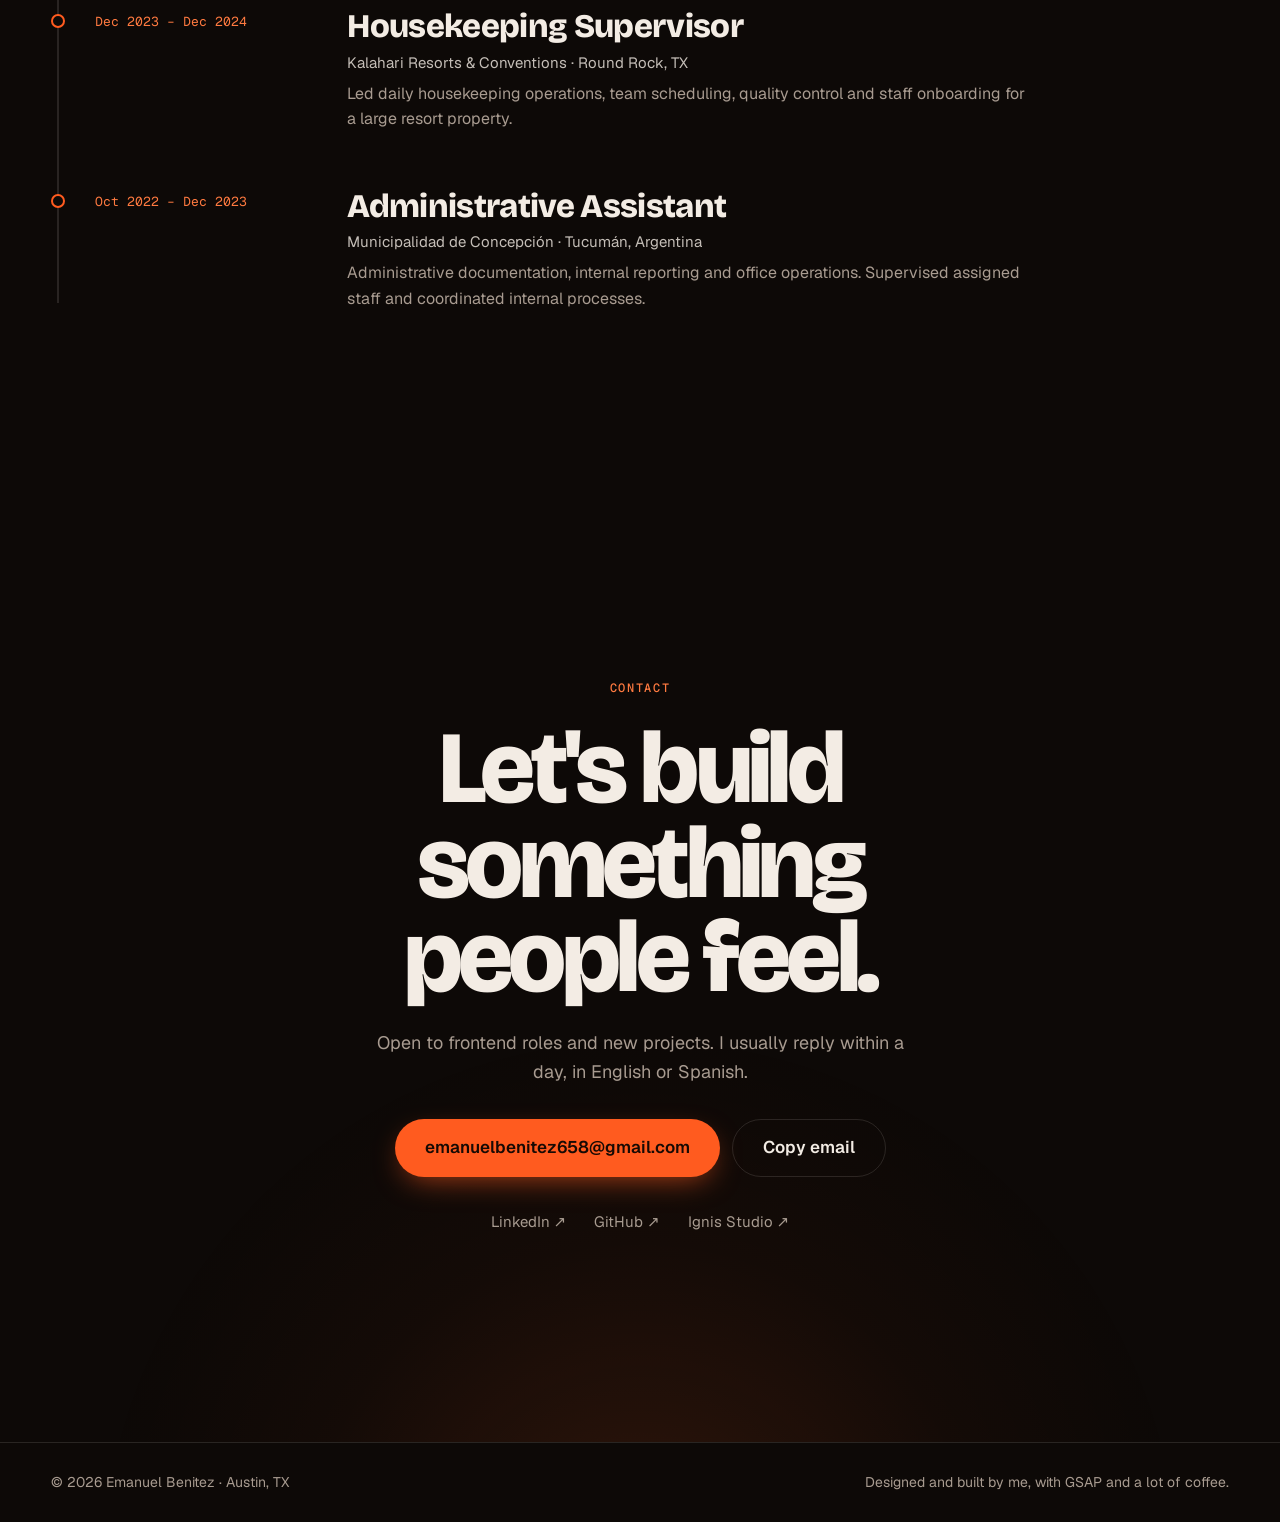
==== commit b9592d13: "Proyectos: Balance Performance rediseñada, captura y descripción nuevas Co-Authored-By: Claude Opus " ====
--- a/index.html
+++ b/index.html
@@ -149,8 +149,8 @@
               <h3>Balance Performance</h3>
               <a href="https://fenix-emanuel.github.io/entrega-2/" target="_blank" rel="noopener" data-i18n="live">View live ↗</a>
             </div>
-            <p data-i18n="pBalance">A fitness e-commerce: supplements, courses and brand across four mobile-first pages.</p>
-            <ul class="tags"><li>E-commerce</li><li>Sass</li><li>Bootstrap</li></ul>
+            <p data-i18n="pBalance">A premium sports brand on a single cinematic scroll: training, nutrition and supplements, with a horizontal method section and a shop that pre-fills the contact form.</p>
+            <ul class="tags"><li>GSAP</li><li>Lenis</li><li>E-commerce</li></ul>
           </article>
           <article class="proj">
             <a class="proj__frame" href="https://fenix-emanuel.github.io/Finanzas/" target="_blank" rel="noopener">
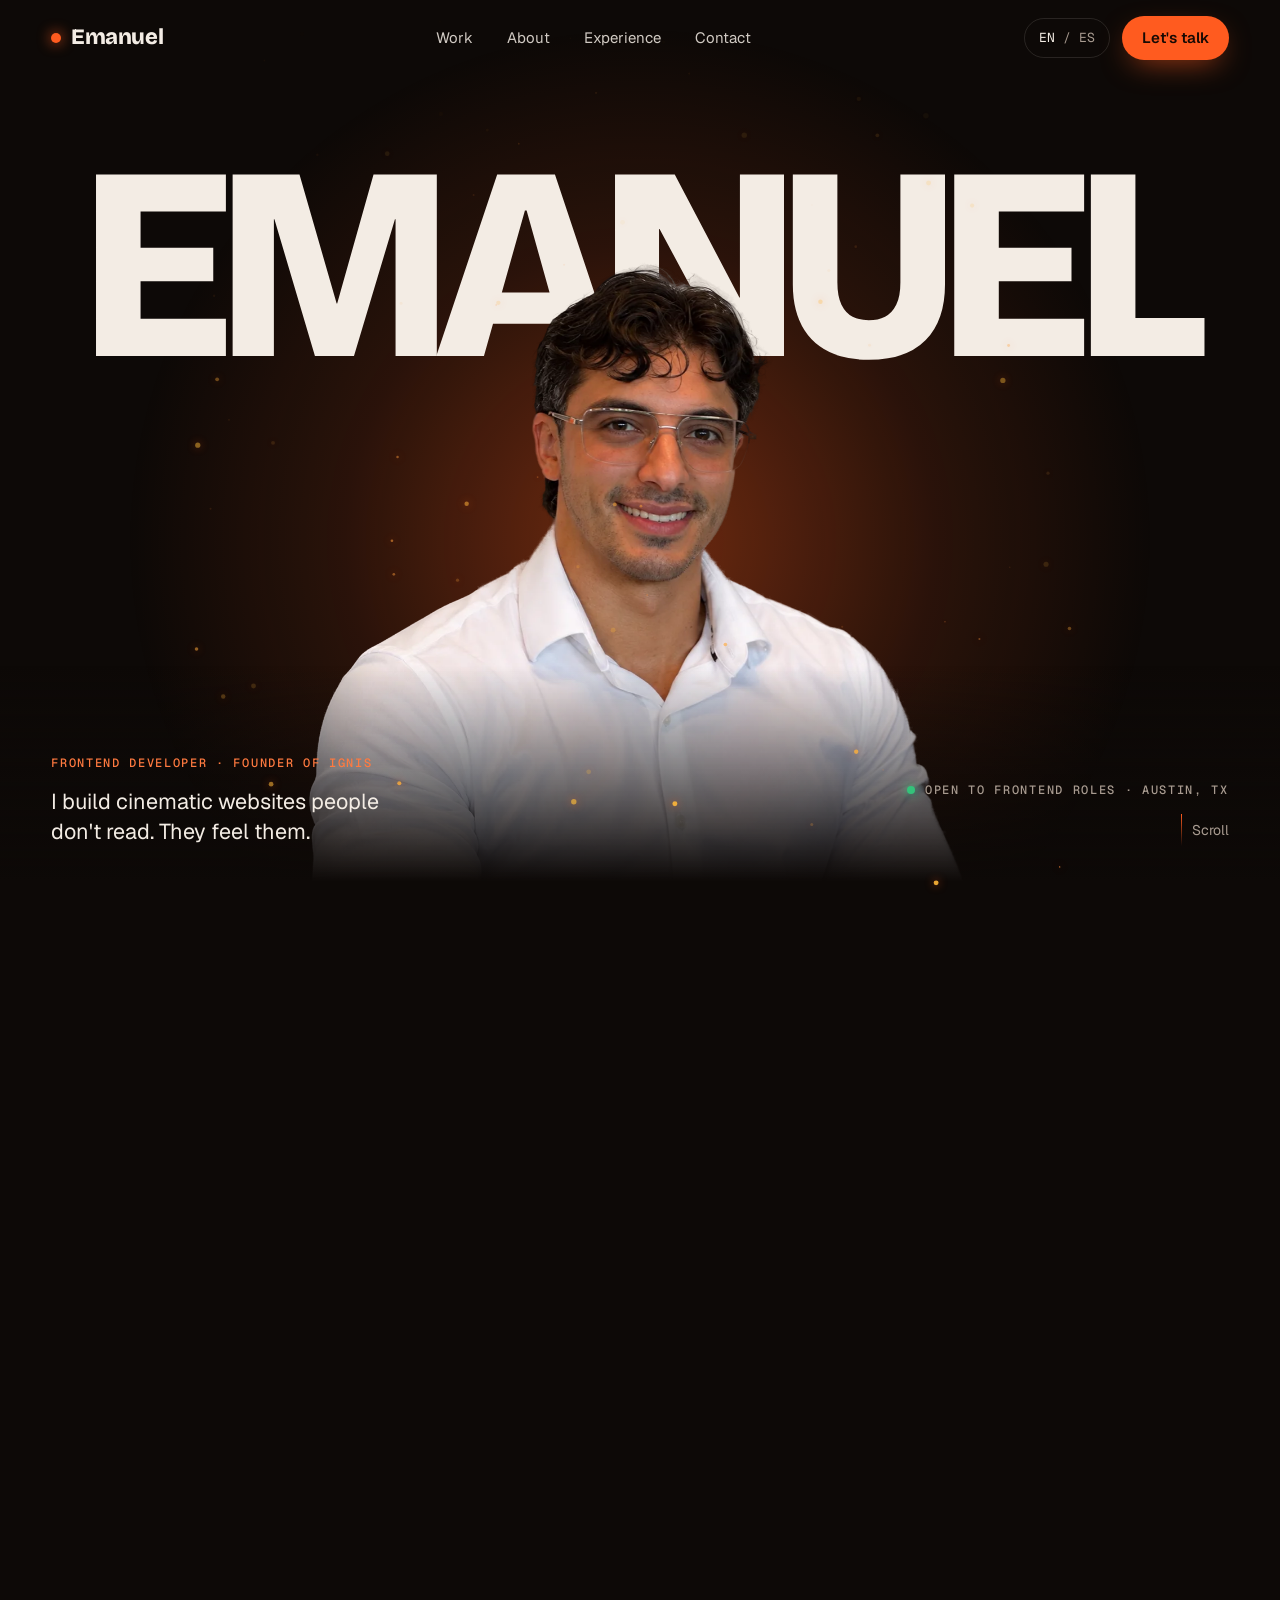
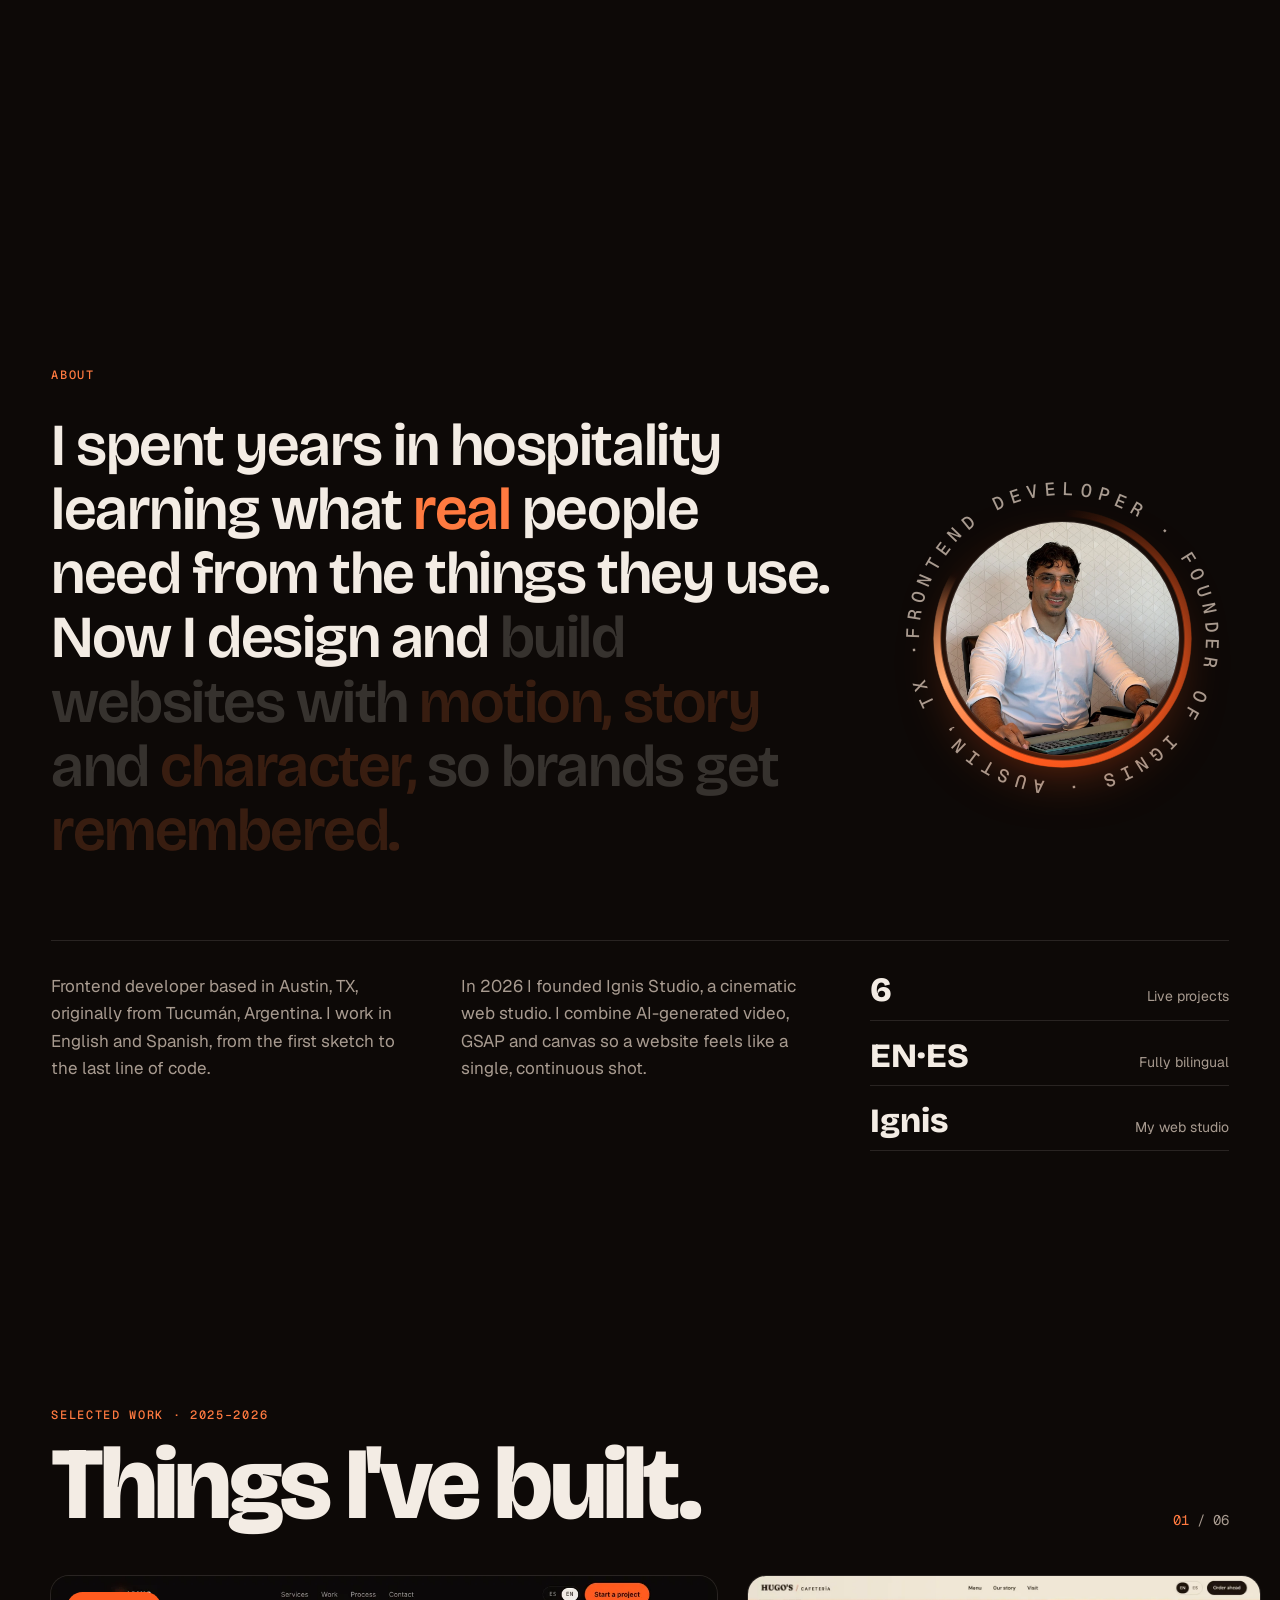
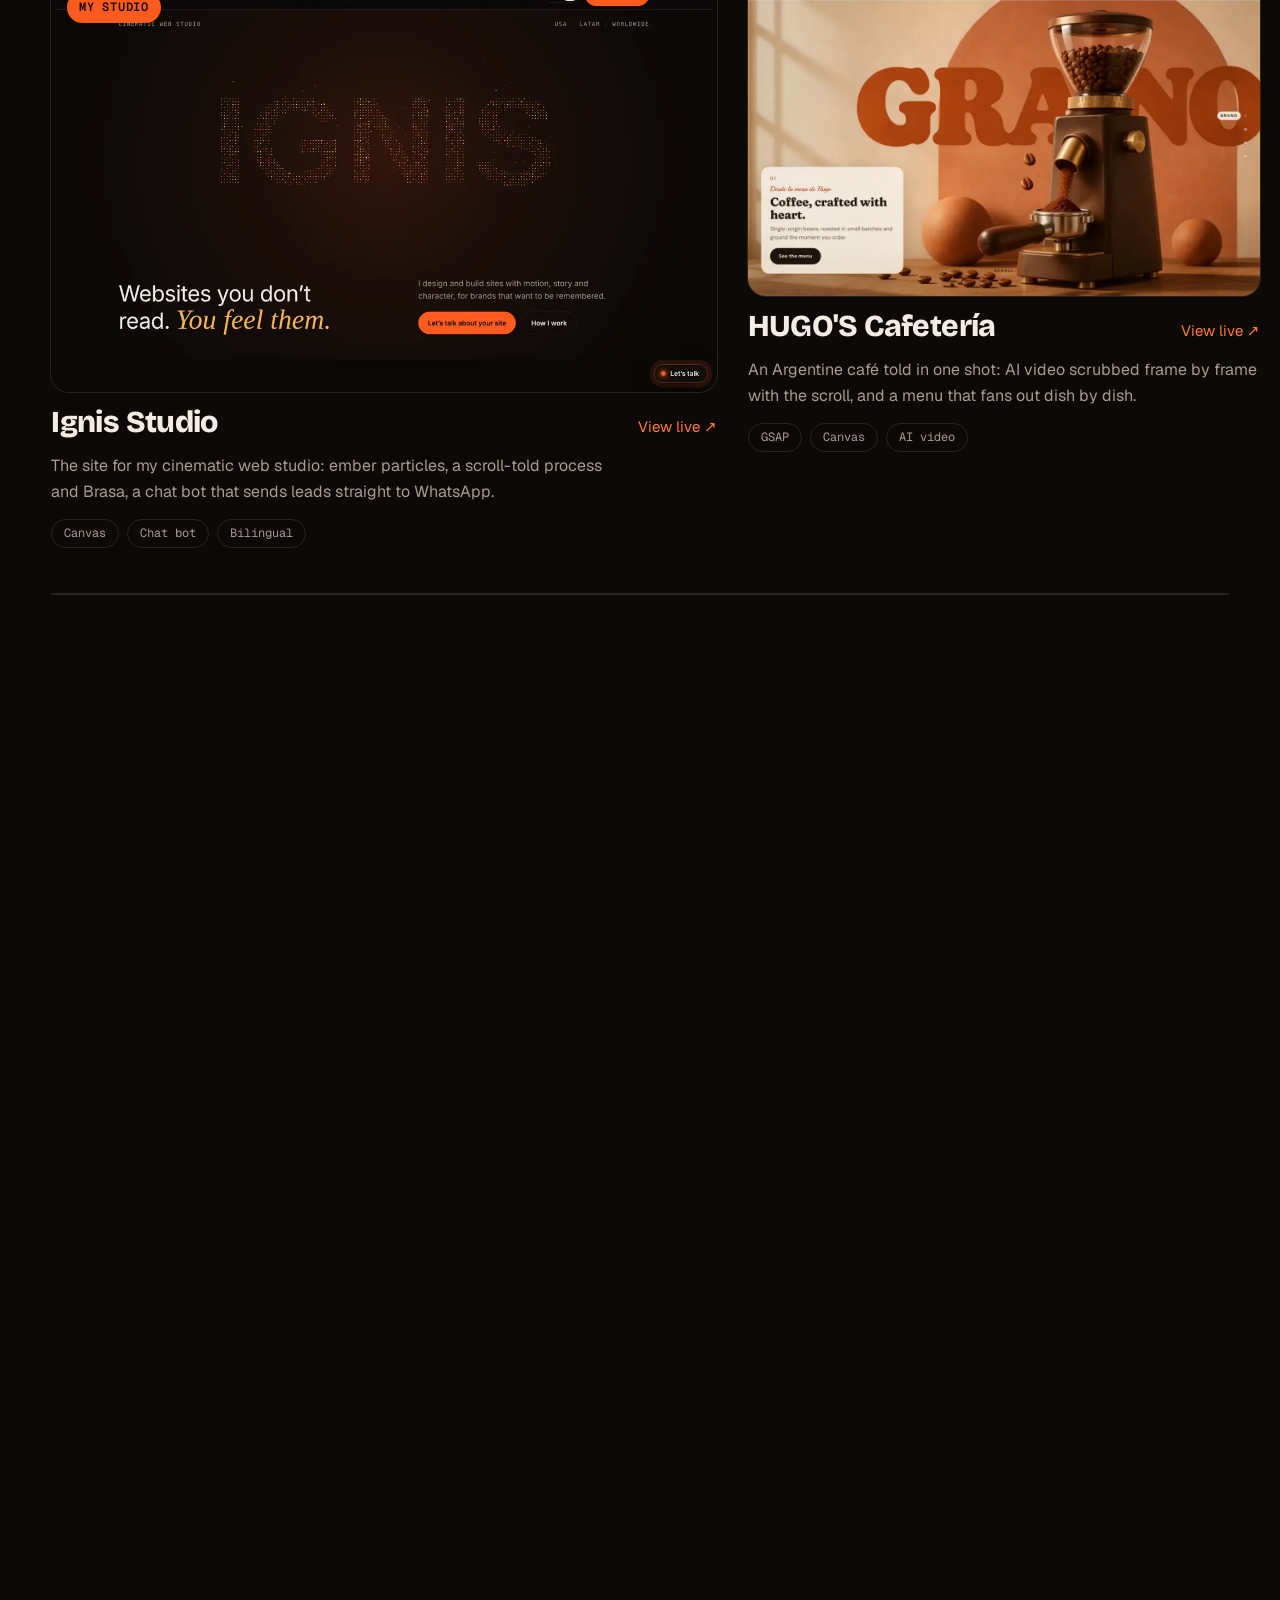
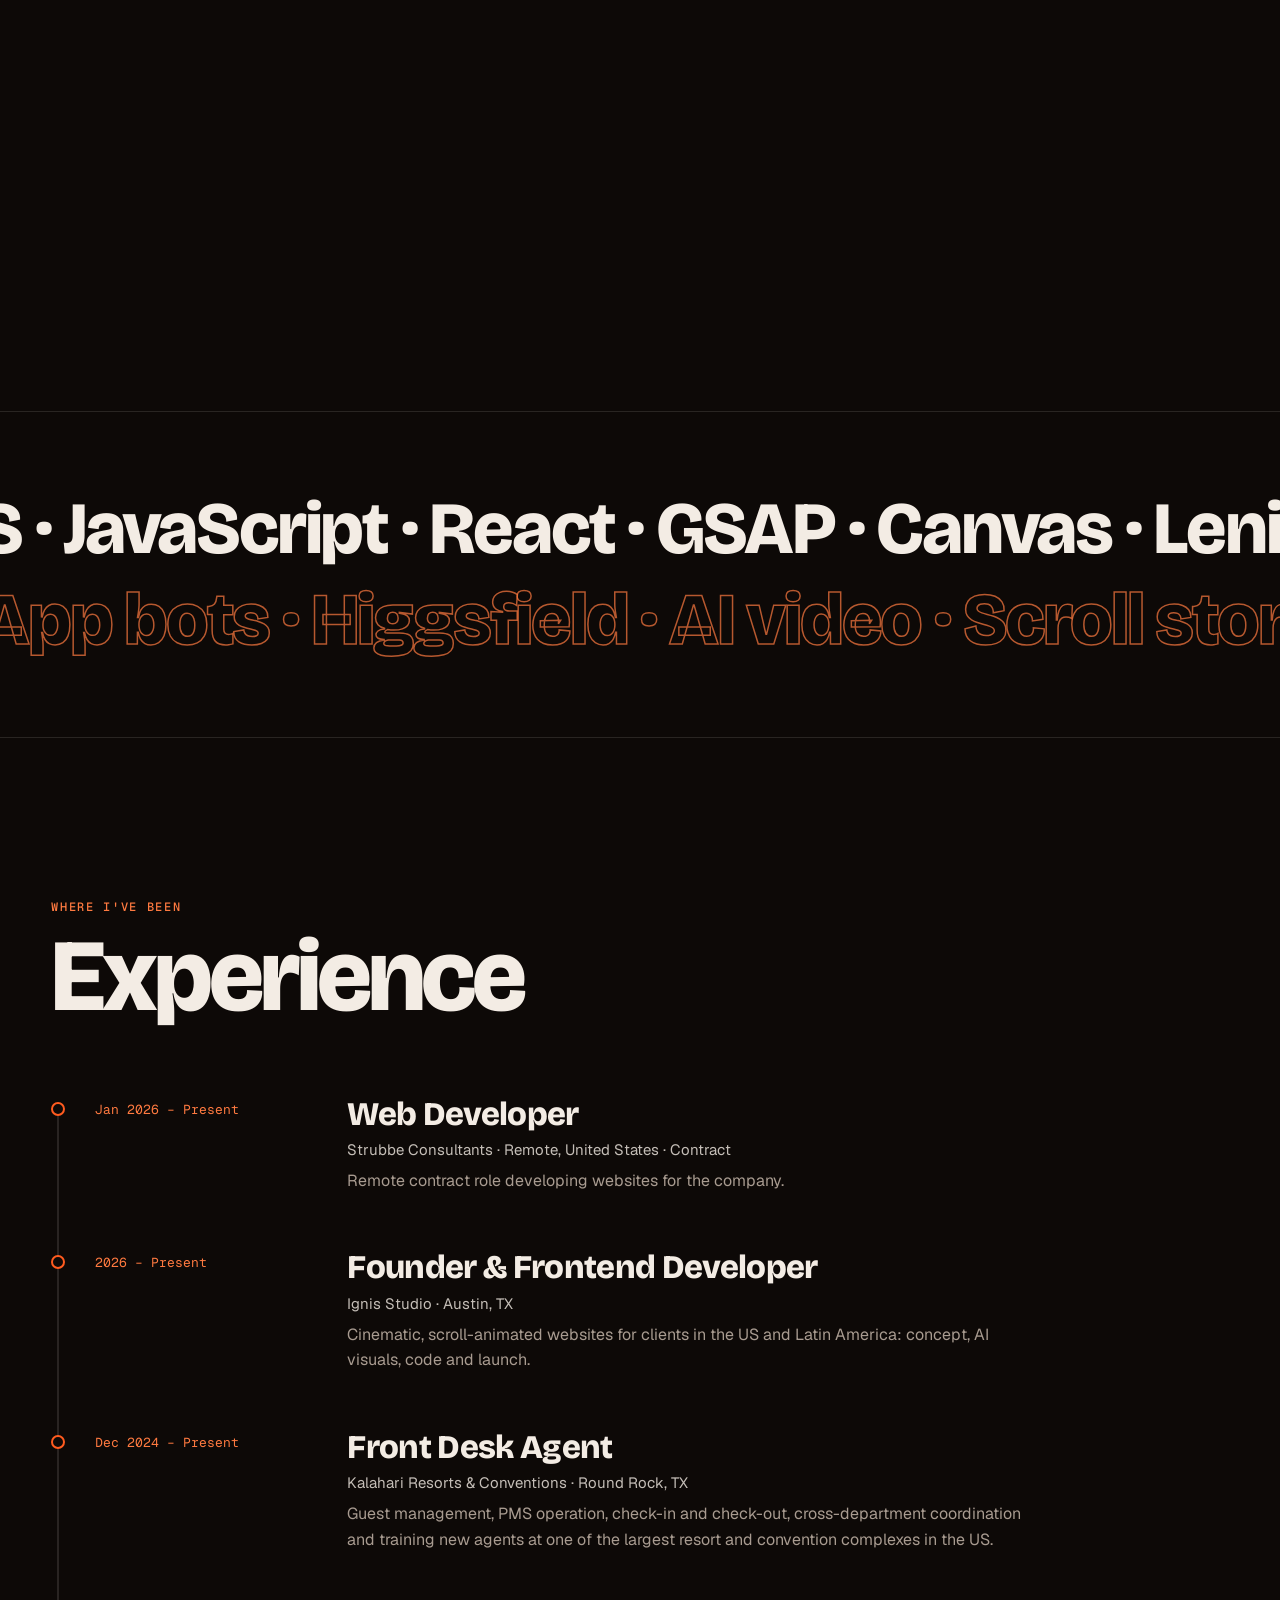
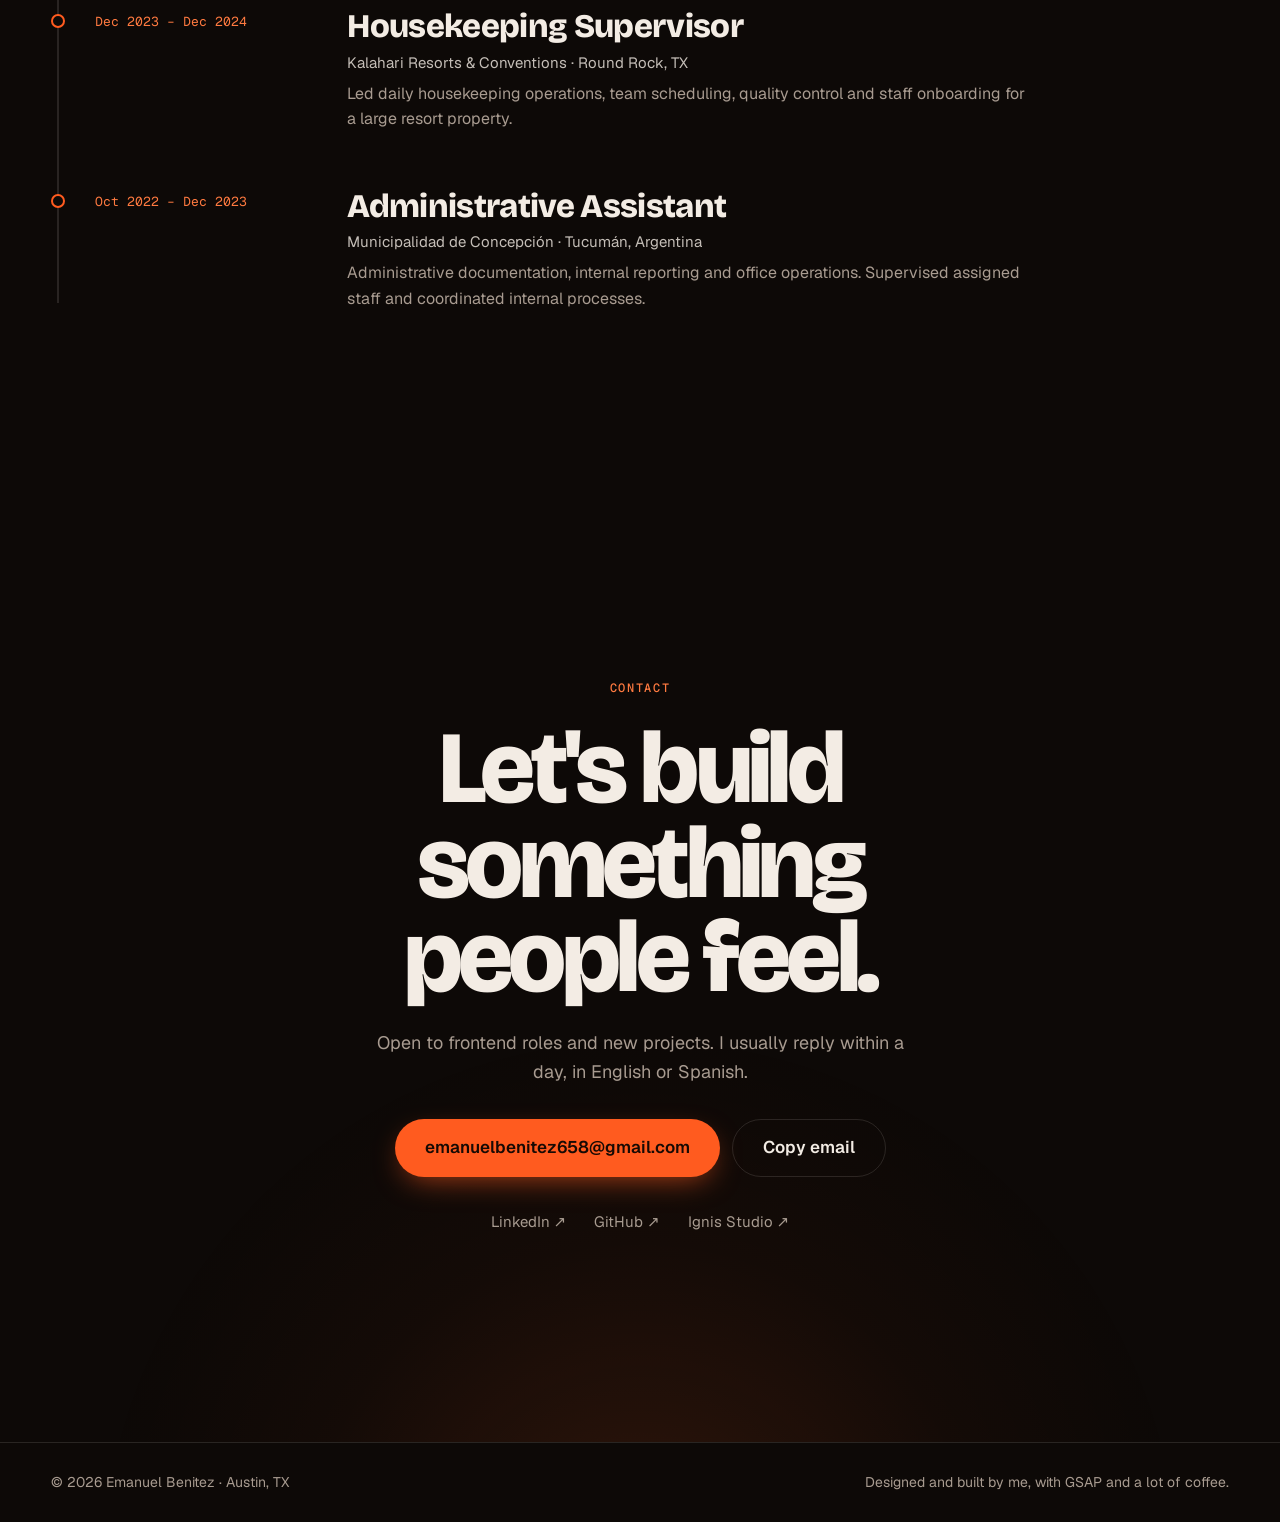
==== commit fd9ee683: "Proyectos: EVO Solutions+ cinematográfica, captura y descripción nuevas Co-Authored-By: Claude Opus " ====
--- a/index.html
+++ b/index.html
@@ -138,8 +138,8 @@
               <h3>EVO Solutions+</h3>
               <a href="https://fenix-emanuel.github.io/evo-landing/" target="_blank" rel="noopener" data-i18n="live">View live ↗</a>
             </div>
-            <p data-i18n="pEvo">Cabling, fiber and security explained clearly, with every contact going straight to WhatsApp.</p>
-            <ul class="tags"><li>Landing</li><li data-i18n="bilingual">Bilingual</li><li>WhatsApp</li></ul>
+            <p data-i18n="pEvo">Follow the signal: a pulse of light travels a cable through each service, with products in front of giant words and a WhatsApp chat bot.</p>
+            <ul class="tags"><li>GSAP</li><li>Canvas</li><li data-i18n="bilingual">Bilingual</li></ul>
           </article>
           <article class="proj">
             <a class="proj__frame" href="https://fenix-emanuel.github.io/entrega-2/" target="_blank" rel="noopener">
